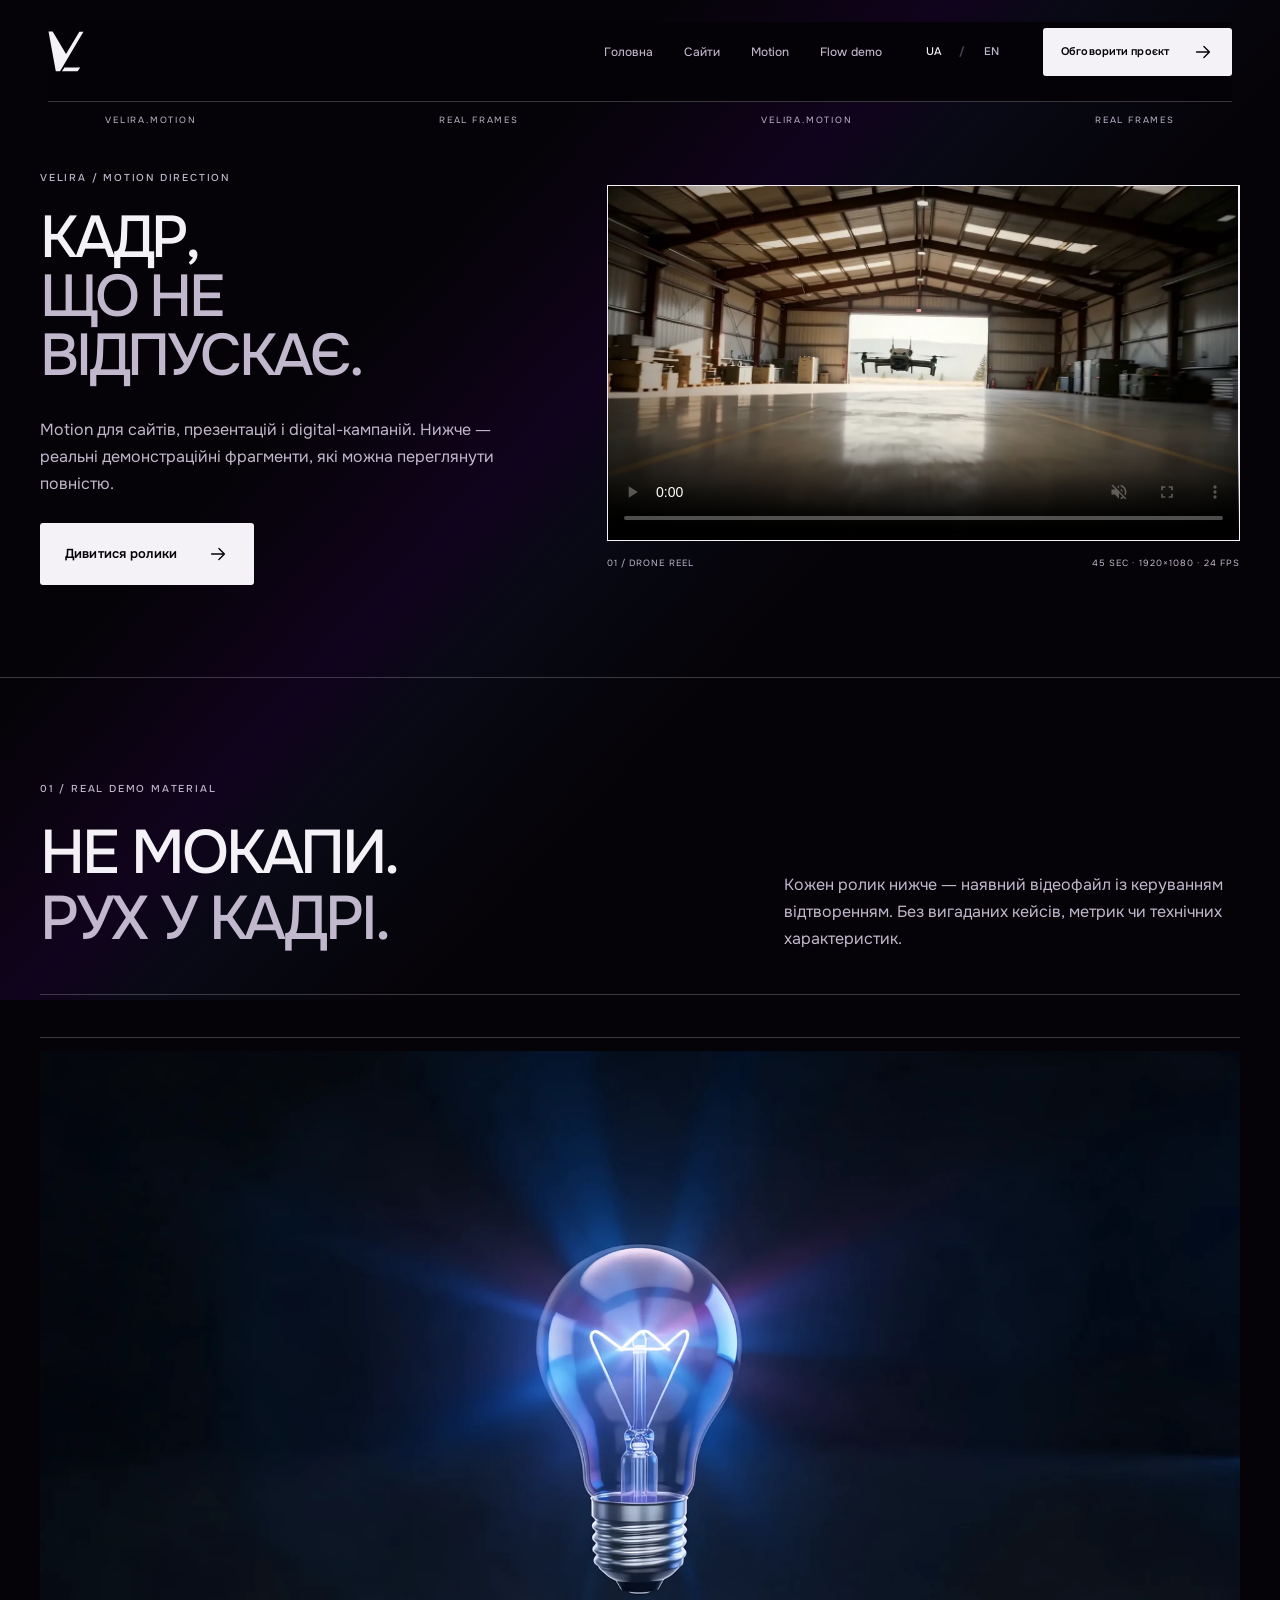
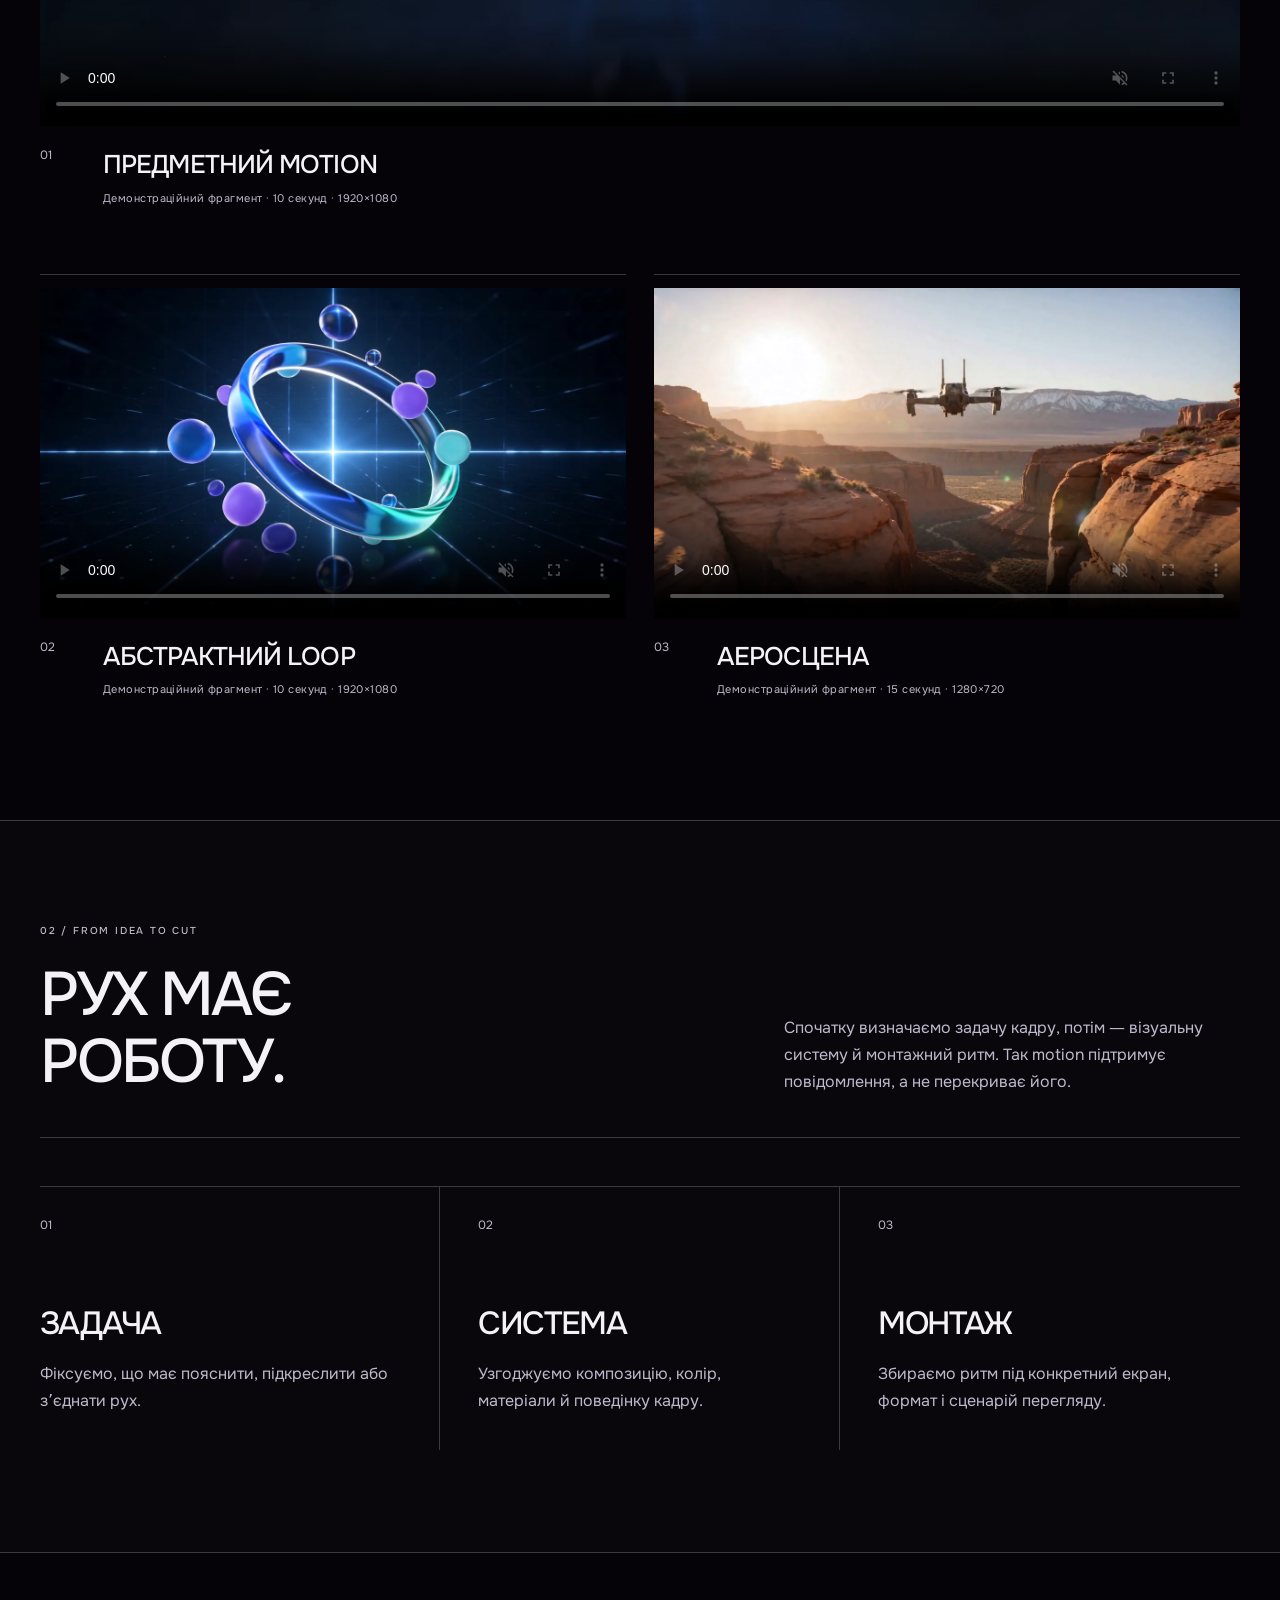
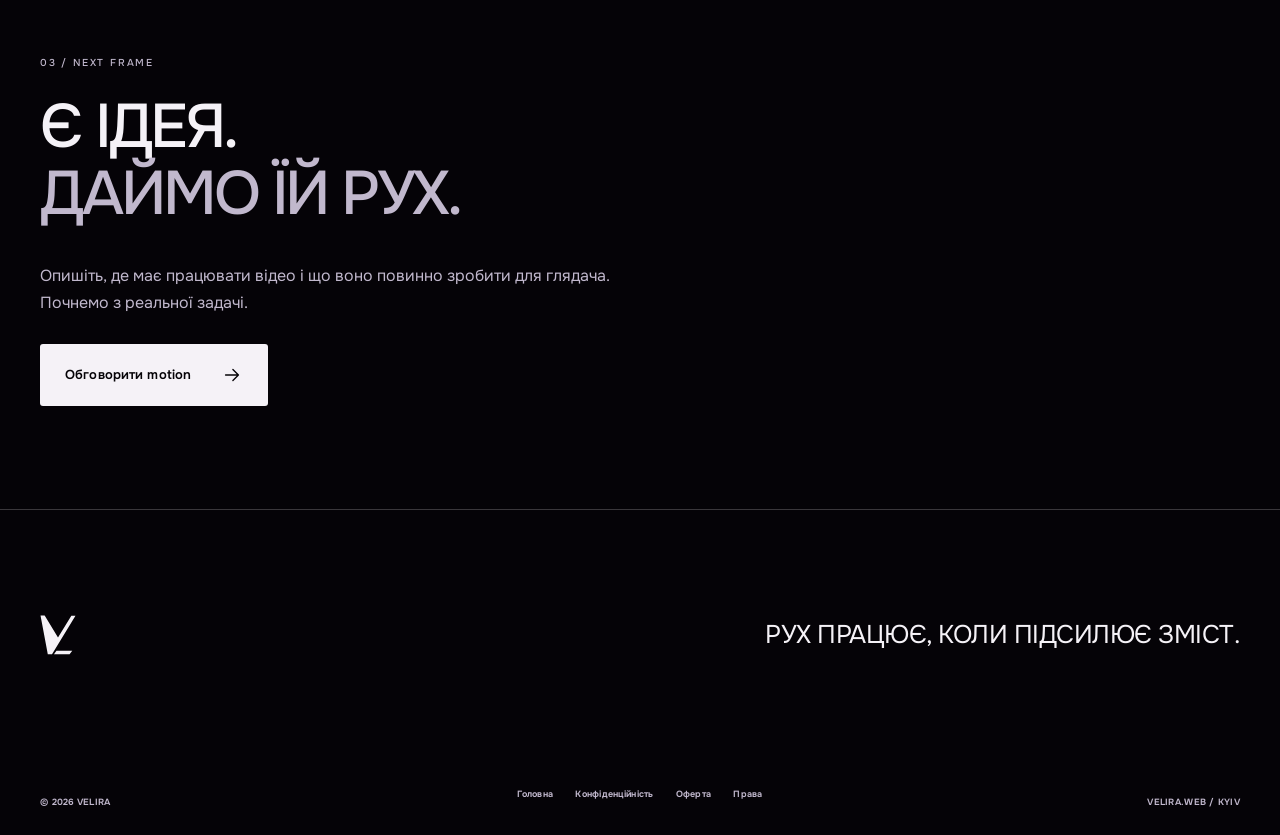
==== animations.html @ dbbc9ccf "chore: baseline для bridge" ====
<!DOCTYPE html>
<html lang="uk" class="no-js">
<head>
<meta charset="UTF-8" />
<meta name="viewport" content="width=device-width, initial-scale=1, viewport-fit=cover" />
<meta name="description" content="Velira Motion — motion-дизайн і відео для сайтів, презентацій та digital-кампаній. Перегляньте реальні демонстраційні ролики." />
<meta name="theme-color" content="#050307" />
<meta property="og:type" content="website" />
<meta property="og:locale" content="uk_UA" />
<meta property="og:site_name" content="Velira" />
<meta property="og:title" content="Velira Motion — motion-дизайн і відео" />
<meta property="og:description" content="Реальні демонстраційні ролики Velira: предметний motion, абстрактні brand loops та аеросцени." />
<meta property="og:image" content="video/showcase-drone-poster.webp" />
<meta name="twitter:card" content="summary_large_image" />
<title>Velira Motion — motion-дизайн і відео</title>
<link rel="stylesheet" href="assets/css/velira-fonts.css?v=bc56376789" />
<link rel="icon" type="image/svg+xml" href="brand/velira-mark-clean.svg?v=faed01ee6c" />
<link rel="preload" as="image" href="video/showcase-drone-poster.webp" fetchpriority="high" />
<link rel="stylesheet" href="assets/css/veblix-home.css?v=83f161c44f" />
<link rel="stylesheet" href="assets/css/velira-animations.css?v=9dbb83d200" />
<noscript><style>.vl-nav__links{display:flex!important}[data-reveal]{opacity:1!important;transform:none!important}</style></noscript>
<link rel="stylesheet" href="assets/css/studio.css?v=9a2bb20dc5" />
<link rel="stylesheet" href="assets/css/studio-secondary.css?v=adb4310653" />
</head>
<body id="top" class="vla-page">
<a class="vl-skip" href="#main-content" data-ua="До головного вмісту" data-en="Skip to main content">До головного вмісту</a>

<header class="vl-nav" data-nav>
  <a class="vl-brand" href="index.html" aria-label="Velira — на головну" data-aria-label-ua="Velira — на головну" data-aria-label-en="Velira — home">
    <span class="vl-brand__art"><img src="brand/velira-mark-clean.svg?v=faed01ee6c" alt="" width="1280" height="1280" /></span>
  </a>
  <button class="vl-nav__toggle" type="button" aria-expanded="false" aria-controls="primary-nav" data-menu-toggle>
    <span></span><span></span><span></span><b class="sr-only" data-ua="Меню" data-en="Menu">Меню</b>
  </button>
  <div class="vl-nav__panel" id="primary-nav" data-menu-panel>
    <nav class="vl-nav__links" aria-label="Головна навігація" data-aria-label-ua="Головна навігація" data-aria-label-en="Primary navigation">
      <a href="index.html" data-ua="Головна" data-en="Home">Головна</a>
      <a href="websites.html" data-ua="Сайти" data-en="Websites">Сайти</a>
      <a href="#showcase">Motion</a>
      <a href="flow.html">Flow demo</a>
    </nav>
    <div class="vl-lang" role="group" aria-label="Мова / Language"><button type="button" class="is-active" data-lang="uk" aria-pressed="true">UA</button><span aria-hidden="true">/</span><button type="button" data-lang="en" aria-pressed="false">EN</button></div>
    <a class="vl-button vl-button--nav" href="websites.html#order"><span data-ua="Обговорити проєкт" data-en="Discuss a project">Обговорити проєкт</span><svg viewBox="0 0 24 24" aria-hidden="true"><path d="M5 12h14M13 6l6 6-6 6" /></svg></a>
  </div>
</header>

<main id="main-content">
  <section class="vla-hero" aria-labelledby="motion-title">
    <div class="vla-rail" aria-hidden="true"><span>VELIRA.MOTION</span><span>REAL FRAMES</span><span>VELIRA.MOTION</span><span>REAL FRAMES</span></div>
    <div class="vl-wrap vla-hero__grid">
      <div class="vla-hero__copy" data-reveal>
        <p class="vla-kicker">VELIRA / MOTION DIRECTION</p>
        <h1 id="motion-title"><span><b data-ua="КАДР," data-en="A FRAME">КАДР,</b><em data-ua="ЩО НЕ" data-en="THAT HOLDS">ЩО НЕ</em><em data-ua="ВІДПУСКАЄ." data-en="ATTENTION.">ВІДПУСКАЄ.</em></span></h1>
        <p data-ua="Motion для сайтів, презентацій і digital-кампаній. Нижче — реальні демонстраційні фрагменти, які можна переглянути повністю." data-en="Motion for websites, presentations and digital campaigns. Below are real demo clips you can watch in full.">Motion для сайтів, презентацій і digital-кампаній. Нижче — реальні демонстраційні фрагменти, які можна переглянути повністю.</p>
        <a class="vl-button" href="#showcase"><span data-ua="Дивитися ролики" data-en="Watch the reels">Дивитися ролики</span><svg viewBox="0 0 24 24" aria-hidden="true"><path d="M5 12h14M13 6l6 6-6 6" /></svg></a>
      </div>
      <figure class="vla-hero__media" data-reveal>
        <video controls muted playsinline preload="metadata" poster="video/showcase-drone-poster.webp" aria-label="Демонстраційний ролик із дроном" data-aria-label-ua="Демонстраційний ролик із дроном" data-aria-label-en="Drone demo reel"><source src="video/showcase-drone.mp4?v=2" type="video/mp4" /></video>
        <figcaption><span>01 / DRONE REEL</span><span>45 SEC · 1920×1080 · 24 FPS</span></figcaption>
      </figure>
    </div>
    <div class="vla-signal" aria-hidden="true"><i></i><i></i><i></i><i></i><i></i><i></i><i></i><i></i><i></i><i></i><i></i><i></i></div>
  </section>

  <section class="vla-showcase" id="showcase" aria-labelledby="showcase-title">
    <div class="vl-wrap">
      <header class="vla-section-head" data-reveal>
        <div><p class="vla-index">01 / REAL DEMO MATERIAL</p><h2 id="showcase-title"><span data-ua="НЕ МОКАПИ." data-en="NOT MOCKUPS.">НЕ МОКАПИ.</span><span class="is-red" data-ua="РУХ У КАДРІ." data-en="MOTION IN FRAME.">РУХ У КАДРІ.</span></h2></div>
        <p data-ua="Кожен ролик нижче — наявний відеофайл із керуванням відтворенням. Без вигаданих кейсів, метрик чи технічних характеристик." data-en="Every item below is a real playable video file. No invented cases, metrics or technical specs.">Кожен ролик нижче — наявний відеофайл із керуванням відтворенням. Без вигаданих кейсів, метрик чи технічних характеристик.</p>
      </header>
      <div class="vla-reels">
        <article class="vla-reel vla-reel--wide" data-reveal>
          <div class="vla-reel__media"><video controls muted playsinline preload="metadata" poster="video/veblix-hero-poster.webp?v=2" aria-label="Предметний motion-ролик із лампою" data-aria-label-ua="Предметний motion-ролик із лампою" data-aria-label-en="Object motion reel featuring a light bulb"><source src="video/veblix-hero.mp4" type="video/mp4" /></video></div>
          <div class="vla-reel__meta"><span>01</span><div><h3 data-ua="ПРЕДМЕТНИЙ MOTION" data-en="OBJECT MOTION">ПРЕДМЕТНИЙ MOTION</h3><p data-ua="Демонстраційний фрагмент · 10 секунд · 1920×1080" data-en="Demo clip · 10 seconds · 1920×1080">Демонстраційний фрагмент · 10 секунд · 1920×1080</p></div></div>
        </article>
        <article class="vla-reel" data-reveal>
          <div class="vla-reel__media"><video controls muted playsinline preload="metadata" poster="video/sec-bot-poster.webp" aria-label="Абстрактний motion-ролик" data-aria-label-ua="Абстрактний motion-ролик" data-aria-label-en="Abstract motion reel"><source src="video/sec-bot.mp4?v=1" type="video/mp4" /></video></div>
          <div class="vla-reel__meta"><span>02</span><div><h3 data-ua="АБСТРАКТНИЙ LOOP" data-en="ABSTRACT LOOP">АБСТРАКТНИЙ LOOP</h3><p data-ua="Демонстраційний фрагмент · 10 секунд · 1920×1080" data-en="Demo clip · 10 seconds · 1920×1080">Демонстраційний фрагмент · 10 секунд · 1920×1080</p></div></div>
        </article>
        <article class="vla-reel" data-reveal>
          <div class="vla-reel__media"><video controls muted playsinline preload="metadata" poster="video/anim-aerial-poster.webp" aria-label="Аеросцена з дроном" data-aria-label-ua="Аеросцена з дроном" data-aria-label-en="Aerial drone scene"><source src="video/anim-aerial.mp4" type="video/mp4" /></video></div>
          <div class="vla-reel__meta"><span>03</span><div><h3 data-ua="АЕРОСЦЕНА" data-en="AERIAL SCENE">АЕРОСЦЕНА</h3><p data-ua="Демонстраційний фрагмент · 15 секунд · 1280×720" data-en="Demo clip · 15 seconds · 1280×720">Демонстраційний фрагмент · 15 секунд · 1280×720</p></div></div>
        </article>
      </div>
    </div>
  </section>

  <section class="vla-method" aria-labelledby="method-title">
    <div class="vl-wrap">
      <header class="vla-section-head vla-section-head--light" data-reveal>
        <div><p class="vla-index">02 / FROM IDEA TO CUT</p><h2 id="method-title"><span data-ua="РУХ МАЄ" data-en="MOTION NEEDS">РУХ МАЄ</span><span data-ua="РОБОТУ." data-en="A PURPOSE.">РОБОТУ.</span></h2></div>
        <p data-ua="Спочатку визначаємо задачу кадру, потім — візуальну систему й монтажний ритм. Так motion підтримує повідомлення, а не перекриває його." data-en="First we define what the frame must do, then its visual system and editing rhythm. Motion supports the message instead of obscuring it.">Спочатку визначаємо задачу кадру, потім — візуальну систему й монтажний ритм. Так motion підтримує повідомлення, а не перекриває його.</p>
      </header>
      <ol class="vla-steps">
        <li data-reveal><span>01</span><h3 data-ua="ЗАДАЧА" data-en="PURPOSE">ЗАДАЧА</h3><p data-ua="Фіксуємо, що має пояснити, підкреслити або з’єднати рух." data-en="Define what the motion must explain, emphasize or connect.">Фіксуємо, що має пояснити, підкреслити або з’єднати рух.</p></li>
        <li data-reveal><span>02</span><h3 data-ua="СИСТЕМА" data-en="SYSTEM">СИСТЕМА</h3><p data-ua="Узгоджуємо композицію, колір, матеріали й поведінку кадру." data-en="Align composition, color, materials and frame behavior.">Узгоджуємо композицію, колір, матеріали й поведінку кадру.</p></li>
        <li data-reveal><span>03</span><h3 data-ua="МОНТАЖ" data-en="EDIT">МОНТАЖ</h3><p data-ua="Збираємо ритм під конкретний екран, формат і сценарій перегляду." data-en="Shape the rhythm for the target screen, format and viewing context.">Збираємо ритм під конкретний екран, формат і сценарій перегляду.</p></li>
      </ol>
    </div>
  </section>

  <section class="vla-cta" aria-labelledby="cta-title">
    <div class="vl-wrap vla-cta__inner" data-reveal>
      <p class="vla-index">03 / NEXT FRAME</p>
      <h2 id="cta-title"><span data-ua="Є ІДЕЯ." data-en="HAVE AN IDEA.">Є ІДЕЯ.</span><span class="is-red" data-ua="ДАЙМО ЇЙ РУХ." data-en="LET'S SET IT IN MOTION.">ДАЙМО ЇЙ РУХ.</span></h2>
      <p data-ua="Опишіть, де має працювати відео і що воно повинно зробити для глядача. Почнемо з реальної задачі." data-en="Tell us where the video will live and what it should do for the viewer. We’ll start with the real task.">Опишіть, де має працювати відео і що воно повинно зробити для глядача. Почнемо з реальної задачі.</p>
      <a class="vl-button" href="websites.html#order"><span data-ua="Обговорити motion" data-en="Discuss motion">Обговорити motion</span><svg viewBox="0 0 24 24" aria-hidden="true"><path d="M5 12h14M13 6l6 6-6 6" /></svg></a>
    </div>
  </section>
</main>

<footer class="vl-footer">
  <div class="vl-wrap">
    <div class="vl-footer__top"><a class="vl-brand vl-brand--footer" href="index.html" aria-label="Velira — на головну" data-aria-label-ua="Velira — на головну" data-aria-label-en="Velira — home"><span class="vl-brand__art"><img src="brand/velira-mark-clean.svg?v=faed01ee6c" alt="" width="1280" height="1280" /></span></a><p data-ua="РУХ ПРАЦЮЄ, КОЛИ ПІДСИЛЮЄ ЗМІСТ." data-en="MOTION WORKS WHEN IT STRENGTHENS THE MESSAGE.">РУХ ПРАЦЮЄ, КОЛИ ПІДСИЛЮЄ ЗМІСТ.</p></div>
    <div class="vl-footer__bottom"><span>© <span data-year>2026</span> VELIRA</span><div><a href="index.html" data-ua="Головна" data-en="Home">Головна</a><a href="privacy.html" data-ua="Конфіденційність" data-en="Privacy">Конфіденційність</a><a href="terms.html" data-ua="Оферта" data-en="Terms">Оферта</a><a href="rights.html" data-ua="Права" data-en="Rights">Права</a></div><span>VELIRA.WEB / KYIV</span></div>
  </div>
</footer>

<script src="assets/js/veblix-home.js?v=7bbd8d2612" defer></script>
<script src="assets/js/studio.js?v=fa6efc458a" defer></script>
<script src="assets/js/studio-metadata.js?v=6c267fd8c4" defer></script>
</body>
</html>
---- assets/css/velira-fonts.css ----
/* Self-hosted Onest subsets: no third-party font request or visitor IP disclosure. */
@font-face {
  font-family: "Onest";
  src: url("../fonts/onest-cyrillic.woff2") format("woff2");
  font-style: normal;
  font-weight: 100 900;
  font-display: swap;
  unicode-range: U+0400-052F, U+2DE0-2DFF, U+A640-A69F, U+FE2E-FE2F, U+2116;
}

@font-face {
  font-family: "Onest";
  src: url("../fonts/onest-latin.woff2") format("woff2");
  font-style: normal;
  font-weight: 100 900;
  font-display: swap;
  unicode-range: U+0000-024F, U+1E00-1EFF, U+20AC, U+2122;
}
---- assets/css/veblix-home.css ----
/*
 * Velira / home
 * DESIGN.md is the visual source of truth.
 * The exact owner-supplied brand/velira-logo-original.jpg is cropped/scaled;
 * the footer variant is inverted in CSS for white artwork on black.
 */

:root {
  --vl-paper: #f4e8c5;
  --vl-paper-soft: #fff9ea;
  --vl-peach: #e8c3a8;
  --vl-navy: #303647;
  --vl-navy-deep: #252a38;
  --vl-teal: #496b6e;
  --vl-red: #c80d0a;
  --vl-red-dark: #9e0907;
  --vl-ink: #101114;
  --vl-white: #fffdf6;
  --vl-rule: rgba(48, 54, 71, 0.25);
  --vl-rule-light: rgba(255, 249, 234, 0.24);
  --vl-shadow: 0 24px 70px rgba(48, 54, 71, 0.14);
  --vl-font: "Onest", "Segoe UI", Arial, sans-serif;
  --vl-wrap: min(1320px, calc(100vw - 80px));
  --vl-gutter: clamp(20px, 4vw, 64px);
  --vl-ease: cubic-bezier(0.22, 1, 0.36, 1);
  --vl-ease-in-out: cubic-bezier(0.65, 0, 0.35, 1);
}

*,
*::before,
*::after {
  box-sizing: border-box;
}

html {
  min-width: 320px;
  scroll-behavior: smooth;
  scroll-padding-top: 112px;
  background: var(--vl-paper);
  overflow-x: clip;
}

body {
  min-width: 320px;
  margin: 0;
  overflow-x: clip;
  background: var(--vl-paper);
  color: var(--vl-navy);
  font-family: var(--vl-font);
  font-size: 16px;
  line-height: 1.5;
  text-rendering: optimizeLegibility;
  -webkit-font-smoothing: antialiased;
}

body.is-menu-open {
  overflow: hidden;
}

main,
section,
footer,
header {
  min-width: 0;
}

main {
  overflow: clip;
}

img,
svg {
  display: block;
  max-width: 100%;
}

button,
input,
select,
textarea {
  color: inherit;
  font: inherit;
}

button,
a {
  -webkit-tap-highlight-color: transparent;
}

a {
  color: inherit;
  text-decoration: none;
}

p,
h1,
h2,
h3 {
  margin-top: 0;
}

::selection {
  background: var(--vl-red);
  color: var(--vl-paper-soft);
}

:focus-visible {
  outline: 3px solid var(--vl-red);
  outline-offset: 4px;
}

.sr-only {
  position: absolute !important;
  width: 1px !important;
  height: 1px !important;
  padding: 0 !important;
  margin: -1px !important;
  overflow: hidden !important;
  clip: rect(0, 0, 0, 0) !important;
  white-space: nowrap !important;
  border: 0 !important;
}

.vl-wrap {
  width: var(--vl-wrap);
  margin-inline: auto;
}

.vl-skip {
  position: fixed;
  top: 12px;
  left: 12px;
  z-index: 1200;
  padding: 12px 18px;
  border: 2px solid var(--vl-navy);
  background: var(--vl-paper-soft);
  color: var(--vl-navy);
  font-size: 14px;
  font-weight: 700;
  transform: translateY(-160%);
  transition: transform 180ms ease;
}

.vl-skip:focus {
  transform: translateY(0);
}

/* Inert copy store: never rendered, never measured. */
.vl-preserved-copy {
  display: none !important;
}

/* Header */
.vl-nav {
  position: fixed;
  top: max(42px, env(safe-area-inset-top));
  right: var(--vl-gutter);
  left: var(--vl-gutter);
  z-index: 100;
  display: flex;
  min-height: 72px;
  align-items: center;
  gap: clamp(20px, 3vw, 54px);
  padding: 5px 8px 5px 10px;
  border: 1px solid var(--vl-rule);
  background: #fff;
  box-shadow: 0 10px 32px rgba(48, 54, 71, 0.08);
  transition: top 240ms var(--vl-ease), background-color 240ms ease,
    border-color 240ms ease, box-shadow 240ms ease, transform 240ms var(--vl-ease);
}

.vl-nav.is-scrolled {
  top: max(12px, env(safe-area-inset-top));
  border-color: var(--vl-rule);
  background: rgba(255, 255, 255, 0.97);
  box-shadow: 0 14px 44px rgba(48, 54, 71, 0.11);
  -webkit-backdrop-filter: blur(16px);
  backdrop-filter: blur(16px);
}

.vl-nav.is-hidden {
  transform: translateY(calc(-100% - 56px));
}

.vl-brand {
  position: relative;
  z-index: 2;
  display: block;
  width: 92px;
  height: 68px;
  flex: 0 0 auto;
  overflow: hidden;
}

.vl-brand__art {
  position: absolute;
  inset: 0;
  display: block;
  overflow: hidden;
}

.vl-brand__art img {
  position: absolute;
  top: -41px;
  left: -41px;
  width: 174px;
  max-width: none;
  height: 174px;
  object-fit: contain;
  mix-blend-mode: multiply;
}

/* Keep the owner-supplied artwork intact while the compact header shows
   only the VL monogram, never the wordmark below it. */
.vl-nav .vl-brand__art img {
  clip-path: inset(0 0 35% 0);
}

.vl-nav__panel {
  display: flex;
  min-width: 0;
  flex: 1;
  align-items: center;
  justify-content: flex-end;
  gap: clamp(18px, 2.5vw, 44px);
}

.vl-nav__links {
  display: flex;
  align-items: center;
  gap: clamp(18px, 2.1vw, 38px);
}

.vl-nav__links a {
  position: relative;
  padding-block: 13px;
  font-size: 12px;
  font-weight: 650;
  letter-spacing: 0.11em;
  text-transform: uppercase;
  white-space: nowrap;
}

.vl-nav__links a::after {
  content: "";
  position: absolute;
  right: 0;
  bottom: 8px;
  left: 0;
  height: 2px;
  background: var(--vl-red);
  transform: scaleX(0);
  transform-origin: right;
  transition: transform 220ms var(--vl-ease);
}

.vl-nav__links a:hover::after,
.vl-nav__links a:focus-visible::after {
  transform: scaleX(1);
  transform-origin: left;
}

.vl-lang {
  display: flex;
  align-items: center;
  gap: 4px;
  font-size: 11px;
  font-weight: 700;
  letter-spacing: 0.08em;
}

.vl-lang button {
  min-width: 35px;
  min-height: 44px;
  padding: 0;
  border: 0;
  background: transparent;
  color: rgba(48, 54, 71, 0.72);
  cursor: pointer;
}

.vl-lang button.is-active {
  color: var(--vl-red);
}

.vl-nav__toggle {
  display: none;
  width: 48px;
  height: 48px;
  margin-left: auto;
  padding: 12px;
  border: 1px solid var(--vl-rule);
  background: #fff;
  cursor: pointer;
}

.vl-nav__toggle > span {
  display: block;
  height: 2px;
  margin-block: 5px;
  background: var(--vl-navy);
  transition: transform 220ms var(--vl-ease), opacity 180ms ease;
}

.vl-button {
  display: inline-flex;
  min-height: 52px;
  align-items: center;
  justify-content: center;
  gap: 20px;
  padding: 13px 18px 13px 22px;
  border: 1px solid var(--vl-red);
  background: var(--vl-red);
  color: var(--vl-paper-soft);
  font-size: 13px;
  font-weight: 700;
  letter-spacing: 0.035em;
  line-height: 1.15;
  transition: color 220ms ease, background-color 220ms ease,
    border-color 220ms ease, transform 220ms var(--vl-ease), box-shadow 220ms ease;
}

.vl-button svg {
  width: 23px;
  flex: 0 0 23px;
  fill: none;
  stroke: currentColor;
  stroke-linecap: round;
  stroke-linejoin: round;
  stroke-width: 1.8;
  transition: transform 220ms var(--vl-ease);
}

.vl-button:hover {
  border-color: var(--vl-navy);
  background: var(--vl-navy);
  box-shadow: 0 14px 28px rgba(48, 54, 71, 0.18);
  transform: translateY(-2px);
}

.vl-button:hover svg {
  transform: translateX(4px);
}

.vl-button--nav {
  min-height: 48px;
  white-space: nowrap;
}

/* Hero */
.vl-hero {
  position: relative;
  display: flex;
  min-height: max(780px, 100svh);
  flex-direction: column;
  justify-content: flex-start;
  padding: 25px 0 0;
  background: var(--vl-paper);
  isolation: isolate;
}

.vl-hero::before {
  content: "";
  position: absolute;
  top: 16%;
  right: -13vw;
  z-index: -1;
  width: 44vw;
  aspect-ratio: 1;
  border: 1px solid rgba(48, 54, 71, 0.13);
  border-radius: 50%;
}

/* Shared-page rail base only: the homepage no longer renders any rail. */
.vl-rail {
  display: flex;
  width: 100%;
  align-items: center;
  justify-content: space-around;
  gap: 40px;
  overflow: hidden;
  padding-inline: 18px;
  color: var(--vl-teal);
  font-size: 11px;
  font-weight: 600;
  letter-spacing: 0.36em;
  line-height: 1;
  white-space: nowrap;
}

.vl-rail--top {
  min-height: 22px;
}

/* The grid absorbs the height freed by the removed hero rail, so the hero has
   no dead bottom strip and no second vertical centring. */
.vl-hero__grid {
  display: grid;
  width: var(--vl-wrap);
  min-height: 690px;
  flex: 1 1 auto;
  margin: 0 auto;
  padding: clamp(118px, 12vh, 160px) 0 58px;
  grid-template-columns: repeat(12, minmax(0, 1fr));
  grid-template-rows: auto 1fr auto;
  column-gap: clamp(14px, 2vw, 30px);
  align-items: start;
}

.vl-hero__copy {
  z-index: 3;
  grid-column: 1 / 9;
  grid-row: 1 / 3;
  pointer-events: none;
}

.vl-kicker,
.vl-index {
  margin: 0 0 24px;
  color: var(--vl-teal);
  font-size: 11px;
  font-weight: 700;
  letter-spacing: 0.18em;
  line-height: 1.25;
  text-transform: uppercase;
}

.vl-hero__title {
  margin: 0;
  color: var(--vl-navy);
  font-size: clamp(62px, 7.25vw, 112px);
  font-weight: 800;
  letter-spacing: -0.068em;
  line-height: 0.83;
  text-transform: uppercase;
}

.vl-hero__title > span {
  display: block;
  width: fit-content;
  max-width: 100%;
}

.vl-hero__shadow {
  position: relative;
  color: var(--vl-navy);
  text-shadow: 7px 7px 0 var(--vl-peach);
}

.vl-phone-stage {
  --phone-y: 0px;
  --phone-rotate: -3deg;
  --phone-scale: 1;
  position: relative;
  z-index: 2;
  grid-column: 7 / 13;
  grid-row: 1 / 4;
  align-self: center;
  width: min(680px, 51vw);
  margin-top: 44px;
  margin-right: -3vw;
  transform: translate3d(0, var(--phone-y), 0) rotate(var(--phone-rotate)) scale(var(--phone-scale));
  transform-origin: 54% 56%;
  will-change: transform;
  mix-blend-mode: darken;
}

.vl-phone-stage > img {
  position: relative;
  z-index: 1;
  width: 100%;
  height: auto;
  aspect-ratio: 3 / 2;
  object-fit: cover;
  object-position: center;
  mix-blend-mode: normal;
  filter: brightness(1.08);
}

.vl-hero__lede {
  position: relative;
  z-index: 4;
  grid-column: 1 / 5;
  grid-row: 3;
  align-self: end;
  max-width: 470px;
}

.vl-hero__lede > p {
  margin: 0 0 25px;
  font-size: clamp(15px, 1.25vw, 18px);
  line-height: 1.55;
}

.vl-hero__actions {
  display: flex;
  align-items: center;
  gap: 24px;
}

.vl-text-link,
.vl-arrow-link {
  display: inline-flex;
  min-height: 44px;
  align-items: center;
  gap: 13px;
  border-bottom: 1px solid currentColor;
  font-size: 13px;
  font-weight: 700;
  line-height: 1.2;
}

.vl-text-link b,
.vl-arrow-link b {
  color: var(--vl-red);
  font-size: 20px;
  transition: transform 220ms var(--vl-ease);
}

.vl-text-link:hover b {
  transform: translateY(4px);
}

.vl-arrow-link:hover b {
  transform: translate(3px, -3px);
}

.vl-hero__note {
  z-index: 4;
  display: grid;
  grid-column: 11 / 13;
  grid-row: 3;
  grid-template-columns: auto 1fr auto;
  align-self: end;
  align-items: center;
  gap: 10px;
  color: var(--vl-teal);
  font-size: 9px;
  font-weight: 700;
  letter-spacing: 0.14em;
  line-height: 1.35;
}

.vl-hero__note i {
  height: 1px;
  background: currentColor;
}

/* Moving service rail */
.vl-marquee {
  position: relative;
  z-index: 4;
  overflow: hidden;
  border-block: 1px solid var(--vl-navy);
  background: var(--vl-navy);
  color: var(--vl-paper-soft);
}

.vl-marquee__track {
  display: flex;
  width: max-content;
  align-items: center;
  gap: clamp(22px, 2.6vw, 44px);
  padding-block: 17px;
  animation: vl-marquee 28s linear infinite;
  animation-play-state: paused;
}

.vl-marquee.is-motion-active:not(.is-paused) .vl-marquee__track {
  animation-play-state: running;
}

.vl-marquee__toggle {
  position: absolute;
  top: 50%;
  right: 9px;
  z-index: 2;
  display: grid;
  width: 38px;
  height: 38px;
  padding: 0;
  place-items: center;
  border: 1px solid rgba(255, 249, 234, 0.68);
  background: var(--vl-navy);
  color: var(--vl-paper-soft);
  cursor: pointer;
  font-size: 14px;
  font-weight: 800;
  transform: translateY(-50%);
}

.vl-marquee__toggle:hover,
.vl-marquee__toggle:focus-visible { background: var(--vl-red); }

.no-js .vl-marquee__track { animation: none; }
.no-js .vl-marquee__toggle { display: none; }

.vl-marquee__track span {
  font-size: clamp(17px, 1.8vw, 25px);
  font-weight: 750;
  letter-spacing: -0.035em;
  white-space: nowrap;
}

.vl-marquee__track b {
  color: var(--vl-red);
  font-size: 13px;
}

@keyframes vl-marquee {
  to { transform: translateX(-50%); }
}

/* Long story */
.vl-story {
  position: relative;
  background: var(--vl-paper);
  isolation: isolate;
}

.vl-section > .vl-wrap,
.vl-manifest__inner,
.vl-contact__grid {
  position: relative;
  z-index: 3;
}

.vl-section {
  position: relative;
  padding-block: clamp(112px, 11vw, 180px);
}

.vl-section__head {
  position: relative;
  max-width: 1050px;
  margin-bottom: clamp(60px, 7vw, 105px);
}

.vl-section__head h2,
.vl-contact__copy h2 {
  margin: 0;
  font-size: clamp(48px, 6.2vw, 92px);
  font-weight: 750;
  letter-spacing: -0.065em;
  line-height: 0.91;
  text-transform: uppercase;
}

.vl-section__head h2 span,
.vl-contact__copy h2 span,
.vl-manifest h2 span {
  display: block;
}

.vl-section__head > p:last-child {
  max-width: 53ch;
  margin: 34px 0 0 auto;
  font-size: clamp(16px, 1.45vw, 20px);
  line-height: 1.55;
}

.vl-section__head--split {
  display: grid;
  max-width: none;
  grid-template-columns: minmax(0, 8fr) minmax(260px, 4fr);
  align-items: end;
  gap: clamp(32px, 6vw, 100px);
}

.vl-section__head--split > p:last-child {
  margin: 0 0 6px;
}

.is-red {
  color: var(--vl-red);
}

/* JS reveals: content remains available in no-script and reduced-motion modes. */
.js [data-reveal] {
  opacity: 0;
  transform: translateY(34px);
  transition: opacity 720ms ease, transform 800ms var(--vl-ease);
}

.js [data-reveal].is-visible {
  opacity: 1;
  transform: none;
}

/* Problem / three leaks */
.vl-problem {
  background: linear-gradient(180deg, var(--vl-paper-soft) 0, var(--vl-paper) 100%);
}

.vl-leaks {
  display: grid;
  grid-template-columns: repeat(3, minmax(0, 1fr));
  gap: clamp(16px, 2vw, 30px);
}

.vl-leak {
  position: relative;
  min-height: 520px;
  padding: 20px clamp(20px, 2vw, 30px) 30px;
  border: 1px solid var(--vl-rule);
  background: rgba(255, 249, 234, 0.88);
  box-shadow: 9px 9px 0 var(--vl-peach);
  transition: transform 240ms var(--vl-ease), box-shadow 240ms var(--vl-ease);
}

.vl-leak:nth-child(2) {
  transform: translateY(32px);
}

.vl-leak:hover {
  transform: translate(-3px, -5px);
  box-shadow: 15px 16px 0 var(--vl-peach);
}

.vl-leak:nth-child(2):hover {
  transform: translate(-3px, 27px);
}

.vl-leak__top {
  display: flex;
  align-items: center;
  gap: 13px;
  color: var(--vl-teal);
  font-size: 11px;
  font-weight: 700;
  letter-spacing: 0.13em;
}

.vl-leak__top i {
  height: 1px;
  flex: 1;
  background: var(--vl-rule);
}

.vl-leak__visual {
  position: relative;
  display: grid;
  height: 250px;
  place-items: center;
  overflow: hidden;
}

.vl-leak h3 {
  margin: 8px 0 14px;
  font-size: clamp(27px, 2.4vw, 36px);
  font-weight: 760;
  letter-spacing: -0.055em;
  line-height: 1;
}

.vl-leak > p {
  max-width: 36ch;
  margin: 0;
  color: rgba(48, 54, 71, 0.82);
  font-size: 15px;
  line-height: 1.55;
}

.vl-mini-browser {
  position: relative;
  display: flex;
  width: min(260px, 90%);
  height: 155px;
  align-items: flex-start;
  gap: 6px;
  padding: 13px;
  border: 2px solid var(--vl-navy);
  background: var(--vl-paper-soft);
}

.vl-mini-browser b {
  width: 9px;
  height: 9px;
  border: 1px solid var(--vl-navy);
  border-radius: 50%;
}

.vl-mini-browser b:first-child {
  background: var(--vl-red);
  border-color: var(--vl-red);
}

.vl-mini-browser span {
  position: absolute;
  top: 10px;
  right: 13px;
  width: 58%;
  height: 12px;
  border: 1px solid var(--vl-rule);
  border-radius: 20px;
}

.vl-mini-browser i {
  position: absolute;
  top: 53px;
  right: 28px;
  left: 28px;
  height: 57px;
  border-block: 1px solid var(--vl-rule);
}

.vl-leak__visual--browser svg {
  position: absolute;
  right: 12%;
  bottom: 25px;
  width: 42px;
  fill: var(--vl-red);
  stroke: var(--vl-paper-soft);
  stroke-width: 1.5;
  filter: drop-shadow(4px 4px 0 var(--vl-peach));
  animation: vl-cursor-click 2.8s var(--vl-ease-in-out) infinite;
  animation-play-state: paused;
}

.vl-delay-bubble {
  position: relative;
  display: flex;
  width: 188px;
  height: 80px;
  align-items: center;
  justify-content: center;
  gap: 9px;
  border-radius: 42px 42px 7px 42px;
  background: var(--vl-teal);
}

.vl-delay-bubble i {
  width: 11px;
  height: 11px;
  border-radius: 50%;
  background: var(--vl-paper-soft);
  animation: vl-chat-dot 1.2s ease-in-out infinite;
  animation-play-state: paused;
}

.vl-leak.is-motion-active .vl-leak__visual--browser svg,
.vl-leak.is-motion-active .vl-delay-bubble i {
  animation-play-state: running;
}

.vl-delay-bubble i:nth-child(2) { animation-delay: 160ms; }
.vl-delay-bubble i:nth-child(3) { animation-delay: 320ms; }

.vl-leak__visual--delay time {
  position: absolute;
  bottom: 28px;
  color: var(--vl-red);
  font-size: 22px;
  font-variant-numeric: tabular-nums;
  font-weight: 700;
  letter-spacing: 0.08em;
}

.vl-leak__visual--nodes {
  display: block;
}

.vl-leak__visual--nodes span {
  position: absolute;
  display: grid;
  width: 68px;
  height: 68px;
  place-items: center;
  border: 2px solid var(--vl-navy);
  border-radius: 50%;
  background: var(--vl-paper-soft);
  font-size: 11px;
  font-weight: 800;
}

.vl-leak__visual--nodes span:nth-child(1) { top: 31px; left: 29%; }
.vl-leak__visual--nodes span:nth-child(2) { top: 39px; right: 20%; }
.vl-leak__visual--nodes span:nth-child(3) { bottom: 33px; left: 17%; }

.vl-leak__visual--nodes span:nth-child(4) {
  right: 24%;
  bottom: 25px;
  border-color: var(--vl-red);
  background: var(--vl-red);
  color: var(--vl-paper-soft);
}

.vl-leak__visual--nodes i {
  position: absolute;
  z-index: -1;
  width: 36%;
  height: 2px;
  background: var(--vl-rule);
  transform-origin: left;
}

.vl-leak__visual--nodes i:nth-of-type(1) { top: 82px; left: 42%; transform: rotate(7deg); }
.vl-leak__visual--nodes i:nth-of-type(2) { top: 116px; left: 32%; transform: rotate(49deg); }
.vl-leak__visual--nodes i:nth-of-type(3) { right: 25%; bottom: 75px; transform: rotate(-13deg); }

@keyframes vl-cursor-click {
  0%, 100% { transform: translate(0, 0) rotate(-7deg); }
  45% { transform: translate(-18px, -12px) rotate(-7deg); }
  55% { transform: translate(-18px, -12px) rotate(-7deg) scale(0.88); }
}

@keyframes vl-chat-dot {
  0%, 60%, 100% { opacity: 0.38; transform: translateY(0); }
  30% { opacity: 1; transform: translateY(-5px); }
}

/* Manifest */
.vl-manifest {
  position: relative;
  overflow: hidden;
  padding-block: clamp(110px, 12vw, 185px);
  background: var(--vl-navy);
  color: var(--vl-paper-soft);
}

.vl-manifest::before {
  content: "VELIRA.WEB   VELIRA.WEB   VELIRA.WEB";
  position: absolute;
  right: -5%;
  bottom: 3%;
  color: rgba(255, 249, 234, 0.05);
  font-size: clamp(55px, 9vw, 150px);
  font-weight: 800;
  letter-spacing: -0.06em;
  white-space: nowrap;
}

.vl-manifest__inner {
  position: relative;
  display: grid;
  grid-template-columns: minmax(0, 9fr) minmax(150px, 3fr);
  gap: 40px;
}

.vl-manifest .vl-index {
  grid-column: 1 / -1;
  color: var(--vl-paper);
}

.vl-manifest h2 {
  margin: 0;
  font-size: clamp(52px, 7.45vw, 112px);
  font-weight: 780;
  letter-spacing: -0.067em;
  line-height: 0.86;
  text-transform: uppercase;
}

.vl-manifest__stamp {
  align-self: center;
  justify-self: end;
  padding: 25px 21px;
  border: 2px solid var(--vl-red);
  border-radius: 50%;
  color: var(--vl-red);
  font-size: clamp(16px, 1.8vw, 24px);
  font-weight: 800;
  letter-spacing: 0.02em;
  line-height: 0.95;
  text-align: center;
  transform: rotate(10deg);
}

/* Services */
.vl-solutions {
  background: rgba(255, 249, 234, 0.77);
}

.vl-services {
  border-top: 1px solid var(--vl-navy);
}

.vl-service {
  display: grid;
  min-height: 570px;
  padding-block: clamp(45px, 6vw, 86px);
  border-bottom: 1px solid var(--vl-navy);
  grid-template-columns: repeat(12, minmax(0, 1fr));
  gap: clamp(20px, 2.3vw, 36px);
  align-items: center;
}

.vl-service__copy {
  grid-column: 1 / 6;
}

.vl-service:nth-child(even) .vl-service__copy {
  grid-column: 8 / 13;
  grid-row: 1;
}

.vl-service__meta {
  display: flex;
  justify-content: space-between;
  margin-bottom: 48px;
  padding-bottom: 12px;
  border-bottom: 1px solid var(--vl-rule);
  color: var(--vl-teal);
  font-size: 10px;
  font-weight: 700;
  letter-spacing: 0.16em;
}

.vl-service h3 {
  margin: 0 0 24px;
  font-size: clamp(35px, 4vw, 58px);
  font-weight: 760;
  letter-spacing: -0.062em;
  line-height: 0.94;
}

.vl-service__copy > p:not(.vl-service__tags) {
  max-width: 47ch;
  margin: 0 0 22px;
  font-size: clamp(15px, 1.35vw, 18px);
  line-height: 1.58;
}

.vl-service__tags {
  margin: 0 0 30px;
  color: var(--vl-teal);
  font-size: 10px;
  font-weight: 700;
  letter-spacing: 0.12em;
  line-height: 1.6;
}

.vl-service__visual {
  position: relative;
  grid-column: 7 / 13;
  min-width: 0;
  min-height: 380px;
  overflow: hidden;
  border: 1px solid var(--vl-navy);
  background: var(--vl-peach);
  box-shadow: 12px 12px 0 rgba(102, 140, 143, 0.28);
  transition: transform 260ms var(--vl-ease), box-shadow 260ms var(--vl-ease);
}

.vl-service:nth-child(even) .vl-service__visual {
  grid-column: 1 / 7;
  grid-row: 1;
}

.vl-service:hover .vl-service__visual,
.vl-service.is-active .vl-service__visual {
  box-shadow: 18px 18px 0 rgba(102, 140, 143, 0.32);
  transform: translate(-3px, -5px);
}

/* Website mockup */
.vl-site-demo {
  display: grid;
  place-items: center;
  padding: 9%;
  background: var(--vl-red);
}

.vl-site-demo__window {
  width: min(470px, 100%);
  border: 2px solid var(--vl-navy);
  background: var(--vl-paper-soft);
  box-shadow: 16px 18px 0 rgba(48, 54, 71, 0.22);
  transform: rotate(-2deg);
}

.vl-site-demo__bar {
  display: flex;
  height: 38px;
  align-items: center;
  gap: 7px;
  padding-inline: 12px;
  border-bottom: 2px solid var(--vl-navy);
}

.vl-site-demo__bar i {
  width: 8px;
  height: 8px;
  border: 1px solid var(--vl-navy);
  border-radius: 50%;
}

.vl-site-demo__bar i:first-child { background: var(--vl-red); }

.vl-site-demo__bar span {
  margin-left: auto;
  color: var(--vl-teal);
  font-size: 9px;
  font-weight: 700;
  letter-spacing: 0.14em;
}

.vl-site-demo__page {
  min-height: 252px;
  padding: 25px;
}

.vl-site-demo__page p {
  margin: 0 0 22px;
  font-size: clamp(29px, 3.6vw, 50px);
  font-weight: 750;
  letter-spacing: -0.065em;
  line-height: 0.87;
}

.vl-site-demo__page p b { color: var(--vl-red); }

.vl-site-demo__page > span {
  display: block;
  width: 74%;
  height: 7px;
  margin-bottom: 8px;
  background: rgba(48, 54, 71, 0.14);
}

.vl-site-demo__page > span:nth-of-type(2) { width: 53%; }

.vl-site-demo__page button {
  margin-top: 18px;
  padding: 9px 13px;
  border: 0;
  background: var(--vl-navy);
  color: var(--vl-paper-soft);
  font-size: 10px;
  font-weight: 800;
}

.vl-cursor {
  position: absolute;
  right: 13%;
  bottom: 13%;
  width: 44px;
  fill: var(--vl-paper-soft);
  stroke: var(--vl-navy);
  stroke-width: 3;
  filter: drop-shadow(4px 4px 0 rgba(48, 54, 71, 0.22));
  animation: vl-cursor-click 3.2s var(--vl-ease-in-out) infinite;
  animation-play-state: paused;
}

/* Telegram mockup */
.vl-chat-demo {
  display: flex;
  flex-direction: column;
  padding: clamp(24px, 4vw, 54px);
  background: var(--vl-navy);
  color: var(--vl-paper-soft);
}

.vl-chat-demo__head {
  display: flex;
  align-items: center;
  gap: 10px;
  margin-bottom: 39px;
  padding-bottom: 14px;
  border-bottom: 1px solid var(--vl-rule-light);
  font-size: 11px;
  font-weight: 750;
  letter-spacing: 0.12em;
}

.vl-chat-demo__head i {
  width: 12px;
  height: 12px;
  border-radius: 50%;
  background: var(--vl-red);
}

.vl-chat-demo__head b {
  margin-left: auto;
  color: var(--vl-paper);
  font-size: 9px;
}

.vl-chat-demo__bubble {
  max-width: 72%;
  margin-bottom: 14px;
  padding: 15px 18px;
  font-size: clamp(13px, 1.2vw, 16px);
  line-height: 1.38;
}

.vl-chat-demo__bubble.is-in {
  align-self: flex-start;
  border-radius: 4px 21px 21px 21px;
  background: var(--vl-paper-soft);
  color: var(--vl-navy);
}

.vl-chat-demo__bubble.is-out {
  align-self: flex-end;
  border-radius: 21px 4px 21px 21px;
  background: var(--vl-teal);
}

.vl-chat-demo__typing {
  display: flex;
  width: 68px;
  gap: 5px;
  margin-top: 2px;
  padding: 13px 15px;
  border-radius: 4px 20px 20px 20px;
  background: rgba(255, 249, 234, 0.12);
}

.vl-chat-demo__typing i {
  width: 7px;
  height: 7px;
  border-radius: 50%;
  background: var(--vl-paper-soft);
  animation: vl-chat-dot 1.2s ease-in-out infinite;
  animation-play-state: paused;
}

.vl-chat-demo__typing i:nth-child(2) { animation-delay: 160ms; }
.vl-chat-demo__typing i:nth-child(3) { animation-delay: 320ms; }

.vl-chat-demo__status {
  margin-top: auto;
  padding-top: 18px;
  border-top: 1px solid var(--vl-rule-light);
  color: var(--vl-paper);
  font-size: 10px;
  font-weight: 750;
  letter-spacing: 0.15em;
  text-align: right;
}

/* Automation / Velira Signal Dispatch */
.vl-flow-demo {
  display: grid;
  min-height: clamp(420px, 32vw, 460px);
  margin: 0;
  padding: 0;
  grid-template-rows: 44px minmax(0, 1fr) 48px;
  isolation: isolate;
  background: var(--vl-navy-deep);
  color: var(--vl-paper-soft);
}

.vl-dispatch__hud,
.vl-dispatch__console {
  position: relative;
  z-index: 2;
  display: flex;
  align-items: center;
  justify-content: space-between;
  gap: 16px;
  padding-inline: clamp(14px, 2.4vw, 24px);
  background: rgba(37, 42, 56, 0.94);
  color: var(--vl-paper-soft);
  font-size: 9px;
  font-style: normal;
  font-weight: 760;
  letter-spacing: 0.14em;
  line-height: 1;
}

.vl-dispatch__hud {
  border-bottom: 1px solid rgba(255, 249, 234, 0.16);
}

.vl-dispatch__hud b {
  display: flex;
  align-items: center;
  gap: 7px;
  color: var(--vl-paper);
  font-style: normal;
}

.vl-dispatch__hud b > i,
.vl-dispatch__console strong > i {
  width: 7px;
  height: 7px;
  border-radius: 50%;
  background: var(--vl-red);
  box-shadow: 0 0 0 4px rgba(200, 13, 10, 0.14);
}

.vl-dispatch__hud em {
  margin-left: 5px;
  color: rgba(255, 249, 234, 0.55);
  font-style: normal;
}

.vl-dispatch__stage {
  position: relative;
  min-width: 0;
  min-height: 0;
  overflow: hidden;
  background: var(--vl-navy-deep);
}

.vl-dispatch__stage svg {
  position: absolute;
  inset: 0;
  width: 100%;
  height: 100%;
  max-width: none;
}

#vl-dispatch-grid path,
#vl-dispatch-grid-mobile path {
  fill: none;
  stroke: rgba(255, 249, 234, 0.08);
  stroke-width: 1;
  vector-effect: non-scaling-stroke;
}

.vl-dispatch__grid { fill: url(#vl-dispatch-grid); }
.vl-dispatch__grid-mobile { fill: url(#vl-dispatch-grid-mobile); }
.vl-dispatch__diagram--mobile { display: none; }

.vl-dispatch__route-base,
.vl-dispatch__route-active {
  fill: none;
  stroke-linecap: round;
  stroke-linejoin: round;
  vector-effect: non-scaling-stroke;
}

.vl-dispatch__route-base {
  stroke: rgba(255, 249, 234, 0.2);
  stroke-width: 3;
}

.vl-dispatch__route-active {
  stroke: var(--vl-red);
  stroke-width: 6;
  filter: drop-shadow(0 3px 0 rgba(158, 9, 7, 0.22));
}

.vl-dispatch-node__shell {
  fill: rgba(48, 54, 71, 0.96);
  stroke: rgba(255, 249, 234, 0.42);
  stroke-width: 1.5;
  transition: fill 320ms var(--vl-ease), stroke 320ms var(--vl-ease);
  vector-effect: non-scaling-stroke;
}

.vl-dispatch-node__index,
.vl-dispatch-node__title,
.vl-dispatch-node__micro,
.vl-dispatch__crm-count,
.vl-dispatch__toast text,
.vl-dispatch__crm-card text {
  fill: var(--vl-paper-soft);
  font-family: var(--vl-font);
}

.vl-dispatch-node__index {
  font-size: 11px;
  font-weight: 720;
  letter-spacing: 0.14em;
}

.vl-dispatch-node__title {
  font-size: 18px;
  font-weight: 850;
  letter-spacing: -0.035em;
}

.vl-dispatch-node__micro {
  fill: rgba(255, 249, 234, 0.62);
  font-size: 10px;
  font-weight: 650;
  letter-spacing: 0.08em;
}

.vl-dispatch__field-track {
  fill: rgba(255, 249, 234, 0.12);
}

.vl-dispatch__field-fill {
  fill: var(--vl-paper-soft);
  transform: scaleX(0);
  transform-box: fill-box;
  transform-origin: left center;
  transition: transform 460ms var(--vl-ease);
}

.vl-dispatch__field-fill.is-b { transition-delay: 90ms; }
.vl-dispatch__field-fill.is-c { transition-delay: 170ms; }

.vl-dispatch__submit {
  fill: var(--vl-red);
  transform-box: fill-box;
  transform-origin: center;
}

.vl-dispatch__submit-arrow {
  fill: none;
  stroke: var(--vl-paper-soft);
  stroke-width: 1.5;
  stroke-linecap: round;
  stroke-linejoin: round;
  vector-effect: non-scaling-stroke;
}

.vl-dispatch__scanner {
  --dispatch-scan-x: 109px;
  fill: var(--vl-red);
  opacity: 0;
  transform-box: fill-box;
  transform-origin: center;
}

.vl-dispatch__check {
  fill: var(--vl-paper-soft);
  font-family: var(--vl-font);
  font-size: 13px;
  font-weight: 900;
  opacity: 0;
  transform: translateY(4px) scale(0.7);
  transform-box: fill-box;
  transform-origin: center;
  transition: opacity 260ms ease, transform 340ms var(--vl-ease);
}

.vl-dispatch__check.is-b { transition-delay: 90ms; }
.vl-dispatch__check.is-c { transition-delay: 180ms; }

.vl-dispatch__crm-count {
  fill: var(--vl-red);
  font-size: 27px;
  font-weight: 860;
  letter-spacing: -0.06em;
  opacity: 0.28;
  transition: opacity 320ms ease;
}

.vl-dispatch__crm-card {
  opacity: 0;
  transform: translateX(-18px);
  transition: opacity 300ms ease, transform 520ms var(--vl-ease);
}

.vl-dispatch__crm-card rect {
  fill: rgba(255, 249, 234, 0.08);
  stroke: rgba(255, 249, 234, 0.28);
  stroke-width: 1;
  vector-effect: non-scaling-stroke;
}

.vl-dispatch__crm-card circle { fill: var(--vl-red); }

.vl-dispatch__crm-card path {
  fill: none;
  stroke: rgba(255, 249, 234, 0.45);
  stroke-width: 2;
  stroke-linecap: round;
  vector-effect: non-scaling-stroke;
}

.vl-dispatch__crm-card text {
  fill: var(--vl-paper-soft);
  font-size: 8px;
  font-weight: 750;
  letter-spacing: 0.12em;
}

.vl-dispatch__radio {
  fill: none;
  stroke: var(--vl-red);
  stroke-width: 1.5;
  opacity: 0;
  transform: scale(0.68);
  transform-box: fill-box;
  transform-origin: center;
  vector-effect: non-scaling-stroke;
}

.vl-dispatch__toast {
  opacity: 0;
  transform: translateY(14px);
  transition: opacity 280ms ease, transform 520ms var(--vl-ease);
}

.vl-dispatch__toast rect {
  fill: var(--vl-paper-soft);
  stroke: var(--vl-red);
  stroke-width: 1.5;
  vector-effect: non-scaling-stroke;
}

.vl-dispatch__toast circle { fill: var(--vl-red); }

.vl-dispatch__toast text {
  fill: var(--vl-navy-deep);
  font-size: 9px;
  font-weight: 780;
  letter-spacing: 0.06em;
}

.vl-dispatch__packet {
  opacity: 0;
  pointer-events: none;
  transition: opacity 180ms ease;
  will-change: transform;
}

.vl-dispatch__packet-ring {
  fill: rgba(200, 13, 10, 0.14);
  stroke: var(--vl-red);
  stroke-width: 1.5;
  transform-box: fill-box;
  transform-origin: center;
  vector-effect: non-scaling-stroke;
}

.vl-dispatch__packet rect { fill: var(--vl-red); }
.vl-dispatch__packet > circle:last-of-type { fill: var(--vl-paper-soft); }

.vl-dispatch__console {
  border-top: 1px solid rgba(255, 249, 234, 0.16);
}

.vl-dispatch__console ol {
  display: flex;
  margin: 0;
  padding: 0;
  gap: clamp(8px, 1.5vw, 18px);
  list-style: none;
}

.vl-dispatch__console li {
  display: flex;
  align-items: center;
  gap: 5px;
  color: rgba(255, 249, 234, 0.42);
  font-size: 8px;
  transition: color 240ms ease;
}

.vl-dispatch__console li > i {
  width: 5px;
  height: 5px;
  border: 1px solid rgba(255, 249, 234, 0.38);
  border-radius: 50%;
  transition: border-color 240ms ease, background 240ms ease;
}

.vl-dispatch__console strong {
  display: flex;
  align-items: center;
  gap: 8px;
  color: var(--vl-paper-soft);
  font-size: 8px;
}

.vl-dispatch[data-dispatch-step="1"] .vl-dispatch-node--form .vl-dispatch-node__shell,
.vl-dispatch[data-dispatch-step="2"] .vl-dispatch-node--validate .vl-dispatch-node__shell,
.vl-dispatch[data-dispatch-step="3"] .vl-dispatch-node--crm .vl-dispatch-node__shell,
.vl-dispatch[data-dispatch-step="4"] .vl-dispatch-node--notify .vl-dispatch-node__shell {
  fill: #3f2531;
  stroke: var(--vl-red);
  filter: drop-shadow(0 0 7px rgba(200, 13, 10, 0.28));
}

.vl-dispatch:not([data-dispatch-step="0"]) .vl-dispatch__field-fill {
  transform: scaleX(1);
}

.vl-dispatch[data-dispatch-step="1"] .vl-dispatch__submit {
  animation: vl-dispatch-submit 480ms var(--vl-ease) 180ms 1 both;
}

.vl-dispatch[data-dispatch-step="2"] .vl-dispatch__scanner {
  animation: vl-dispatch-scan 720ms var(--vl-ease-in-out) 1 both;
}

.vl-dispatch:is([data-dispatch-step="2"], [data-dispatch-step="3"], [data-dispatch-step="4"]) .vl-dispatch__check {
  opacity: 1;
  transform: none;
}

.vl-dispatch:is([data-dispatch-step="3"], [data-dispatch-step="4"]) .vl-dispatch__crm-count {
  opacity: 1;
}

.vl-dispatch:is([data-dispatch-step="3"], [data-dispatch-step="4"]) .vl-dispatch__crm-card,
.vl-dispatch[data-dispatch-step="4"] .vl-dispatch__toast {
  opacity: 1;
  transform: none;
}

.vl-dispatch[data-dispatch-step="4"] .vl-dispatch__radio.is-a {
  animation: vl-dispatch-radio 740ms var(--vl-ease) 1 both;
}

.vl-dispatch[data-dispatch-step="4"] .vl-dispatch__radio.is-b {
  animation: vl-dispatch-radio 740ms var(--vl-ease) 110ms 1 both;
}

.vl-dispatch.is-running .vl-dispatch__packet { opacity: 1; }
.vl-dispatch.is-running .vl-dispatch__packet-ring {
  animation: vl-dispatch-packet 680ms var(--vl-ease-in-out) infinite;
}

.vl-dispatch.is-running .vl-dispatch__hud b > i {
  animation: vl-dispatch-live 920ms steps(2, end) infinite;
}

.vl-dispatch.is-complete .vl-dispatch__packet { opacity: 0; }

.vl-dispatch[data-dispatch-step="1"] .vl-dispatch__console li:nth-child(-n + 1),
.vl-dispatch[data-dispatch-step="2"] .vl-dispatch__console li:nth-child(-n + 2),
.vl-dispatch[data-dispatch-step="3"] .vl-dispatch__console li:nth-child(-n + 3),
.vl-dispatch[data-dispatch-step="4"] .vl-dispatch__console li:nth-child(-n + 4) {
  color: var(--vl-paper-soft);
}

.vl-dispatch[data-dispatch-step="1"] .vl-dispatch__console li:nth-child(-n + 1) > i,
.vl-dispatch[data-dispatch-step="2"] .vl-dispatch__console li:nth-child(-n + 2) > i,
.vl-dispatch[data-dispatch-step="3"] .vl-dispatch__console li:nth-child(-n + 3) > i,
.vl-dispatch[data-dispatch-step="4"] .vl-dispatch__console li:nth-child(-n + 4) > i {
  border-color: var(--vl-red);
  background: var(--vl-red);
}

@keyframes vl-dispatch-submit {
  0%, 100% { transform: scale(1); }
  45% { transform: scale(0.78); }
}

@keyframes vl-dispatch-scan {
  0% { opacity: 0; transform: translateX(0); }
  15% { opacity: 1; }
  85% { opacity: 1; }
  100% { opacity: 0; transform: translateX(var(--dispatch-scan-x)); }
}

@keyframes vl-dispatch-radio {
  0% { opacity: 0; transform: scale(0.68); }
  45% { opacity: 0.9; }
  100% { opacity: 0; transform: scale(1.16); }
}

@keyframes vl-dispatch-packet {
  0%, 100% { opacity: 0.58; transform: scale(0.82); }
  50% { opacity: 1; transform: scale(1.12); }
}

@keyframes vl-dispatch-live {
  0%, 48% { opacity: 1; }
  49%, 100% { opacity: 0.35; }
}

.vl-service.is-motion-active .vl-cursor,
.vl-service.is-motion-active .vl-chat-demo__typing i {
  animation-play-state: running;
}

.vl-system-line {
  display: flex;
  margin: clamp(62px, 8vw, 112px) 0 0;
  flex-wrap: wrap;
  justify-content: space-between;
  gap: 20px;
  padding: 30px 0;
  border-block: 2px solid var(--vl-navy);
  font-size: clamp(18px, 2.25vw, 34px);
  font-weight: 760;
  letter-spacing: -0.045em;
  line-height: 1.1;
}

.vl-system-line span:last-child { color: var(--vl-red); }

/* Process */
.vl-process {
  background: var(--vl-peach);
}

.vl-steps {
  display: grid;
  margin: 0;
  padding: 0;
  border-top: 2px solid var(--vl-navy);
  grid-template-columns: repeat(4, minmax(0, 1fr));
  list-style: none;
}

.vl-steps li {
  position: relative;
  min-height: 330px;
  padding: 24px clamp(18px, 2vw, 30px) 35px;
  border-right: 1px solid rgba(48, 54, 71, 0.38);
}

.vl-steps li:last-child { border-right: 0; }

.vl-steps li > span {
  display: block;
  margin-bottom: 96px;
  color: var(--vl-red);
  font-size: 12px;
  font-weight: 800;
}

.vl-steps h3 {
  margin: 0 0 14px;
  font-size: clamp(23px, 2.15vw, 31px);
  font-weight: 760;
  letter-spacing: -0.05em;
  line-height: 1;
}

.vl-steps p {
  margin: 0;
  font-size: 14px;
  line-height: 1.55;
}

.vl-steps li::after {
  content: "→";
  position: absolute;
  top: 16px;
  right: 15px;
  color: rgba(48, 54, 71, 0.32);
  font-size: 28px;
}

.vl-steps li:last-child::after {
  content: "✓";
  color: var(--vl-red);
}

/* Work */
.vl-works {
  background: var(--vl-paper-soft);
}

.vl-work-grid {
  display: grid;
  grid-template-columns: repeat(2, minmax(0, 1fr));
  gap: clamp(20px, 3vw, 42px);
}

.vl-work {
  min-width: 0;
}

.vl-work--wide {
  grid-column: 1 / -1;
}

.vl-work__media,
.vl-work__flow {
  position: relative;
  overflow: hidden;
  aspect-ratio: 16 / 10;
  border: 1px solid var(--vl-navy);
  background: var(--vl-peach);
}

.vl-work--wide .vl-work__media {
  aspect-ratio: 2 / 1;
}

.vl-work__media img {
  width: 100%;
  height: 100%;
  object-fit: cover;
  filter: saturate(0.78) contrast(1.02);
  transition: transform 700ms var(--vl-ease), filter 350ms ease;
}

.vl-work:hover .vl-work__media img,
.vl-work:focus-visible .vl-work__media img {
  filter: saturate(1) contrast(1.02);
  transform: scale(1.035);
}

.vl-work__media em {
  position: absolute;
  top: 16px;
  left: 16px;
  z-index: 2;
  padding: 7px 10px;
  background: var(--vl-red);
  color: var(--vl-paper-soft);
  font-size: 9px;
  font-style: normal;
  font-weight: 800;
  letter-spacing: 0.15em;
}

.vl-work__meta {
  display: grid;
  min-height: 79px;
  grid-template-columns: minmax(0, 1fr) minmax(0, 1.15fr) auto;
  align-items: center;
  gap: 20px;
  border-bottom: 1px solid var(--vl-navy);
  font-size: 12px;
}

.vl-work__meta span:first-child {
  font-weight: 800;
  letter-spacing: 0.06em;
}

.vl-work__meta span:nth-child(2) {
  color: var(--vl-teal);
}

.vl-work__meta b {
  position: relative;
  display: block;
  width: 28px;
  height: 28px;
  color: var(--vl-red);
  font-size: 0;
  transition: transform 220ms var(--vl-ease);
}

.vl-work__meta b::before {
  content: "";
  position: absolute;
  top: 5px;
  right: 4px;
  width: 19px;
  height: 2px;
  background: currentColor;
  transform: rotate(-45deg);
  transform-origin: right center;
}

.vl-work__meta b::after {
  content: "";
  position: absolute;
  top: 2px;
  right: 2px;
  width: 11px;
  height: 11px;
  border-top: 2px solid currentColor;
  border-right: 2px solid currentColor;
}

.vl-work:hover .vl-work__meta b { transform: translate(4px, -4px); }

.vl-work--flow {
  display: flex;
  flex-direction: column;
}

.vl-work--flow .vl-work__flow {
  display: flex;
  flex: 1;
  align-items: center;
  justify-content: center;
  gap: clamp(8px, 1.4vw, 20px);
  padding: 28px;
  background: var(--vl-navy);
  color: var(--vl-paper-soft);
}

.vl-work__flow span {
  display: grid;
  width: clamp(64px, 8vw, 100px);
  aspect-ratio: 1;
  place-items: center;
  border: 1px solid var(--vl-rule-light);
  border-radius: 50%;
  font-size: 11px;
  font-weight: 800;
  letter-spacing: 0.08em;
}

.vl-work__flow i {
  width: clamp(16px, 3vw, 48px);
  height: 2px;
  background: var(--vl-red);
}

.vl-work__flow b {
  display: grid;
  width: 42px;
  height: 42px;
  place-items: center;
  border-radius: 50%;
  background: var(--vl-red);
}

/* Contact */
.vl-contact {
  position: relative;
  overflow: hidden;
  padding-block: clamp(110px, 11vw, 175px);
  background: var(--vl-navy);
  color: var(--vl-paper-soft);
}

.vl-contact::after {
  content: "";
  position: absolute;
  right: -12vw;
  bottom: -22vw;
  width: 52vw;
  aspect-ratio: 1;
  border: 28px solid rgba(200, 13, 10, 0.42);
  border-radius: 50%;
}

.vl-contact__grid {
  position: relative;
  z-index: 3;
  display: grid;
  grid-template-columns: minmax(0, 7fr) minmax(390px, 5fr);
  gap: clamp(55px, 8vw, 128px);
  align-items: start;
}

.vl-contact .vl-index { color: var(--vl-paper); }

.vl-contact__copy > p:not(.vl-index):not(.vl-contact__micro) {
  max-width: 54ch;
  margin: 38px 0 28px;
  color: rgba(255, 249, 234, 0.82);
  font-size: clamp(16px, 1.35vw, 19px);
}

.vl-telegram-link {
  display: flex;
  max-width: 460px;
  min-height: 59px;
  align-items: center;
  justify-content: space-between;
  gap: 20px;
  padding: 12px 0;
  border-block: 1px solid var(--vl-rule-light);
  color: var(--vl-paper);
  font-size: 12px;
  font-weight: 750;
  letter-spacing: 0.12em;
}

.vl-telegram-link b {
  color: var(--vl-red);
  font-size: 25px;
  transition: transform 220ms var(--vl-ease);
}

.vl-telegram-link:hover b { transform: translate(4px, -4px); }

.vl-contact__micro {
  max-width: 45ch;
  margin: 21px 0 0;
  color: var(--vl-paper);
  font-size: 12px;
}

.vl-form {
  position: relative;
  display: flex;
  flex-direction: column;
  gap: 24px;
  padding: clamp(25px, 3vw, 43px);
  border: 1px solid rgba(255, 249, 234, 0.5);
  background: var(--vl-paper-soft);
  color: var(--vl-navy);
  box-shadow: 15px 15px 0 var(--vl-red);
}

.vl-form__row {
  display: grid;
  grid-template-columns: repeat(2, minmax(0, 1fr));
  gap: 18px;
}

.vl-form label:not(.vl-form__consent):not(.vl-form__trap) {
  display: flex;
  min-width: 0;
  flex-direction: column;
  gap: 9px;
  color: var(--vl-teal);
  font-size: 10px;
  font-weight: 750;
  letter-spacing: 0.08em;
  text-transform: uppercase;
}

.vl-form input[type="text"],
.vl-form select,
.vl-form textarea {
  width: 100%;
  min-height: 52px;
  padding: 12px 13px;
  border: 1px solid rgba(48, 54, 71, 0.34);
  border-radius: 0;
  outline: 0;
  background: transparent;
  color: var(--vl-navy);
  font-size: 15px;
  font-weight: 450;
  letter-spacing: 0;
  text-transform: none;
  transition: border-color 180ms ease, box-shadow 180ms ease, background-color 180ms ease;
}

.vl-form textarea {
  min-height: 130px;
  resize: vertical;
}

.vl-form select {
  appearance: none;
  background-image: linear-gradient(45deg, transparent 50%, var(--vl-navy) 50%),
    linear-gradient(135deg, var(--vl-navy) 50%, transparent 50%);
  background-position: calc(100% - 18px) 50%, calc(100% - 12px) 50%;
  background-repeat: no-repeat;
  background-size: 6px 6px, 6px 6px;
}

.vl-form input::placeholder,
.vl-form textarea::placeholder {
  color: rgba(48, 54, 71, 0.72);
  opacity: 1;
}

.vl-form input:focus,
.vl-form select:focus,
.vl-form textarea:focus {
  border-color: var(--vl-red);
  box-shadow: 0 0 0 3px rgba(200, 13, 10, 0.11);
  background: #fff;
}

.vl-form [aria-invalid="true"] {
  border-color: var(--vl-red);
  background: rgba(200, 13, 10, 0.06);
}

.vl-form__error {
  display: block;
  margin-top: 2px;
  color: var(--vl-red);
  font-size: 11px;
  font-weight: 650;
  letter-spacing: 0;
  line-height: 1.35;
  text-transform: none;
}

.vl-form__error[hidden] { display: none !important; }
.vl-form__consent > .vl-form__error:not([hidden]) { display: block !important; margin-top: 8px; }

.vl-form__privacy-note {
  margin: -6px 0 0;
  padding-left: 12px;
  border-left: 3px solid var(--vl-red);
  color: rgba(48, 54, 71, 0.74);
  font-size: 11px;
  line-height: 1.5;
}

.vl-form__consent {
  position: relative;
  display: block;
  cursor: pointer;
}

.vl-form__consent > input {
  position: absolute;
  width: 1px;
  height: 1px;
  opacity: 0;
}

.vl-form__consent > span {
  display: grid;
  grid-template-columns: 22px 1fr auto;
  align-items: start;
  gap: 10px;
  color: rgba(48, 54, 71, 0.76);
  font-size: 11px;
  font-weight: 450;
  line-height: 1.45;
}

.vl-form__consent i {
  display: grid;
  width: 22px;
  height: 22px;
  place-items: center;
  border: 1px solid var(--vl-navy);
}

.vl-form__consent input:checked + span i {
  background: var(--vl-red);
  border-color: var(--vl-red);
}

.vl-form__consent input:checked + span i::after {
  content: "✓";
  color: var(--vl-paper-soft);
  font-size: 14px;
  font-style: normal;
  font-weight: 800;
}

.vl-form__consent input:focus-visible + span i {
  outline: 3px solid var(--vl-red);
  outline-offset: 3px;
}

.vl-form__consent b { font-weight: 450; }

.vl-form__consent a {
  border-bottom: 1px solid currentColor;
  font-weight: 700;
}

.vl-form__trap {
  position: absolute !important;
  left: -10000px !important;
}

.vl-form__foot {
  display: flex;
  min-height: 54px;
  align-items: center;
  gap: 18px;
}

.vl-form__foot .vl-button {
  border: 0;
  cursor: pointer;
}

.vl-form__status {
  margin: 0;
  font-size: 12px;
  line-height: 1.4;
}

.vl-form__status a {
  color: currentColor;
  font-weight: 800;
  text-underline-offset: 0.18em;
}

.vl-form.is-sending .vl-button,
.vl-form .vl-button:disabled {
  opacity: 0.58;
  cursor: progress;
  pointer-events: none;
}

.vl-form.is-success {
  box-shadow: 15px 15px 0 var(--vl-teal);
}

.vl-form.is-success .vl-form__status { color: #35676b; }
.vl-form.has-error .vl-form__status { color: var(--vl-red); }

/* Footer */
.vl-footer {
  padding: clamp(65px, 7vw, 105px) 0 25px;
  border-top: 1px solid rgba(255, 249, 234, 0.16);
  background: #000;
  color: var(--vl-paper-soft);
}

.vl-footer__top {
  display: flex;
  min-height: 185px;
  align-items: flex-start;
  justify-content: space-between;
  gap: 40px;
}

.vl-brand.vl-brand--footer {
  width: 154px;
  height: 150px;
  background: #000;
  filter: none;
  mix-blend-mode: normal;
}

.vl-brand--footer .vl-brand__art img {
  top: -82px;
  left: -70px;
  width: 294px;
  height: 294px;
  filter: invert(1);
  mix-blend-mode: normal;
}

.vl-footer__top > p {
  max-width: 680px;
  margin: 0;
  font-size: clamp(32px, 4.6vw, 68px);
  font-weight: 760;
  letter-spacing: -0.06em;
  line-height: 0.92;
  text-align: right;
}

.vl-footer__bottom {
  display: grid;
  min-height: 66px;
  grid-template-columns: 1fr auto 1fr;
  align-items: end;
  gap: 25px;
  border-top: 1px solid rgba(255, 249, 234, 0.2);
  color: rgba(255, 249, 234, 0.62);
  font-size: 10px;
  font-weight: 650;
  letter-spacing: 0.12em;
}

.vl-footer__bottom > div {
  display: flex;
  gap: 22px;
}

.vl-footer__bottom > span:last-child { text-align: right; }
.vl-footer__bottom a:hover { color: var(--vl-white); }

/* Tablet / compact desktop */
@media (max-width: 1100px) {
  :root {
    --vl-wrap: min(calc(100% - 48px), 1040px);
    --vl-gutter: 24px;
  }

  .vl-nav { gap: 16px; }
  .vl-nav__panel { gap: 18px; }
  .vl-nav__links { gap: 17px; }
  .vl-nav__links a { font-size: 11px; }
  .vl-button--nav { padding-inline: 15px; }

  .vl-hero__grid { min-height: 700px; }
  .vl-hero__copy { grid-column-end: 10; }
  .vl-phone-stage { grid-column: 7 / 13; margin-right: -5vw; }
  .vl-hero__lede { grid-column-end: 6; }
  .vl-hero__note { display: none; }

  .vl-contact__grid {
    grid-template-columns: minmax(0, 1fr) minmax(360px, 0.8fr);
    gap: 45px;
  }
}

/* Keep the manifest editorial without letting its width-driven type and
   spacing turn one statement into a full extra screen on desktop. */
@media (min-width: 933px) {
  .vl-manifest {
    padding-block: clamp(72px, 7vw, 120px);
  }

  .vl-manifest__inner {
    grid-template-columns: minmax(0, 1fr);
  }

  .vl-manifest h2 {
    max-width: calc(100% - 150px);
    font-size: clamp(54px, 5.7vw, 82px);
    line-height: 0.86;
  }

  .vl-manifest__stamp {
    position: absolute;
    right: 0;
    bottom: 0;
    padding: 19px 16px;
    font-size: clamp(14px, 1.35vw, 18px);
  }
}

/* Mobile navigation + stacked editorial grid */
@media (max-width: 932px) {
  :root {
    --vl-wrap: calc(100% - 40px);
    --vl-gutter: 20px;
  }

  html {
    scroll-padding-top: max(80px, calc(68px + env(safe-area-inset-top)));
  }

  .vl-nav,
  .vl-nav.is-scrolled {
    top: max(8px, env(safe-area-inset-top));
    right: max(clamp(12px, 4vw, 20px), env(safe-area-inset-right));
    left: max(clamp(12px, 4vw, 20px), env(safe-area-inset-left));
    min-height: 60px;
    gap: 8px;
    padding: 4px 6px 4px 8px;
    border-color: rgba(48, 54, 71, 0.16);
    border-radius: 14px;
    background: rgba(255, 253, 246, 0.94);
    box-shadow: 0 1px 0 rgba(255, 255, 255, 0.95) inset,
      0 12px 32px rgba(37, 42, 56, 0.13),
      0 4px 0 rgba(200, 13, 10, 0.82);
    -webkit-backdrop-filter: blur(20px) saturate(1.15);
    backdrop-filter: blur(20px) saturate(1.15);
  }

  .vl-nav::before {
    content: "";
    position: absolute;
    right: 22px;
    bottom: -4px;
    left: 22px;
    height: 1px;
    background: linear-gradient(90deg, transparent, rgba(200, 13, 10, 0.72), transparent);
    pointer-events: none;
  }

  .vl-nav .vl-brand {
    z-index: 4;
    width: 66px;
    height: 50px;
    border-radius: 10px;
  }

  .vl-nav .vl-brand__art {
    border-radius: inherit;
    background: #fff;
  }

  .vl-nav .vl-brand__art img {
    top: -30px;
    left: -27px;
    width: 112px;
    height: 112px;
  }

  .vl-nav__toggle {
    position: relative;
    z-index: 4;
    display: block;
    width: 44px;
    height: 44px;
    padding: 10px;
    border-color: rgba(16, 17, 20, 0.78);
    border-radius: 12px;
    background: linear-gradient(145deg, #3b4255, #252a38);
    box-shadow: 0 1px 0 rgba(255, 255, 255, 0.14) inset,
      0 9px 22px rgba(37, 42, 56, 0.2);
    transition: background 220ms ease, border-color 220ms ease,
      box-shadow 220ms ease, transform 220ms var(--vl-ease);
  }

  .vl-nav__toggle > span {
    width: 24px;
    height: 2px;
    margin: 4px 0 4px auto;
    border-radius: 999px;
    background: var(--vl-paper-soft);
  }

  .vl-nav__toggle > span:nth-child(2) { width: 16px; }

  .vl-nav__toggle:hover { transform: translateY(-1px); }

  .vl-nav__toggle:focus-visible {
    outline: 3px solid var(--vl-red);
    outline-offset: 3px;
  }

  .vl-nav.is-open .vl-nav__toggle {
    border-color: var(--vl-red);
    background: var(--vl-red);
    box-shadow: 0 12px 30px rgba(200, 13, 10, 0.28);
  }

  .vl-nav.is-open {
    -webkit-backdrop-filter: none;
    backdrop-filter: none;
  }

  .vl-nav.is-open .vl-nav__toggle > span:nth-child(1) { transform: translateY(6px) rotate(45deg); }
  .vl-nav.is-open .vl-nav__toggle > span:nth-child(2) { opacity: 0; }
  .vl-nav.is-open .vl-nav__toggle > span:nth-child(3) { transform: translateY(-6px) rotate(-45deg); }

  .vl-nav__panel {
    position: fixed;
    inset: 0;
    z-index: 3;
    display: flex;
    flex-direction: column;
    align-items: stretch;
    justify-content: center;
    gap: 25px;
    padding: calc(94px + env(safe-area-inset-top)) var(--vl-gutter)
      calc(30px + env(safe-area-inset-bottom));
    overflow: hidden;
    background: radial-gradient(circle at 94% 18%, rgba(200, 13, 10, 0.2), transparent 28%),
      linear-gradient(145deg, var(--vl-navy) 0%, var(--vl-navy-deep) 62%, #151820 100%);
    color: var(--vl-paper-soft);
    opacity: 0;
    visibility: hidden;
    pointer-events: none;
    transform: translateY(-20px);
    transition: opacity 220ms ease, transform 300ms var(--vl-ease), visibility 0s linear 300ms;
  }

  .vl-nav__panel::before {
    content: "VELIRA / NAVIGATION";
    position: absolute;
    top: calc(78px + env(safe-area-inset-top));
    left: var(--vl-gutter);
    color: rgba(255, 249, 234, 0.54);
    font-size: 9px;
    font-weight: 700;
    letter-spacing: 0.28em;
  }

  .vl-nav__panel::after {
    content: "";
    position: absolute;
    top: 16%;
    right: -120px;
    width: 260px;
    aspect-ratio: 1;
    border: 1px solid rgba(200, 13, 10, 0.48);
    border-radius: 50%;
  }

  .vl-nav__panel > * {
    position: relative;
    z-index: 1;
  }

  .vl-nav.is-open .vl-nav__panel {
    opacity: 1;
    visibility: visible;
    pointer-events: auto;
    transform: none;
    transition-delay: 0s;
  }

  .vl-nav__links {
    flex-direction: column;
    align-items: stretch;
    gap: 0;
    border-top: 1px solid rgba(255, 249, 234, 0.42);
  }

  .vl-nav__links a {
    display: flex;
    min-height: 60px;
    align-items: center;
    justify-content: space-between;
    border-bottom: 1px solid rgba(255, 249, 234, 0.2);
    color: var(--vl-paper-soft);
    font-size: clamp(20px, 5vw, 30px);
    font-weight: 700;
    letter-spacing: -0.035em;
    text-transform: none;
    opacity: 0;
    transform: translateY(16px);
    transition: color 180ms ease, opacity 260ms ease, transform 360ms var(--vl-ease);
  }

  .vl-nav.is-open .vl-nav__links a { opacity: 1; transform: none; }
  .vl-nav.is-open .vl-nav__links a:nth-child(1) { transition-delay: 70ms; }
  .vl-nav.is-open .vl-nav__links a:nth-child(2) { transition-delay: 110ms; }
  .vl-nav.is-open .vl-nav__links a:nth-child(3) { transition-delay: 150ms; }
  .vl-nav.is-open .vl-nav__links a:nth-child(4) { transition-delay: 190ms; }

  .vl-nav__links a:hover,
  .vl-nav__links a:focus-visible {
    outline: 0;
    background: rgba(255, 249, 234, 0.06);
    box-shadow: inset 3px 0 var(--vl-red);
    color: var(--vl-peach);
  }

  .vl-nav__links a::before {
    content: "↗";
    order: 2;
    color: var(--vl-red);
  }

  .vl-nav__links a::after { display: none; }
  .vl-lang {
    justify-content: flex-start;
    gap: 8px;
    opacity: 0;
    transform: translateY(12px);
    transition: opacity 260ms ease 210ms, transform 360ms var(--vl-ease) 210ms;
  }

  .vl-lang button {
    min-width: 48px;
    min-height: 44px;
    border: 1px solid rgba(255, 249, 234, 0.28);
    border-radius: 999px;
    color: rgba(255, 249, 234, 0.68);
  }

  .vl-lang button.is-active {
    border-color: var(--vl-paper-soft);
    background: var(--vl-paper-soft);
    color: var(--vl-navy-deep);
  }

  .vl-button--nav {
    width: 100%;
    min-height: 58px;
    border-radius: 14px;
    box-shadow: 0 14px 34px rgba(200, 13, 10, 0.22);
    opacity: 0;
    transform: translateY(12px);
    transition: opacity 260ms ease 250ms, transform 360ms var(--vl-ease) 250ms,
      color 220ms ease, background-color 220ms ease, border-color 220ms ease,
      box-shadow 220ms ease;
  }

  .vl-nav.is-open .vl-lang,
  .vl-nav.is-open .vl-button--nav { opacity: 1; transform: none; }

  .no-js .vl-nav__toggle { display: none; }

  .no-js .vl-nav {
    position: relative;
    top: auto;
    right: auto;
    left: auto;
    width: var(--vl-wrap);
    flex-wrap: wrap;
    margin: 14px auto 0;
  }

  .no-js .vl-nav__panel {
    position: static;
    display: block;
    flex: 0 0 100%;
    padding: 8px 0 10px;
    background: transparent;
    opacity: 1;
    visibility: visible;
    pointer-events: auto;
    transform: none;
  }

  .no-js .vl-nav__links {
    display: grid !important;
    grid-template-columns: repeat(2, minmax(0, 1fr));
  }

  .no-js .vl-nav__links a { opacity: 1; transform: none; }
  .no-js .vl-lang { display: none; }
  .no-js .vl-button--nav { margin-top: 10px; }
  .no-js .vl-hero { padding-top: 20px; }

  .vl-hero {
    min-height: max(800px, 100svh);
    padding-top: 84px;
  }

  .vl-rail--top { display: none; }

  .vl-hero__grid {
    display: flex;
    min-height: 0;
    flex-direction: column;
    justify-content: center;
    padding: 35px 0 45px;
  }

  .vl-hero__copy,
  .vl-phone-stage,
  .vl-hero__lede {
    width: 100%;
  }

  .vl-hero__copy { order: 1; pointer-events: auto; }

  .vl-hero__title {
    font-size: clamp(53px, 12.3vw, 86px);
    line-height: 0.86;
  }

  .vl-phone-stage {
    order: 2;
    align-self: auto;
    width: 114%;
    margin: -4vw -7% -4vw;
  }

  .vl-hero__lede {
    order: 3;
    max-width: 560px;
  }

  .vl-hero__lede > p { font-size: 16px; }
  .vl-hero__note { display: none; }

  .vl-section__head--split {
    grid-template-columns: 1fr;
    align-items: start;
  }

  .vl-section__head--split > p:last-child { max-width: 58ch; }

  .vl-leaks {
    grid-template-columns: 1fr;
    gap: 25px;
  }

  .vl-leak,
  .vl-leak:nth-child(2) {
    min-height: 0;
    transform: none;
  }

  .vl-leak:hover,
  .vl-leak:nth-child(2):hover { transform: translate(-2px, -3px); }

  .vl-manifest__inner { grid-template-columns: minmax(0, 1fr) auto; }
  .vl-manifest h2 { grid-column: 1 / -1; }
  .vl-manifest__stamp { position: absolute; right: 0; bottom: -70px; }

  .vl-service,
  .vl-service:nth-child(even) {
    display: flex;
    flex-direction: column;
    align-items: stretch;
  }

  .vl-service__copy,
  .vl-service:nth-child(even) .vl-service__copy,
  .vl-service__visual,
  .vl-service:nth-child(even) .vl-service__visual {
    width: 100%;
    grid-column: auto;
    grid-row: auto;
  }

  .vl-service__copy,
  .vl-service:nth-child(even) .vl-service__copy { order: 1; }

  .vl-service__visual,
  .vl-service:nth-child(even) .vl-service__visual { order: 2; }

  .vl-flow-demo { min-height: 530px; }

  .vl-system-line { flex-direction: column; }

  .vl-steps {
    grid-template-columns: repeat(2, minmax(0, 1fr));
    border-bottom: 1px solid var(--vl-navy);
  }

  .vl-steps li:nth-child(2) { border-right: 0; }
  .vl-steps li:nth-child(-n + 2) { border-bottom: 1px solid rgba(48, 54, 71, 0.38); }

  .vl-contact__grid { grid-template-columns: 1fr; }
  .vl-contact__copy { max-width: 780px; }
}

@media (min-width: 641px) and (max-width: 932px) {
  .vl-phone-stage {
    width: min(90%, 680px);
    margin: -3vw auto 0;
  }
}

@media (max-width: 640px) {
  :root {
    --vl-wrap: calc(100% - 32px);
    --vl-gutter: 16px;
  }

  .vl-rail { gap: 30px; font-size: 9px; }
  .vl-rail span:nth-child(n + 3) { display: none; }

  .vl-hero {
    min-height: max(760px, 100svh);
    padding-top: 80px;
  }

  .vl-hero::before { top: 31%; right: -38vw; width: 84vw; }
  .vl-hero__grid { padding-top: 28px; padding-bottom: 38px; }
  .vl-kicker { margin-bottom: 16px; font-size: 9px; }

  .vl-hero__title {
    font-size: clamp(46px, 13.6vw, 68px);
    letter-spacing: -0.073em;
    line-height: 0.88;
  }

  [lang="uk"] .vl-hero__title > span:nth-child(3) {
    font-size: 0.95em;
    letter-spacing: -0.078em;
    white-space: nowrap;
  }

  [lang="en"] .vl-hero__title {
    font-size: clamp(37px, 10.15vw, 53px);
    letter-spacing: -0.06em;
    line-height: 0.91;
  }

  [lang="en"] .vl-hero__title > span { white-space: nowrap; }

  .vl-hero__shadow { text-shadow: 4px 4px 0 var(--vl-peach); }

  .vl-phone-stage {
    width: 125%;
    margin: -1vw -12.5% -2vw;
  }

  .vl-hero__lede > p {
    margin-bottom: 20px;
    font-size: 14px;
    line-height: 1.5;
  }

  .vl-hero__actions {
    align-items: stretch;
    flex-direction: column;
    gap: 11px;
  }

  .vl-hero__actions .vl-button { width: 100%; }
  .vl-text-link { width: fit-content; }
  .vl-marquee__track { padding-block: 13px; }
  .vl-section { padding-block: 94px; }
  .vl-section__head { margin-bottom: 48px; }

  .vl-section__head h2,
  .vl-contact__copy h2 {
    font-size: clamp(40px, 12.4vw, 60px);
    line-height: 0.93;
  }

  .vl-section__head > p:last-child {
    margin-top: 24px;
    font-size: 15px;
  }

  .vl-index { margin-bottom: 17px; font-size: 9px; }

  .vl-leak {
    padding: 17px 18px 25px;
    box-shadow: 7px 8px 0 var(--vl-peach);
  }

  .vl-leak__visual { height: 210px; }
  .vl-leak h3 { font-size: 30px; }
  .vl-manifest { padding-block: 93px 118px; }
  .vl-manifest__inner { display: block; }

  .vl-manifest h2 {
    font-size: clamp(42px, 12.2vw, 59px);
    line-height: 0.89;
  }

  .vl-manifest__stamp {
    position: static;
    width: fit-content;
    margin: 50px 0 0 auto;
    font-size: 15px;
  }

  .vl-service { min-height: 0; padding-block: 55px; }
  .vl-service__meta { margin-bottom: 31px; }
  .vl-service h3 { font-size: clamp(34px, 10.7vw, 50px); }

  .vl-service__visual {
    min-height: 285px;
    box-shadow: 8px 9px 0 rgba(102, 140, 143, 0.3);
  }

  .vl-flow-demo {
    min-height: 460px;
    grid-template-rows: 44px minmax(0, 1fr) 46px;
  }

  .vl-dispatch__hud,
  .vl-dispatch__console {
    padding-inline: 14px;
    font-size: 8px;
  }

  .vl-dispatch__hud em { display: none; }

  .vl-dispatch__console ol { gap: 11px; }

  .vl-dispatch__console li {
    gap: 0;
    font-size: 0;
  }

  .vl-dispatch__console li > i {
    width: 6px;
    height: 6px;
  }

  .vl-dispatch__console strong {
    gap: 7px;
    font-size: 7.5px;
    letter-spacing: 0.11em;
    white-space: nowrap;
  }

  .vl-site-demo { padding: 7%; }
  .vl-site-demo__page { min-height: 190px; padding: 18px; }
  .vl-chat-demo { padding: 24px; }
  .vl-chat-demo__head { margin-bottom: 25px; }

  .vl-system-line {
    margin-top: 58px;
    padding-block: 22px;
    font-size: 21px;
  }

  .vl-steps { grid-template-columns: 1fr; }

  .vl-steps li {
    min-height: 0;
    padding: 22px 40px 30px 0;
    border-right: 0;
    border-bottom: 1px solid rgba(48, 54, 71, 0.38);
  }

  .vl-steps li:nth-child(-n + 2) { border-bottom: 1px solid rgba(48, 54, 71, 0.38); }
  .vl-steps li:last-child { border-bottom: 0; }
  .vl-steps li > span { margin-bottom: 42px; }

  .vl-work-grid { grid-template-columns: 1fr; }
  .vl-work--wide { grid-column: auto; }

  .vl-work--wide .vl-work__media,
  .vl-work__media { aspect-ratio: 4 / 3; }

  .vl-work__meta {
    min-height: 74px;
    grid-template-columns: 1fr auto;
    gap: 8px 16px;
    padding-block: 10px;
  }

  .vl-work__meta span:nth-child(2) { grid-column: 1; grid-row: 2; }
  .vl-work__meta b { grid-column: 2; grid-row: 1 / 3; }
  .vl-work--flow .vl-work__flow { min-height: 260px; }
  .vl-work__flow span { width: 63px; }

  .vl-contact { padding-block: 94px; }
  .vl-contact__grid { gap: 48px; }

  .vl-form {
    gap: 20px;
    padding: 24px 18px;
    box-shadow: 8px 9px 0 var(--vl-red);
  }

  .vl-form__row { grid-template-columns: 1fr; }
  .vl-form__consent > span { grid-template-columns: 22px 1fr; }
  .vl-form__consent a { grid-column: 2; }

  .vl-form__foot {
    align-items: stretch;
    flex-direction: column;
  }

  .vl-form__foot .vl-button { width: 100%; }

  .vl-footer__top {
    min-height: 270px;
    flex-direction: column;
  }

  .vl-footer__top > p {
    font-size: clamp(34px, 10vw, 50px);
    text-align: left;
  }

  .vl-footer__bottom {
    grid-template-columns: 1fr;
    align-items: start;
    gap: 16px;
    padding-top: 22px;
  }

  .vl-footer__bottom > div { flex-wrap: wrap; }
  .vl-footer__bottom > span:last-child { text-align: left; }
}

@media (max-width: 480px) and (orientation: portrait) {
  .vl-flow-demo {
    min-height: clamp(600px, 163vw, 636px);
  }

  .vl-dispatch__diagram--desktop { display: none; }
  .vl-dispatch__diagram--mobile { display: block; }

  .vl-dispatch__diagram--mobile .vl-dispatch__scanner {
    --dispatch-scan-x: 127px;
  }
}

@media (max-width: 375px) {
  .vl-nav {
    right: max(12px, env(safe-area-inset-right));
    left: max(12px, env(safe-area-inset-left));
  }
  .vl-hero__title { font-size: clamp(43px, 13.25vw, 51px); }
  .vl-phone-stage { width: 132%; margin-inline: -16%; }

  .vl-section__head h2,
  .vl-contact__copy h2 { font-size: clamp(38px, 11.9vw, 46px); }

  .vl-manifest h2 { font-size: clamp(39px, 11.6vw, 46px); }
  .vl-service h3 { font-size: 33px; }
  .vl-work--flow .vl-work__flow { padding-inline: 14px; }
  .vl-work__flow span { width: 56px; font-size: 9px; }
}

/* 932 x 430 and similar short landscape viewports. */
@media (orientation: landscape) and (max-width: 932px) and (max-height: 520px) {
  :root {
    --vl-wrap: calc(100% - 44px);
    --vl-gutter: 22px;
  }

  .vl-nav {
    top: max(7px, env(safe-area-inset-top));
    min-height: 54px;
  }

  .vl-nav .vl-brand { width: 66px; height: 50px; }
  .vl-nav .vl-brand__art img { top: -30px; left: -27px; width: 112px; height: 112px; }
  .vl-nav__toggle { width: 44px; height: 44px; }

  .vl-nav__panel {
    padding: calc(72px + env(safe-area-inset-top)) 10vw calc(20px + env(safe-area-inset-bottom));
  }

  .vl-nav__links {
    display: grid;
    grid-template-columns: repeat(2, minmax(0, 1fr));
  }

  .vl-nav__links a { min-height: 50px; font-size: 19px; }
  .vl-lang { position: absolute; right: 10vw; bottom: 23px; }
  .vl-button--nav { width: 54%; min-height: 48px; }

  .vl-hero {
    min-height: 100svh;
    padding-top: 64px;
  }

  .vl-hero__grid {
    display: grid;
    min-height: calc(100svh - 64px);
    padding: 8px 0 14px;
    grid-template-columns: repeat(12, minmax(0, 1fr));
    grid-template-rows: 1fr auto;
  }

  .vl-hero__copy { grid-column: 1 / 8; grid-row: 1; }
  .vl-hero__title { font-size: clamp(42px, 5.8vw, 54px); }

  .vl-phone-stage {
    grid-column: 7 / 13;
    grid-row: 1 / 3;
    align-self: center;
    width: 119%;
    margin: 0 -14% 0 -5%;
  }

  .vl-hero__lede {
    grid-column: 1 / 7;
    grid-row: 2;
    align-self: end;
  }

  .vl-hero__lede > p { margin-bottom: 13px; font-size: 13px; }
  .vl-hero__actions { flex-direction: row; align-items: center; }
  .vl-hero__actions .vl-button { width: auto; min-height: 46px; }
  .vl-section { padding-block: 78px; }
  .vl-section__head { margin-bottom: 44px; }
  .vl-leaks { grid-template-columns: repeat(3, minmax(0, 1fr)); gap: 13px; }
  .vl-leak { padding-inline: 15px; }
  .vl-leak__visual { height: 180px; }
  .vl-leak h3 { font-size: 23px; }
  .vl-leak > p { font-size: 13px; }

  .vl-service {
    display: grid;
    grid-template-columns: repeat(12, minmax(0, 1fr));
  }

  .vl-service__copy,
  .vl-service:nth-child(even) .vl-service__copy {
    width: auto;
    grid-column: 1 / 6;
    grid-row: 1;
  }

  .vl-service__visual,
  .vl-service:nth-child(even) .vl-service__visual {
    width: auto;
    grid-column: 7 / 13;
    grid-row: 1;
  }

  .vl-service:nth-child(even) .vl-service__copy { grid-column: 8 / 13; }
  .vl-service:nth-child(even) .vl-service__visual { grid-column: 1 / 7; }
  .vl-service__visual { min-height: 300px; }
  .vl-flow-demo { min-height: 360px; }
  .vl-steps { grid-template-columns: repeat(4, minmax(0, 1fr)); }

  .vl-steps li,
  .vl-steps li:nth-child(-n + 2) {
    min-height: 280px;
    border-bottom: 0;
    border-right: 1px solid rgba(48, 54, 71, 0.38);
  }

  .vl-steps li:last-child { border-right: 0; }

  .vl-contact__grid {
    grid-template-columns: minmax(0, 1fr) minmax(340px, 0.8fr);
  }
}

@media (hover: none) {
  .vl-leak:hover,
  .vl-leak:nth-child(2):hover,
  .vl-service:hover .vl-service__visual,
  .vl-button:hover {
    transform: none;
  }
}

@media (prefers-reduced-motion: reduce) {
  html { scroll-behavior: auto; }

  *,
  *::before,
  *::after {
    scroll-behavior: auto !important;
    animation-duration: 0.01ms !important;
    animation-iteration-count: 1 !important;
    transition-duration: 0.01ms !important;
  }

  .vl-marquee__toggle { display: none; }

  .js [data-reveal] {
    opacity: 1 !important;
    transform: none !important;
  }

  .vl-phone-stage {
    --phone-y: 0px !important;
    --phone-rotate: -3deg !important;
    --phone-scale: 1 !important;
  }

  .vl-dispatch__scanner,
  .vl-dispatch__packet { opacity: 0 !important; }

  .vl-dispatch__radio {
    animation: none !important;
    opacity: 0.28 !important;
    transform: none !important;
  }
}

@media (forced-colors: active) {
  .vl-button,
  .vl-work__flow b,
  .vl-form__consent input:checked + span i {
    border: 2px solid ButtonText;
  }

}

/* Simple conversion homepage -------------------------------------------------
   One promise, one static route told once, one conversion action. Supporting
   proof follows only after the contact block. */
.vl-core {
  overflow: hidden;
  background: var(--vl-paper-soft);
}

.vl-core::before {
  content: "01";
  position: absolute;
  top: -0.17em;
  right: -0.04em;
  z-index: 0;
  color: rgba(48, 54, 71, 0.035);
  font-size: clamp(240px, 31vw, 520px);
  font-weight: 900;
  letter-spacing: -0.1em;
  line-height: 1;
  pointer-events: none;
}

.vl-core__grid {
  display: grid;
  grid-template-columns: minmax(280px, 4fr) minmax(560px, 8fr);
  align-items: center;
  gap: clamp(45px, 6vw, 96px);
}

.vl-core__copy {
  max-width: 470px;
}

.vl-core__copy h2 {
  margin: 0;
  font-size: clamp(50px, 5.7vw, 84px);
  font-weight: 790;
  letter-spacing: -0.072em;
  line-height: 0.88;
  text-transform: uppercase;
}

.vl-core__copy h2 span {
  display: block;
}

.vl-core__copy > p:not(.vl-index) {
  max-width: 42ch;
  margin: 31px 0 29px;
  font-size: clamp(15px, 1.25vw, 18px);
  line-height: 1.58;
}

.vl-core-route {
  --route-progress-scale: 0;
  --route-packet-y: 0px;
  position: relative;
  min-width: 0;
  margin: 0;
  overflow: hidden;
  border: 1px solid var(--vl-navy-deep);
  background: var(--vl-navy-deep);
  color: var(--vl-paper-soft);
  box-shadow: 18px 20px 0 rgba(200, 13, 10, 0.96),
    0 34px 90px rgba(37, 42, 56, 0.24);
  isolation: isolate;
}

.vl-core-route__frame {
  position: relative;
  z-index: 1;
}

.vl-core-route__chapters {
  display: none;
}

.vl-core-route::before {
  content: "";
  position: absolute;
  inset: 0;
  z-index: -1;
  background:
    linear-gradient(rgba(255, 249, 234, 0.045) 1px, transparent 1px),
    linear-gradient(90deg, rgba(255, 249, 234, 0.045) 1px, transparent 1px),
    radial-gradient(circle at 50% 24%, rgba(200, 13, 10, 0.16), transparent 28%);
  background-size: 42px 42px, 42px 42px, auto;
}

.vl-core-route__hud,
.vl-core-route__status {
  position: relative;
  z-index: 4;
  display: flex;
  min-height: 48px;
  align-items: center;
  justify-content: space-between;
  gap: 18px;
  padding-inline: clamp(16px, 2.2vw, 28px);
  border-bottom: 1px solid var(--vl-rule-light);
  color: rgba(255, 249, 234, 0.66);
  font-size: 9px;
  font-weight: 750;
  letter-spacing: 0.17em;
  line-height: 1;
}

.vl-core-route__hud b {
  display: flex;
  align-items: center;
  gap: 8px;
  color: var(--vl-paper-soft);
}

.vl-core-route__hud i {
  width: 7px;
  height: 7px;
  border-radius: 50%;
  background: var(--vl-red);
  box-shadow: 0 0 0 7px rgba(200, 13, 10, 0.13);
}

.vl-core-route.is-route-running .vl-core-route__hud i {
  animation: vl-core-pulse 1.5s ease-in-out infinite;
}

.vl-core-route__canvas {
  position: relative;
  min-height: 510px;
}

.vl-core-route__track {
  position: absolute;
  inset: 0;
  z-index: 1;
  width: 100%;
  height: 100%;
  overflow: visible;
}

.vl-core-route__track path {
  fill: none;
  stroke-linecap: round;
  stroke-linejoin: round;
  vector-effect: non-scaling-stroke;
}

.vl-core-route__base {
  stroke: rgba(255, 249, 234, 0.22);
  stroke-width: 2;
}

.vl-core-route__glow {
  stroke: rgba(200, 13, 10, 0.12);
  stroke-width: 10;
}

.vl-core-route__live {
  stroke: var(--vl-red);
  stroke-width: 5;
}

.vl-core-route__packet {
  fill: var(--vl-paper-soft);
  filter: drop-shadow(0 0 11px rgba(200, 13, 10, 0.95));
  opacity: 0;
  transition: opacity 180ms ease;
}

.vl-core-route.is-route-running .vl-core-route__packet,
.vl-core-route.is-route-complete .vl-core-route__packet {
  opacity: 1;
}

.vl-core-route__packet-ring {
  fill: rgba(200, 13, 10, 0.2);
  stroke: var(--vl-red);
  stroke-width: 2;
}

.vl-core-route.is-route-running .vl-core-route__packet-ring {
  animation: vl-core-packet-ring 1.15s ease-in-out infinite;
}

.vl-core-route__mobile-rail {
  display: none;
}

.vl-core-route__nodes {
  position: absolute;
  inset: 0;
  z-index: 2;
  display: grid;
  margin: 0;
  padding: 0 clamp(32px, 5vw, 72px);
  grid-template-columns: repeat(3, minmax(0, 1fr));
  align-items: center;
  gap: clamp(24px, 4vw, 66px);
  list-style: none;
}

.vl-core-route__nodes li {
  --route-node-y: 0px;
  position: relative;
  width: 100%;
  max-width: 190px;
  min-height: 138px;
  padding: 18px 18px 16px;
  border: 1px solid rgba(255, 249, 234, 0.62);
  background: rgba(37, 42, 56, 0.92);
  box-shadow: 0 16px 42px rgba(0, 0, 0, 0.22), 6px 6px 0 rgba(200, 13, 10, 0.62);
  -webkit-backdrop-filter: blur(12px);
  backdrop-filter: blur(12px);
  opacity: 0.74;
  transform: translateY(var(--route-node-y));
  transition:
    border-color 420ms var(--vl-ease),
    background-color 420ms var(--vl-ease),
    box-shadow 420ms var(--vl-ease),
    opacity 320ms ease,
    transform 520ms var(--vl-ease);
}

.vl-core-route__nodes li:nth-child(1) {
  --route-node-y: 88px;
  justify-self: start;
}

.vl-core-route__nodes li:nth-child(2) {
  --route-node-y: -98px;
  justify-self: center;
}

.vl-core-route__nodes li:nth-child(3) {
  --route-node-y: 88px;
  justify-self: end;
}

.vl-core-route__nodes li::before {
  content: "";
  position: absolute;
  top: -7px;
  right: -7px;
  width: 13px;
  height: 13px;
  border: 3px solid var(--vl-navy-deep);
  border-radius: 50%;
  background: var(--vl-red);
  color: var(--vl-navy-deep);
  font-size: 9px;
  font-weight: 900;
  line-height: 10px;
  text-align: center;
  transition:
    background-color 300ms ease,
    box-shadow 300ms ease,
    transform 420ms var(--vl-ease);
}

.vl-core-route__nodes span,
.vl-core-route__nodes i {
  color: rgba(255, 249, 234, 0.56);
  font-size: 8px;
  font-style: normal;
  font-weight: 700;
  letter-spacing: 0.15em;
}

.vl-core-route__nodes i {
  position: absolute;
  top: 18px;
  right: 16px;
  color: var(--vl-red);
}

.vl-core-route__nodes h3 {
  margin: 29px 0 6px;
  color: var(--vl-paper-soft);
  font-size: clamp(20px, 2vw, 29px);
  font-weight: 780;
  letter-spacing: -0.055em;
  line-height: 1;
}

.vl-core-route__nodes li:nth-child(3) h3 {
  font-size: clamp(12px, 1.1vw, 16px);
  letter-spacing: -0.03em;
  white-space: nowrap;
}

.vl-core-route__nodes p {
  margin: 0;
  color: rgba(255, 249, 234, 0.68);
  font-size: 12px;
  line-height: 1.35;
}

.vl-core-route__nodes h3,
.vl-core-route__nodes p,
.vl-core-route__nodes i {
  transition: color 320ms ease, opacity 320ms ease;
}

.vl-core-route[data-route-step="1"] .vl-core-route__nodes li:nth-child(1),
.vl-core-route[data-route-step="2"] .vl-core-route__nodes li:nth-child(2),
.vl-core-route[data-route-step="3"] .vl-core-route__nodes li:nth-child(3) {
  border-color: var(--vl-paper-soft);
  background: rgba(44, 49, 64, 0.98);
  box-shadow: 0 24px 58px rgba(200, 13, 10, 0.24), 9px 9px 0 var(--vl-red);
  opacity: 1;
  transform: translateY(calc(var(--route-node-y) - 6px)) scale(1.012);
}

.vl-core-route[data-route-step="1"] .vl-core-route__nodes li:nth-child(1)::before,
.vl-core-route[data-route-step="2"] .vl-core-route__nodes li:nth-child(2)::before,
.vl-core-route[data-route-step="3"] .vl-core-route__nodes li:nth-child(3)::before {
  background: var(--vl-paper-soft);
  box-shadow: 0 0 0 5px rgba(200, 13, 10, 0.45), 0 0 24px var(--vl-red);
  transform: scale(1.12);
}

.vl-core-route[data-route-step="2"] .vl-core-route__nodes li:nth-child(1),
.vl-core-route[data-route-step="3"] .vl-core-route__nodes li:nth-child(1),
.vl-core-route[data-route-step="3"] .vl-core-route__nodes li:nth-child(2),
.vl-core-route.is-route-complete .vl-core-route__nodes li {
  opacity: 0.92;
}

.vl-core-route[data-route-step="2"] .vl-core-route__nodes li:nth-child(1)::before,
.vl-core-route[data-route-step="3"] .vl-core-route__nodes li:nth-child(1)::before,
.vl-core-route[data-route-step="3"] .vl-core-route__nodes li:nth-child(2)::before,
.vl-core-route.is-route-complete .vl-core-route__nodes li::before {
  content: "✓";
  background: var(--vl-paper-soft);
  box-shadow: 0 0 0 3px var(--vl-red);
}

.vl-core-route[data-route-step] .vl-core-route__nodes li h3 {
  color: var(--vl-paper-soft);
}

.vl-core-route[data-route-step] .vl-core-route__nodes li p {
  color: rgba(255, 249, 234, 0.72);
}

.vl-core-route__status {
  min-height: 52px;
  border-top: 1px solid var(--vl-rule-light);
  border-bottom: 0;
}

.vl-core-route__status strong {
  color: var(--vl-paper-soft);
  font-weight: 760;
}

.vl-core-route__status span,
.vl-core-route__status strong {
  opacity: 0.32;
  transition: color 320ms ease, opacity 320ms ease, transform 420ms var(--vl-ease);
}

.vl-core-route[data-route-step="1"] .vl-core-route__status span:first-child,
.vl-core-route[data-route-step="2"] .vl-core-route__status span:nth-child(2),
.vl-core-route[data-route-step="3"] .vl-core-route__status strong,
.vl-core-route.is-route-complete .vl-core-route__status strong {
  color: var(--vl-paper-soft);
  opacity: 1;
  transform: translateY(-1px);
}

.no-js .vl-core-route {
  --route-progress-scale: 1;
}

.no-js .vl-core-route__packet {
  display: none;
}

.no-js .vl-core-route__nodes li,
.no-js .vl-core-route__status strong {
  opacity: 1;
}

.no-js .vl-core-route[data-route-step] .vl-core-route__nodes li:nth-child(n) {
  border-color: rgba(255, 249, 234, 0.62);
  background: rgba(37, 42, 56, 0.92);
  box-shadow: 0 16px 42px rgba(0, 0, 0, 0.22), 6px 6px 0 rgba(200, 13, 10, 0.62);
  transform: translateY(var(--route-node-y)) !important;
}

.no-js .vl-core-route__nodes li::before {
  content: "✓";
  background: var(--vl-paper-soft);
  box-shadow: 0 0 0 3px var(--vl-red);
}

.vl-final-cta {
  display: flex;
  min-height: 150px;
  align-items: center;
  justify-content: space-between;
  gap: 35px;
  margin-top: clamp(60px, 8vw, 110px);
  padding-block: 28px;
  border-block: 1px solid var(--vl-navy);
}

.vl-final-cta p {
  max-width: 720px;
  margin: 0;
  font-size: clamp(27px, 3.9vw, 56px);
  font-weight: 770;
  letter-spacing: -0.055em;
  line-height: 0.95;
}

.vl-works .vl-work-grid {
  grid-template-columns: repeat(3, minmax(0, 1fr));
}

.vl-works .vl-work__meta {
  grid-template-columns: minmax(0, 1fr) auto;
  gap: 8px 14px;
  padding-block: 11px;
}

.vl-works .vl-work__meta span:nth-child(2) {
  grid-column: 1;
  grid-row: 2;
}

.vl-works .vl-work__meta b {
  grid-column: 2;
  grid-row: 1 / 3;
}

/* This homepage intentionally uses three concise steps. */
.vl-steps {
  grid-template-columns: repeat(3, minmax(0, 1fr));
}

@keyframes vl-core-pulse {
  0%, 100% { opacity: 0.55; transform: scale(0.82); }
  50% { opacity: 1; transform: scale(1.15); }
}

@keyframes vl-core-packet-ring {
  0%, 100% { fill: rgba(200, 13, 10, 0.16); stroke-width: 2; }
  50% { fill: rgba(200, 13, 10, 0.3); stroke-width: 3; }
}

/* Homepage-scoped calm interactions ------------------------------------------
   Keyboard feedback is always available; pointer transforms are enabled only
   on devices that genuinely support hover, so touch suppression still wins. */
.vl-home .vl-button:focus-visible {
  border-color: var(--vl-navy);
  background: var(--vl-navy);
  box-shadow: none;
  transform: translateY(-1px);
}

.vl-home .vl-button:focus-visible svg {
  transform: translateX(3px);
}

.vl-home .vl-text-link:focus-visible b {
  transform: translateY(3px);
}

.vl-home .vl-telegram-link:focus-visible b {
  transform: translate(3px, -3px);
}

.vl-home .vl-work__meta {
  transition: border-bottom-color 200ms ease;
}

.vl-home .vl-work:focus-visible .vl-work__media img {
  filter: saturate(1) contrast(1.02);
  transform: none;
}

.vl-home .vl-work:focus-visible .vl-work__meta {
  border-bottom-color: var(--vl-red);
}

.vl-home .vl-work:focus-visible .vl-work__meta b {
  transform: translate(3px, -3px);
}

@media (hover: hover) {
  .vl-home .vl-button:hover {
    border-color: var(--vl-navy);
    background: var(--vl-navy);
    box-shadow: none;
    transform: translateY(-1px);
  }

  .vl-home .vl-button:hover svg { transform: translateX(3px); }
  .vl-home .vl-text-link:hover b { transform: translateY(3px); }
  .vl-home .vl-telegram-link:hover b { transform: translate(3px, -3px); }

  .vl-home .vl-work:hover .vl-work__media img {
    filter: saturate(1) contrast(1.02);
    transform: none;
  }

  .vl-home .vl-work:hover .vl-work__meta {
    border-bottom-color: var(--vl-red);
  }

  .vl-home .vl-work:hover .vl-work__meta b {
    transform: translate(3px, -3px);
  }
}

@media (max-width: 1100px) {
  .vl-core__grid {
    grid-template-columns: minmax(250px, 0.75fr) minmax(530px, 1.25fr);
    gap: 38px;
  }

  .vl-core-route__nodes {
    padding-inline: 34px;
    gap: 30px;
  }
}

@media (max-width: 932px) {
  .vl-core {
    overflow: visible;
  }

  .vl-core__grid {
    grid-template-columns: 1fr;
    gap: 54px;
  }

  .vl-core__copy {
    max-width: 680px;
  }

  .vl-core-route {
    max-width: 760px;
    box-shadow: 12px 14px 0 var(--vl-red), 0 28px 70px rgba(37, 42, 56, 0.2);
  }

  .vl-core-route__canvas {
    --route-pad-block: 54px;
    --route-pad-inline: clamp(22px, 7vw, 64px);
    --route-card-offset: 58px;
    --route-card-height: 146px;
    --route-card-half: 73px;
    --route-rail-local: 17px;
    --route-link-width: 41px;
    --route-link-offset: -41px;
    min-height: 760px;
    padding: var(--route-pad-block) var(--route-pad-inline);
  }

  .vl-core-route__mobile-rail {
    display: block;
    position: absolute;
    top: calc(var(--route-pad-block) + var(--route-card-half));
    bottom: calc(var(--route-pad-block) + var(--route-card-half));
    left: calc(var(--route-pad-inline) + var(--route-rail-local));
    z-index: 1;
    width: 2px;
    border-radius: 999px;
    background: rgba(255, 249, 234, 0.2);
  }

  .vl-core-route__mobile-rail::before {
    content: "";
    position: absolute;
    inset: 0 50% auto auto;
    width: 4px;
    z-index: 0;
    height: 100%;
    border-radius: inherit;
    background: var(--vl-red);
    box-shadow: 0 0 18px rgba(200, 13, 10, 0.58);
    transform: translateX(50%) scaleY(var(--route-progress-scale));
    transform-origin: top center;
    will-change: transform;
  }

  .vl-core-route__mobile-rail i {
    position: absolute;
    top: 0;
    left: 50%;
    z-index: 2;
    width: 17px;
    height: 17px;
    border: 4px solid var(--vl-navy-deep);
    border-radius: 50%;
    background: var(--vl-paper-soft);
    box-shadow: 0 0 0 5px var(--vl-red), 0 0 22px rgba(200, 13, 10, 0.88);
    opacity: 0;
    transform: translate3d(-50%, calc(var(--route-packet-y) - 8.5px), 0);
    transition: opacity 180ms ease;
    will-change: transform;
  }

  .vl-core-route.is-route-running .vl-core-route__mobile-rail i,
  .vl-core-route.is-route-complete .vl-core-route__mobile-rail i {
    opacity: 1;
  }

  .vl-core-route__track { display: none; }

  .vl-core-route__nodes {
    position: absolute;
    inset: var(--route-pad-block) var(--route-pad-inline);
    display: flex;
    height: auto;
    padding: 0;
    flex-direction: column;
    justify-content: space-between;
    gap: 44px;
  }

  .vl-core-route__nodes li,
  .vl-core-route__nodes li:nth-child(n) {
    --route-node-y: 0px;
    width: calc(100% - var(--route-card-offset));
    max-width: none;
    min-height: var(--route-card-height);
    height: var(--route-card-height);
    margin-left: var(--route-card-offset);
    transform: translateY(0);
  }

  .vl-core-route__nodes li::before {
    top: 50%;
    right: auto;
    left: calc(var(--route-link-offset) - 7px);
    z-index: 3;
    transform: translateY(-50%);
  }

  .vl-core-route__nodes li::after {
    content: "";
    position: absolute;
    top: 50%;
    left: var(--route-link-offset);
    width: var(--route-link-width);
    height: 2px;
    background: rgba(255, 249, 234, 0.2);
    transform: translateY(-50%);
    transform-origin: left center;
    transition: background-color 320ms ease, box-shadow 320ms ease;
  }

  .vl-core-route[data-route-step="1"] .vl-core-route__nodes li:nth-child(1)::after,
  .vl-core-route[data-route-step="2"] .vl-core-route__nodes li:nth-child(2)::after,
  .vl-core-route[data-route-step="3"] .vl-core-route__nodes li:nth-child(3)::after,
  .vl-core-route[data-route-step="2"] .vl-core-route__nodes li:nth-child(1)::after,
  .vl-core-route[data-route-step="3"] .vl-core-route__nodes li:nth-child(-n+2)::after,
  .vl-core-route.is-route-complete .vl-core-route__nodes li::after {
    background: var(--vl-red);
    box-shadow: 0 0 12px rgba(200, 13, 10, 0.72);
  }

  .no-js .vl-core-route__nodes li::after {
    background: var(--vl-red);
    box-shadow: 0 0 12px rgba(200, 13, 10, 0.72);
  }

  .vl-core-route[data-route-step="1"] .vl-core-route__nodes li:nth-child(1)::before,
  .vl-core-route[data-route-step="2"] .vl-core-route__nodes li:nth-child(2)::before,
  .vl-core-route[data-route-step="3"] .vl-core-route__nodes li:nth-child(3)::before {
    transform: translateY(-50%) scale(1.12);
  }

  .vl-core-route__status span { display: none; }
  .vl-core-route__status { justify-content: flex-end; }

  .vl-works .vl-work-grid {
    max-width: 720px;
    grid-template-columns: 1fr;
    margin-inline: auto;
  }

  .vl-works .vl-work__media {
    aspect-ratio: 16 / 10;
  }

  .vl-steps {
    grid-template-columns: repeat(3, minmax(0, 1fr));
  }
}

@media (max-width: 640px) {
  .vl-core__copy h2 {
    font-size: clamp(43px, 13vw, 62px);
  }

  .vl-core-route__canvas {
    --route-pad-block: 46px;
    --route-pad-inline: 18px;
    --route-card-offset: 48px;
    --route-card-height: 144px;
    --route-card-half: 72px;
    --route-rail-local: 16px;
    --route-link-width: 32px;
    --route-link-offset: -32px;
    min-height: clamp(700px, 185vw, 820px);
    padding: var(--route-pad-block) var(--route-pad-inline);
  }

  .vl-core-route__nodes li,
  .vl-core-route__nodes li:nth-child(n) {
    width: calc(100% - var(--route-card-offset));
    min-height: var(--route-card-height);
    height: var(--route-card-height);
    margin-left: var(--route-card-offset);
    padding: 15px;
  }

  .vl-core-route__nodes h3 {
    margin-top: 22px;
    font-size: 25px;
  }

  .vl-core-route__status {
    min-height: 48px;
    padding-inline: 14px;
  }

  .vl-steps {
    grid-template-columns: 1fr;
  }

  .vl-works .vl-work-grid {
    grid-template-columns: 1fr;
  }

  .vl-steps li:nth-child(n) {
    border-right: 0;
    border-bottom: 1px solid rgba(48, 54, 71, 0.38);
  }

  .vl-steps li:last-child { border-bottom: 0; }

  .vl-final-cta {
    align-items: flex-start;
    flex-direction: column;
  }

  .vl-final-cta .vl-button { width: 100%; }
}

/* Mobile product route -------------------------------------------------------
   A continuous editorial sequence: each product passes through the viewport
   in normal document flow while JS only reads that travel to pace the motion. */
@media (max-width: 932px) {
  .vl-core__grid {
    align-items: start;
    gap: clamp(40px, 9vw, 64px);
  }

  .vl-core-route {
    min-height: 0;
    overflow: visible;
    border: 0;
    background: transparent;
    box-shadow: none;
    isolation: auto;
  }

  .vl-core-route::before {
    display: none;
  }

  .vl-core-route__frame {
    position: relative;
    top: auto;
    display: flex;
    height: auto;
    min-height: 0;
    max-height: none;
    overflow: visible;
    border: 1px solid var(--vl-navy-deep);
    flex-direction: column;
    background: var(--vl-navy-deep);
    color: var(--vl-paper-soft);
    box-shadow: 11px 13px 0 var(--vl-red), 0 30px 72px rgba(37, 42, 56, 0.22);
    isolation: isolate;
    margin-left: env(safe-area-inset-left);
    margin-right: env(safe-area-inset-right);
  }

  .vl-core-route__frame::before {
    content: "";
    position: absolute;
    inset: 0;
    z-index: 0;
    background:
      linear-gradient(rgba(255, 249, 234, 0.048) 1px, transparent 1px),
      linear-gradient(90deg, rgba(255, 249, 234, 0.048) 1px, transparent 1px),
      radial-gradient(circle at 72% 28%, rgba(200, 13, 10, 0.19), transparent 31%),
      radial-gradient(circle at 18% 82%, rgba(102, 140, 143, 0.13), transparent 34%);
    background-size: 42px 42px, 42px 42px, auto, auto;
    pointer-events: none;
  }

  .vl-core-route__hud,
  .vl-core-route__status {
    z-index: 5;
    min-height: 46px;
    flex: 0 0 46px;
    padding-inline: clamp(14px, 4.6vw, 26px);
    background: rgba(37, 42, 56, 0.84);
    -webkit-backdrop-filter: none;
    backdrop-filter: none;
  }

  .vl-core-route__hud {
    font-size: clamp(7px, 2.2vw, 9px);
  }

  .vl-core-route__canvas {
    --route-pad-block: 0px;
    --route-pad-inline: 0px;
    position: relative;
    min-height: 0;
    padding: 0;
    flex: 0 0 auto;
    overflow: visible;
  }

  .vl-core-route__canvas::after {
    display: none;
  }

  .vl-core-route__track,
  .vl-core-route__nodes--desktop {
    display: none;
  }

  .vl-core-route__chapters {
    position: relative;
    z-index: 2;
    display: grid;
    margin: 0;
    padding: 0;
    list-style: none;
  }

  .vl-core-route__chapters > li {
    position: relative;
    inset: auto;
    display: grid;
    min-width: 0;
    min-height: clamp(600px, 160vw, 760px);
    padding: clamp(16px, 4vw, 30px) clamp(16px, 4.8vw, 34px) clamp(15px, 4vw, 28px) clamp(43px, 10vw, 66px);
    overflow: hidden;
    border-bottom: 1px solid rgba(255, 249, 234, 0.2);
    grid-template-rows: auto clamp(230px, 68vw, 340px);
    gap: clamp(12px, 3vw, 22px);
    isolation: isolate;
    transform-origin: 50% 50%;
  }

  .vl-core-route__chapters > li:last-child {
    border-bottom: 0;
  }

  .vl-core-route__chapters > li::before {
    content: "01";
    position: absolute;
    right: -0.05em;
    bottom: -0.18em;
    z-index: -1;
    color: rgba(255, 249, 234, 0.035);
    font-size: clamp(170px, 58vw, 360px);
    font-weight: 880;
    letter-spacing: -0.12em;
    line-height: 1;
    pointer-events: none;
    transition: color 520ms var(--vl-ease), transform 700ms var(--vl-ease);
  }

  .vl-core-route__chapters > li:nth-child(2)::before { content: "02"; }
  .vl-core-route__chapters > li:nth-child(3)::before { content: "03"; }

  .js .vl-core-route__chapters > li {
    opacity: 1;
    transform: none;
  }

  .js .vl-core-route__chapters > li.is-route-active {
    opacity: 1;
    transform: none;
  }

  .js .vl-core-route__chapters > li.is-route-active::before {
    color: rgba(200, 13, 10, 0.085);
    transform: translate3d(-0.035em, -0.02em, 0);
  }

  .vl-core-route__product-copy {
    position: relative;
    z-index: 2;
    align-self: start;
    min-width: 0;
  }

  .js .vl-core-route__product-copy {
    opacity: 0.8;
    transform: translate3d(0, 8px, 0);
    transition: opacity 420ms ease, transform 620ms var(--vl-ease);
  }

  .js .vl-core-route__chapters > li.is-route-active .vl-core-route__product-copy {
    opacity: 1;
    transform: none;
  }

  .vl-core-route__product-meta {
    display: flex;
    align-items: center;
    justify-content: space-between;
    gap: 12px;
    margin-bottom: clamp(8px, 2.5vw, 16px);
    padding-bottom: 7px;
    border-bottom: 1px solid rgba(255, 249, 234, 0.32);
    color: rgba(255, 249, 234, 0.76);
    font-size: clamp(9px, 2.2vw, 11px);
    font-weight: 760;
    letter-spacing: 0.15em;
  }

  .vl-core-route__product-meta i {
    padding-bottom: 2px;
    border-bottom: 2px solid var(--vl-red);
    color: var(--vl-paper-soft);
    font-style: normal;
  }

  .vl-core-route__product-kicker {
    margin: 0 0 6px;
    color: var(--vl-paper);
    font-size: clamp(10px, 2.5vw, 12px);
    font-weight: 770;
    letter-spacing: 0.15em;
  }

  .vl-core-route__chapters h3 {
    max-width: 100%;
    margin: 0 0 clamp(7px, 2vw, 12px);
    color: var(--vl-paper-soft);
    font-size: clamp(34px, 10.2vw, 58px);
    font-weight: 800;
    letter-spacing: -0.072em;
    line-height: 0.88;
    overflow-wrap: anywhere;
  }

  .vl-core-route__chapters > li:nth-child(3) h3 {
    font-size: clamp(25px, 7.7vw, 48px);
    letter-spacing: -0.058em;
  }

  .vl-core-route__product-purpose,
  .vl-core-route__product-outcome {
    max-width: 45ch;
    margin: 0;
  }

  .vl-core-route__product-purpose {
    color: rgba(255, 249, 234, 0.74);
    font-size: clamp(14px, 3.45vw, 17px);
    line-height: 1.38;
  }

  .vl-core-route__product-outcome {
    margin-top: clamp(7px, 2vw, 11px);
    padding-left: 10px;
    border-left: 3px solid var(--vl-red);
    color: var(--vl-paper-soft);
    font-size: clamp(14px, 3.15vw, 15px);
    font-weight: 710;
    line-height: 1.32;
  }

  .vl-core-route__product-copy small {
    display: block;
    margin-top: clamp(7px, 2vw, 12px);
    padding-left: 8px;
    border-left: 2px solid var(--vl-teal);
    color: rgba(231, 242, 241, 0.88);
    font-size: clamp(9px, 2.1vw, 11px);
    font-weight: 780;
    letter-spacing: 0.16em;
  }

  .vl-core-route__product-visual {
    position: relative;
    align-self: stretch;
    width: 100%;
    min-width: 0;
    min-height: 0;
    height: clamp(230px, 68vw, 340px);
    overflow: hidden;
    border: 1px solid rgba(255, 249, 234, 0.68);
    box-shadow: 7px 8px 0 rgba(200, 13, 10, 0.72);
    transform: translateZ(0);
    transition: border-color 420ms ease, box-shadow 520ms var(--vl-ease), transform 620ms var(--vl-ease);
  }

  .js .vl-core-route__chapters > li:not(.is-route-active) .vl-core-route__product-visual {
    border-color: rgba(255, 249, 234, 0.46);
    box-shadow: 5px 6px 0 rgba(200, 13, 10, 0.46);
    transform: translate3d(0, 5px, 0) scale(0.99);
  }

  .vl-core-route__product-visual.vl-site-demo {
    padding: clamp(10px, 3vw, 20px);
  }

  .vl-core-route__product-visual .vl-site-demo__window {
    width: min(92%, 420px);
    max-height: 100%;
    border-width: 1px;
    box-shadow: 8px 9px 0 rgba(48, 54, 71, 0.22);
  }

  .vl-core-route__product-visual .vl-site-demo__bar {
    height: clamp(20px, 5vw, 30px);
    border-bottom-width: 1px;
  }

  .vl-core-route__product-visual .vl-site-demo__page {
    min-height: 0;
    padding: clamp(9px, 2.8vw, 16px);
  }

  .vl-core-route__product-visual .vl-site-demo__page p {
    margin-bottom: clamp(7px, 2vw, 13px);
    color: var(--vl-navy);
    font-size: clamp(20px, 6.2vw, 35px);
  }

  .vl-core-route__product-visual .vl-site-demo__page > span {
    height: 4px;
    margin-bottom: 5px;
  }

  .vl-core-route__product-visual .vl-site-demo__page button {
    margin-top: 8px;
    padding: 6px 9px;
    font-size: 7px;
  }

  .vl-core-route__product-visual .vl-cursor {
    right: 8%;
    bottom: 8%;
    width: clamp(24px, 7vw, 39px);
  }

  .vl-core-route__product-visual.vl-chat-demo {
    padding: clamp(11px, 3vw, 20px);
  }

  .vl-core-route__product-visual .vl-chat-demo__head {
    margin-bottom: clamp(8px, 2vw, 14px);
    padding-bottom: 7px;
    font-size: clamp(7px, 2vw, 9px);
  }

  .vl-core-route__product-visual .vl-chat-demo__bubble {
    margin-bottom: 7px;
    padding: clamp(7px, 2vw, 11px) clamp(9px, 2.4vw, 13px);
    font-size: clamp(9px, 2.7vw, 12px);
  }

  .vl-core-route__product-visual .vl-chat-demo__typing {
    width: 49px;
    padding: 8px 10px;
  }

  .vl-core-route__product-visual .vl-chat-demo__typing i {
    width: 5px;
    height: 5px;
  }

  .vl-core-route__bot-context {
    display: grid;
    margin-top: auto;
    padding: 10px 0 8px;
    border-top: 1px solid rgba(255, 249, 234, 0.16);
    grid-template-columns: repeat(3, minmax(0, 1fr));
    gap: 5px;
  }

  .vl-core-route__bot-context span {
    padding: 6px 4px;
    border: 1px solid rgba(255, 249, 234, 0.2);
    color: rgba(255, 249, 234, 0.66);
    font-size: clamp(5px, 1.7vw, 7px);
    font-weight: 760;
    letter-spacing: 0.08em;
    text-align: center;
  }

  .vl-core-route__product-visual .vl-chat-demo__status {
    margin-top: 0;
    padding-top: 8px;
    font-size: 7px;
  }

  .vl-core-route__product-visual.vl-flow-demo {
    min-height: 0;
    grid-template-rows: 26px minmax(0, 1fr) 27px;
  }

  .vl-core-route__product-visual .vl-dispatch__hud,
  .vl-core-route__product-visual .vl-dispatch__console {
    min-height: 0;
    padding-inline: 8px;
    font-size: 6px;
  }

  .vl-core-route__product-visual .vl-dispatch__hud em {
    display: none;
  }

  .vl-core-route__product-visual .vl-dispatch__console ol {
    gap: 7px;
  }

  .vl-core-route__product-visual .vl-dispatch__console li {
    gap: 3px;
    font-size: 5px;
  }

  .vl-core-route__product-visual .vl-dispatch__console strong {
    gap: 4px;
    font-size: 5px;
    white-space: nowrap;
  }

  .vl-core-route__product-visual .vl-dispatch__diagram--desktop {
    display: block;
  }

  .vl-core-route__product-visual .vl-dispatch__diagram--mobile {
    display: none;
  }

  .vl-core-route[data-route-step="1"] .vl-core-route__chapters > li:nth-child(1) .vl-cursor,
  .vl-core-route[data-route-step="2"] .vl-core-route__chapters > li:nth-child(2) .vl-chat-demo__typing i {
    animation-play-state: running;
  }

  .vl-core-route__mobile-rail {
    --route-cursor-size: 13px;
    --route-cursor-radius: 6.5px;
    --route-fill-y: 0px;
    position: absolute;
    top: clamp(28px, 7vw, 46px);
    bottom: clamp(28px, 7vw, 46px);
    left: clamp(19px, 4.6vw, 30px);
    z-index: 4;
    display: block;
    width: 2px;
    border-radius: 999px;
    background: transparent;
    pointer-events: none;
  }

  .vl-core-route__mobile-rail::before,
  .vl-core-route__mobile-rail::after {
    content: "";
    position: absolute;
    top: var(--route-cursor-radius);
    left: 50%;
    z-index: 0;
    width: 2px;
    height: var(--route-track-length, calc(100% - var(--route-cursor-size)));
    border-radius: inherit;
    background: rgba(255, 249, 234, 0.2);
    transform: translateX(-50%);
  }

  .vl-core-route__mobile-rail::after {
    z-index: 1;
    width: 4px;
    height: var(--route-fill-y);
    background: var(--vl-red);
    box-shadow: 0 0 14px rgba(200, 13, 10, 0.5);
    transition: none;
  }

  .vl-core-route[data-route-rail-step="2"] .vl-core-route__mobile-rail {
    --route-fill-y: var(--route-middle-y, 50%);
  }

  .vl-core-route[data-route-rail-step="3"] .vl-core-route__mobile-rail {
    --route-fill-y: var(--route-track-length, calc(100% - var(--route-cursor-size)));
  }

  .vl-core-route__mobile-rail i {
    position: sticky;
    top: var(--route-sticky-y, 48svh);
    left: auto;
    z-index: 4;
    display: block;
    width: var(--route-cursor-size);
    height: var(--route-cursor-size);
    margin-left: calc((2px - var(--route-cursor-size)) / 2);
    border: 3px solid var(--vl-navy-deep);
    border-radius: 50%;
    background: var(--vl-paper-soft);
    box-shadow: 0 0 0 4px var(--vl-red), 0 0 16px rgba(200, 13, 10, 0.76);
    opacity: 1;
    transform: none;
    transition: none;
    will-change: auto;
  }

  .vl-core-route__mobile-rail > b {
    position: absolute;
    left: 50%;
    z-index: 2;
    width: 8px;
    height: 8px;
    border: 2px solid var(--vl-navy-deep);
    border-radius: 50%;
    background: rgba(255, 249, 234, 0.45);
    transform: translate(-50%, -50%);
  }

  .vl-core-route__mobile-rail > b:nth-of-type(1) { top: var(--route-cursor-radius); }
  .vl-core-route__mobile-rail > b:nth-of-type(2) { top: calc(var(--route-cursor-radius) + var(--route-middle-y, 50%)); }
  .vl-core-route__mobile-rail > b:nth-of-type(3) { top: calc(var(--route-cursor-radius) + var(--route-track-length, calc(100% - var(--route-cursor-size)))); }

  .vl-core-route[data-route-rail-step="1"] .vl-core-route__mobile-rail > b:nth-of-type(1),
  .vl-core-route[data-route-rail-step="2"] .vl-core-route__mobile-rail > b:nth-of-type(2),
  .vl-core-route[data-route-rail-step="3"] .vl-core-route__mobile-rail > b:nth-of-type(3) {
    background: var(--vl-paper-soft);
    box-shadow: 0 0 0 3px rgba(200, 13, 10, 0.74);
  }

  .vl-core-route__status {
    min-height: 48px;
    flex-basis: 48px;
    justify-content: space-between;
  }

  .vl-core-route__status::before {
    content: "01 / 03";
    color: rgba(255, 249, 234, 0.48);
  }

  .vl-core-route[data-route-step="2"] .vl-core-route__status::before { content: "02 / 03"; }
  .vl-core-route[data-route-step="3"] .vl-core-route__status::before { content: "03 / 03"; }

  .vl-core-route__status span,
  .vl-core-route__status strong {
    display: none;
    opacity: 1;
  }

  .vl-core-route[data-route-step="1"] .vl-core-route__status span:first-child,
  .vl-core-route[data-route-step="2"] .vl-core-route__status span:nth-child(2),
  .vl-core-route[data-route-step="3"]:not(.is-route-complete) .vl-core-route__status span:nth-child(2),
  .vl-core-route.is-route-complete .vl-core-route__status strong {
    display: block;
  }

  .no-js .vl-core-route {
    min-height: 0;
  }

  .no-js .vl-core-route__frame {
    position: relative;
    top: auto;
    height: auto;
    max-height: none;
    overflow: visible;
  }

  .no-js .vl-core-route__canvas {
    overflow: visible;
  }

  .no-js .vl-core-route__chapters {
    position: relative;
    display: grid;
  }

  .no-js .vl-core-route__chapters > li {
    position: relative;
    inset: auto;
    min-height: clamp(560px, 145vw, 720px);
    border-bottom: 1px solid rgba(255, 249, 234, 0.2);
  }

  .no-js .vl-core-route__mobile-rail,
  .no-js .vl-core-route__canvas::after {
    display: none;
  }
}

@media (min-width: 641px) and (max-width: 932px) {
  .vl-core-route__chapters > li {
    min-height: clamp(500px, 68vw, 560px);
    padding: clamp(28px, 5vw, 46px) clamp(30px, 5vw, 48px) clamp(28px, 5vw, 44px) clamp(62px, 8vw, 82px);
    grid-template-columns: minmax(0, 0.92fr) minmax(0, 1.08fr);
    grid-template-rows: 1fr;
    align-items: center;
    gap: clamp(28px, 5vw, 52px);
  }

  .vl-core-route__product-copy {
    align-self: center;
  }

  .vl-core-route__product-visual {
    align-self: center;
    min-height: 330px;
    height: min(48vw, 390px);
  }

  .vl-core-route__chapters h3 {
    font-size: clamp(42px, 7vw, 62px);
  }

  .vl-core-route__chapters > li:nth-child(3) h3 {
    font-size: clamp(25px, 3.8vw, 31px);
    letter-spacing: -0.05em;
  }

  .vl-core-route__product-purpose {
    font-size: clamp(14px, 2.2vw, 17px);
  }

  .vl-core-route__product-outcome {
    font-size: clamp(13px, 1.9vw, 15px);
  }
}

@media (max-width: 375px) {
  .vl-core-route__frame {
    top: auto;
    height: auto;
    min-height: 0;
    box-shadow: 8px 10px 0 var(--vl-red), 0 24px 60px rgba(37, 42, 56, 0.22);
  }

  .vl-core-route__chapters > li {
    padding-right: 13px;
    padding-left: 39px;
    gap: 10px;
  }

  .vl-core-route__product-meta {
    margin-bottom: 6px;
  }

  .vl-core-route__chapters h3 {
    margin-bottom: 6px;
    font-size: clamp(31px, 9.8vw, 38px);
  }

  .vl-core-route__chapters > li:nth-child(3) h3 {
    font-size: clamp(23px, 7.4vw, 28px);
  }

  .vl-core-route__product-purpose {
    font-size: 14px;
  }

  .vl-core-route__product-outcome {
    margin-top: 6px;
    font-size: 14px;
  }

  .vl-core-route__product-copy small {
    margin-top: 6px;
  }
}

/* Short landscape screens use the same editorial chapters without a sticky
   viewport trap. This protects the content from browser chrome and notches. */
@media (max-width: 932px) and (max-height: 560px) and (orientation: landscape) {
  .vl-core-route {
    min-height: 0;
  }

  .vl-core-route__frame {
    position: relative;
    top: auto;
    height: auto;
    min-height: 0;
    max-height: none;
    overflow: hidden;
  }

  .vl-core-route__canvas {
    overflow: visible;
  }

  .vl-core-route__chapters {
    position: relative;
    display: grid;
  }

  .vl-core-route__chapters > li,
  .js .vl-core-route__chapters > li {
    position: relative;
    inset: auto;
    min-height: max(360px, calc(100svh - 40px));
    border-bottom: 1px solid rgba(255, 249, 234, 0.2);
    opacity: 1;
    transform: none;
  }

  .vl-core-route__chapters > li:last-child {
    border-bottom: 0;
  }

  .vl-core-route__mobile-rail,
  .vl-core-route__canvas::after {
    display: none;
  }
}

/* Preserve the route story while reduced-motion users receive a static path. */
@media (prefers-reduced-motion: reduce) {
  .vl-core-route__live {
    stroke-dashoffset: 0;
  }

  .vl-core-route__packet,
  .vl-core-route__mobile-rail i {
    display: none;
  }

  .vl-core-route {
    --route-progress-scale: 1;
  }

  .vl-core-route__nodes li,
  .vl-core-route__nodes li:nth-child(n) {
    opacity: 1;
    transform: translateY(var(--route-node-y)) !important;
    transition: none;
  }

  .vl-home .vl-nav__toggle:hover,
  .vl-home .vl-nav__toggle:focus-visible,
  .vl-home .vl-button:hover,
  .vl-home .vl-button:focus-visible,
  .vl-home .vl-button:hover svg,
  .vl-home .vl-button:focus-visible svg,
  .vl-home .vl-text-link:hover b,
  .vl-home .vl-text-link:focus-visible b,
  .vl-home .vl-telegram-link:hover b,
  .vl-home .vl-telegram-link:focus-visible b,
  .vl-home .vl-work:hover .vl-work__meta b,
  .vl-home .vl-work:focus-visible .vl-work__meta b {
    transform: none !important;
  }
}

@media (prefers-reduced-motion: reduce) and (max-width: 932px) {
  .vl-core-route {
    min-height: 0;
  }

  .vl-core-route__frame {
    position: relative;
    top: auto;
    height: auto;
    min-height: 0;
    max-height: none;
    overflow: hidden;
  }

  .vl-core-route__canvas {
    overflow: visible;
  }

  .vl-core-route__chapters {
    position: relative;
    display: grid;
  }

  .vl-core-route__chapters > li,
  .js .vl-core-route__chapters > li {
    position: relative;
    inset: auto;
    min-height: clamp(560px, 145vw, 720px);
    border-bottom: 1px solid rgba(255, 249, 234, 0.2);
    opacity: 1;
    transform: none;
    transition: none;
  }

  .vl-core-route__chapters > li:last-child {
    border-bottom: 0;
  }

  .vl-core-route__mobile-rail,
  .vl-core-route__canvas::after {
    display: none;
  }

  .vl-core-route__status span,
  .vl-core-route__status strong {
    display: none;
  }

  .vl-core-route__status strong {
    display: block;
  }

  .vl-core-route__product-visual .vl-cursor,
  .vl-core-route__product-visual .vl-chat-demo__typing {
    display: none;
  }

  .vl-core-route__product-visual .vl-dispatch__route-active {
    stroke-dashoffset: 0 !important;
  }

  .vl-core-route__product-visual .vl-dispatch__packet {
    display: none;
  }
}

/* Standalone offer pages */
.vl-offer-body {
  min-height: 100vh;
  background:
    linear-gradient(rgba(48, 54, 71, 0.055) 1px, transparent 1px),
    linear-gradient(90deg, rgba(48, 54, 71, 0.055) 1px, transparent 1px),
    var(--vl-paper);
  background-size: 64px 64px;
}

.vl-offer-nav {
  position: relative;
  z-index: 5;
  display: flex;
  width: var(--vl-wrap);
  min-height: 110px;
  align-items: center;
  justify-content: space-between;
  gap: 24px;
  margin-inline: auto;
  border-bottom: 1px solid var(--vl-rule);
}

.vl-offer-brand {
  display: block;
  width: 104px;
  height: 78px;
  overflow: hidden;
  background: #fff;
}

.vl-offer-brand img {
  width: 100%;
  height: 100%;
  object-fit: cover;
}

.vl-button--small {
  min-height: 48px;
  padding-inline: 20px;
  font-size: 12px;
}

.vl-offer {
  position: relative;
  overflow: hidden;
}

.vl-offer::before {
  position: absolute;
  z-index: 0;
  top: 110px;
  right: -7vw;
  width: min(48vw, 710px);
  aspect-ratio: 1;
  border: 2px solid var(--vl-red);
  border-radius: 50%;
  box-shadow: inset 0 0 0 28px var(--vl-paper), inset 0 0 0 30px var(--vl-red);
  content: "";
  opacity: 0.9;
}

.vl-offer--premium::before {
  border-radius: 3px;
  transform: rotate(12deg);
}

.vl-offer__rail {
  position: relative;
  z-index: 2;
  display: flex;
  min-height: 42px;
  align-items: center;
  justify-content: space-around;
  gap: 36px;
  overflow: hidden;
  border-bottom: 1px solid var(--vl-rule);
  color: var(--vl-teal);
  font-size: 11px;
  font-weight: 700;
  letter-spacing: 0.38em;
  white-space: nowrap;
}

.vl-offer__rail--bottom {
  border-top: 1px solid var(--vl-rule-light);
  border-bottom: 0;
  background: var(--vl-navy);
  color: var(--vl-paper);
}

.vl-offer__grid {
  position: relative;
  z-index: 1;
  display: grid;
  width: var(--vl-wrap);
  margin-inline: auto;
  grid-template-columns: repeat(12, minmax(0, 1fr));
}

.vl-offer__intro {
  grid-column: 1 / 9;
  min-height: 660px;
  padding: clamp(90px, 10vw, 150px) 0 80px;
}

.vl-offer__intro h1 {
  max-width: 1000px;
  margin: 30px 0 36px;
  font-size: clamp(64px, 8.3vw, 130px);
  font-weight: 800;
  letter-spacing: -0.075em;
  line-height: 0.82;
  text-transform: uppercase;
}

.vl-offer__intro h1 span { display: block; }
.vl-offer__intro h1 .is-red { color: var(--vl-red); }

.vl-offer__summary {
  max-width: 680px;
  margin: 0;
  font-size: clamp(19px, 2vw, 27px);
  line-height: 1.35;
}

.vl-offer__price {
  align-self: end;
  grid-column: 9 / 13;
  margin-bottom: 72px;
  padding: 28px;
  border: 2px solid var(--vl-navy);
  background: var(--vl-paper-soft);
  box-shadow: 12px 12px 0 var(--vl-red);
  transform: rotate(2deg);
}

.vl-offer__price span,
.vl-offer__price small {
  display: block;
  font-size: 11px;
  font-weight: 700;
  letter-spacing: 0.14em;
  text-transform: uppercase;
}

.vl-offer__price strong {
  display: block;
  margin-block: 8px 10px;
  font-size: clamp(52px, 6vw, 92px);
  letter-spacing: -0.07em;
  line-height: 1;
}

.vl-offer__scope {
  grid-column: 1 / 13;
  padding: 110px 0;
  border-top: 2px solid var(--vl-navy);
}

.vl-offer__scope > h2,
.vl-offer__cta > h2 {
  max-width: 900px;
  margin: 24px 0 56px;
  font-size: clamp(44px, 6.5vw, 96px);
  letter-spacing: -0.065em;
  line-height: 0.94;
}

.vl-offer__scope ol {
  display: grid;
  margin: 0;
  padding: 0;
  border-top: 1px solid var(--vl-navy);
  list-style: none;
  grid-template-columns: repeat(3, minmax(0, 1fr));
}

.vl-offer__scope li {
  display: grid;
  min-height: 290px;
  align-content: space-between;
  gap: 48px;
  padding: 30px;
  border-right: 1px solid var(--vl-navy);
}

.vl-offer__scope li:last-child { border-right: 0; }
.vl-offer__scope li > span { color: var(--vl-red); font-weight: 800; }
.vl-offer__scope h3 { margin-bottom: 12px; font-size: 23px; line-height: 1.1; }
.vl-offer__scope li p { max-width: 340px; margin: 0; }

.vl-offer__cta {
  grid-column: 1 / 13;
  padding: 110px 0 120px;
  border-top: 2px solid var(--vl-navy);
}

.vl-offer__cta > div {
  display: flex;
  align-items: center;
  gap: 34px;
}

@media (max-width: 800px) {
  .vl-offer-nav { min-height: 88px; }
  .vl-offer-brand { width: 86px; height: 64px; }
  .vl-offer__rail { justify-content: flex-start; padding-inline: 22px; }
  .vl-offer::before { top: 180px; right: -32vw; width: 90vw; }
  .vl-offer__intro { grid-column: 1 / 13; min-height: 600px; padding-top: 84px; }
  .vl-offer__intro h1 { font-size: clamp(53px, 15vw, 96px); }
  .vl-offer__price { grid-column: 1 / 12; margin: 0 0 92px; transform: rotate(-1deg); }
  .vl-offer__scope { padding-block: 82px; }
  .vl-offer__scope ol { grid-template-columns: 1fr; }
  .vl-offer__scope li { min-height: 230px; border-right: 0; border-bottom: 1px solid var(--vl-navy); }
  .vl-offer__scope li:last-child { border-bottom: 0; }
  .vl-offer__cta { padding-block: 82px; }
  .vl-offer__cta > div { align-items: flex-start; flex-direction: column; }
}

@media (max-width: 430px) {
  .vl-offer-nav .vl-button { padding-inline: 15px; }
  .vl-offer__intro { min-height: 530px; }
  .vl-offer__intro h1 { font-size: clamp(46px, 13.7vw, 62px); }
  .vl-offer__summary { font-size: 17px; }
  .vl-offer__price { grid-column: 1 / 13; padding: 22px; }
  .vl-offer__scope > h2,
  .vl-offer__cta > h2 { font-size: 42px; }
  .vl-offer__scope li { min-height: 210px; padding-inline: 0; }
}
---- assets/css/velira-animations.css ----
/* Velira Motion. Shared tokens/navigation/footer live in veblix-home.css. */
.vla-page main{overflow:clip}.vla-hero{position:relative;min-height:100svh;padding:clamp(150px,15vw,220px) 0 clamp(70px,9vw,130px);background:var(--vl-paper)}
.vla-hero:before{content:"";position:absolute;inset:0;opacity:.16;pointer-events:none;background-image:linear-gradient(var(--vl-rule) 1px,transparent 1px),linear-gradient(90deg,var(--vl-rule) 1px,transparent 1px);background-size:56px 56px;-webkit-mask-image:linear-gradient(#000,transparent 80%);mask-image:linear-gradient(#000,transparent 80%)}
.vla-rail{position:absolute;top:108px;inset-inline:0;display:flex;justify-content:space-around;gap:32px;overflow:hidden;color:var(--vl-teal);font-size:11px;font-weight:650;letter-spacing:.35em;white-space:nowrap}
.vla-hero__grid{position:relative;z-index:1;display:grid;grid-template-columns:minmax(0,.82fr) minmax(520px,1.18fr);align-items:end;gap:clamp(35px,5vw,80px)}
.vla-kicker,.vla-index{margin:0 0 24px;color:var(--vl-teal);font-size:11px;font-weight:700;letter-spacing:.22em;text-transform:uppercase}
.vla-hero h1,.vla-section-head h2,.vla-cta h2{margin:0;font-weight:850;letter-spacing:-.072em;line-height:.84;text-transform:uppercase}
.vla-hero h1{font-size:clamp(62px,8.2vw,138px)}.vla-hero h1 span,.vla-hero h1 b,.vla-hero h1 em{display:block}.vla-hero h1 b{color:var(--vl-red);font-weight:inherit}.vla-hero h1 em{font-style:normal}
.vla-hero__copy>p:not(.vla-kicker){max-width:46ch;margin:clamp(30px,4vw,52px) 0 28px;font-size:clamp(17px,1.35vw,21px)}
.vla-hero__media{margin:0;padding:clamp(10px,1.3vw,18px);border:1px solid var(--vl-navy);background:var(--vl-paper-soft);box-shadow:18px 20px 0 var(--vl-peach);transform:rotate(1.2deg);transition:transform .5s var(--vl-ease),box-shadow .5s var(--vl-ease)}
.vla-hero__media:hover{transform:rotate(0);box-shadow:10px 12px 0 var(--vl-red)}.vla-hero__media video,.vla-reel video{display:block;width:100%;height:100%;object-fit:cover;background:var(--vl-ink)}.vla-hero__media video{aspect-ratio:16/9}
.vla-hero__media figcaption{display:flex;justify-content:space-between;gap:15px;padding:14px 4px 2px;font-size:10px;font-weight:700;letter-spacing:.12em}
.vla-signal{position:absolute;right:-3%;bottom:clamp(15px,3vw,45px);left:-3%;display:flex;height:34px;align-items:center;justify-content:space-between;gap:3.5%;overflow:hidden;transform:rotate(-1.5deg)}
.vla-signal i{width:4.5%;height:11px;flex:0 0 auto;border-radius:999px;background:var(--vl-red);transform:rotate(25deg);animation:vla-pulse 1.4s ease-in-out infinite alternate}.vla-signal i:nth-child(3n){height:22px;animation-delay:-.45s}.vla-signal i:nth-child(2n){animation-delay:-.8s}@keyframes vla-pulse{to{transform:rotate(-15deg) scaleY(.5)}}
.vla-showcase{padding:clamp(100px,12vw,180px) 0;background:var(--vl-paper-soft)}
.vla-section-head{display:grid;grid-template-columns:minmax(0,1.2fr) minmax(280px,.8fr);align-items:end;gap:clamp(35px,8vw,130px);padding-bottom:clamp(45px,6vw,80px);border-bottom:1px solid var(--vl-navy)}
.vla-section-head h2,.vla-cta h2{font-size:clamp(48px,7vw,108px)}.vla-section-head h2 span,.vla-cta h2 span{display:block}.vla-section-head .is-red,.vla-cta .is-red{color:var(--vl-red)}.vla-section-head>p{max-width:45ch;margin:0;font-size:clamp(16px,1.3vw,19px)}
.vla-reels{display:grid;grid-template-columns:repeat(2,minmax(0,1fr));gap:clamp(22px,3vw,48px);padding-top:clamp(45px,6vw,84px)}.vla-reel{min-width:0;border-top:1px solid var(--vl-navy)}.vla-reel--wide{grid-column:1/-1}
.vla-reel__media{overflow:hidden;margin-top:13px;background:var(--vl-ink)}.vla-reel--wide .vla-reel__media{aspect-ratio:21/9}.vla-reel:not(.vla-reel--wide) .vla-reel__media{aspect-ratio:16/10}.vla-reel__media video{transition:transform .7s var(--vl-ease)}.vla-reel:hover .vla-reel__media video{transform:scale(1.02)}
.vla-reel__meta{display:grid;grid-template-columns:48px 1fr;gap:15px;padding:20px 0}.vla-reel__meta>span{color:var(--vl-red);font-size:12px;font-weight:800}.vla-reel__meta h3{margin:0 0 5px;font-size:clamp(20px,2.1vw,32px);letter-spacing:-.035em}.vla-reel__meta p{margin:0;color:var(--vl-teal);font-size:12px;font-weight:600;letter-spacing:.04em}
.vla-method{padding:clamp(100px,12vw,180px) 0;background:var(--vl-navy-deep);color:var(--vl-paper-soft)}.vla-method .vla-section-head{border-color:var(--vl-rule-light)}.vla-method .vla-index{color:var(--vl-peach)}.vla-method .vla-section-head>p{color:rgba(255,249,234,.76)}
.vla-steps{display:grid;grid-template-columns:repeat(3,minmax(0,1fr));margin:clamp(55px,7vw,95px) 0 0;padding:0;list-style:none;border-top:1px solid var(--vl-rule-light)}.vla-steps li{min-height:290px;padding:25px clamp(20px,3vw,45px) 35px 0;border-right:1px solid var(--vl-rule-light)}.vla-steps li+li{padding-left:clamp(20px,3vw,45px)}.vla-steps li:last-child{border-right:0}.vla-steps li>span{color:var(--vl-red);font-size:12px;font-weight:800}.vla-steps h3{margin:clamp(75px,8vw,115px) 0 12px;font-size:clamp(25px,2.5vw,38px);letter-spacing:-.05em}.vla-steps p{max-width:34ch;margin:0;color:rgba(255,249,234,.7)}
.vla-cta{position:relative;padding:clamp(100px,13vw,190px) 0;background:var(--vl-paper)}.vla-cta:after{content:"↗";position:absolute;right:5vw;bottom:-5vw;color:var(--vl-peach);font-size:clamp(180px,30vw,460px);font-weight:200;line-height:1;pointer-events:none}.vla-cta__inner{position:relative;z-index:1}.vla-cta__inner>p:not(.vla-index){max-width:52ch;margin:35px 0 28px;font-size:clamp(17px,1.4vw,21px)}
@media(max-width:1100px){.vla-hero__grid{grid-template-columns:1fr;align-items:start}.vla-hero__copy{max-width:900px}.vla-hero__media{width:min(880px,100%)}}
@media(max-width:760px){.vla-hero{min-height:auto;padding-top:120px}.vla-rail{top:92px;justify-content:flex-start;padding-left:20px}.vla-rail span:nth-child(n+3){display:none}.vla-hero h1{font-size:clamp(54px,18vw,92px)}.vla-hero__media{padding:7px;box-shadow:8px 10px 0 var(--vl-peach);transform:none}.vla-hero__media figcaption{flex-direction:column;gap:4px}.vla-section-head{grid-template-columns:1fr;align-items:start}.vla-section-head h2,.vla-cta h2{font-size:clamp(46px,14vw,76px)}.vla-reels{grid-template-columns:1fr}.vla-reel--wide{grid-column:auto}.vla-reel--wide .vla-reel__media,.vla-reel:not(.vla-reel--wide) .vla-reel__media{aspect-ratio:16/10}.vla-steps{grid-template-columns:1fr}.vla-steps li,.vla-steps li+li{min-height:0;padding:22px 0 35px;border-right:0;border-bottom:1px solid var(--vl-rule-light)}.vla-steps li:last-child{border-bottom:0}.vla-steps h3{margin:55px 0 10px}}
@media(max-width:420px){.vla-hero h1{font-size:clamp(49px,16.2vw,68px)}.vla-reel__meta{grid-template-columns:34px 1fr}.vla-reel__meta p{font-size:11px}}
@media(hover:none){.vla-hero__media:hover{transform:none;box-shadow:8px 10px 0 var(--vl-peach)}.vla-reel:hover .vla-reel__media video{transform:none}}
@media(prefers-reduced-motion:reduce){.vla-signal i{animation:none}.vla-hero__media,.vla-reel__media video{transition:none}}
---- assets/css/studio.css ----
/* Velira Studio — original source 726aec53, independent local edition.
   Type, light, matte material. Content remains visible without enhancement. */
:root{
 --ink:#050307;--white:#f5f2f7;--muted:#c1b8cd;--line:rgba(245,242,247,.22);--violet:#7600d8;--cobalt:#345ed0;
 --vl-paper:var(--ink);--vl-paper-soft:#100a17;--vl-peach:#b594db;--vl-navy:var(--white);--vl-navy-deep:#ddd2ea;--vl-teal:var(--muted);--vl-red:#c3a1fc;--vl-red-dark:#eadbff;--vl-ink:var(--white);--vl-white:var(--white);--vl-rule:var(--line);--vl-rule-light:var(--line);--vl-shadow:none;
 --vl-font:"Onest","Segoe UI",Arial,sans-serif;--vl-wrap:min(1344px,calc(100% - 96px));--vl-ease:cubic-bezier(.22,1,.36,1);--quick:160ms;--standard:400ms;--reveal:780ms;--ease:cubic-bezier(.22,1,.36,1)
}
html{background:var(--ink);color-scheme:dark;scroll-padding-top:100px}
body{background:var(--ink);color:var(--white);font-family:var(--vl-font);overflow-x:clip}
::selection{background:#7600d8;color:white}
:focus-visible{outline:2px solid #dbc5ff!important;outline-offset:6px}
a,button{-webkit-tap-highlight-color:transparent}button,input,textarea,select{font:inherit}
button,a{touch-action:manipulation}img{max-width:100%}
[hidden]{display:none!important}.sr-only{position:absolute;width:1px;height:1px;overflow:hidden;clip:rect(0,0,0,0);white-space:nowrap}
.vl-wrap{width:var(--vl-wrap)}
.vl-nav{position:absolute;top:max(22px,env(safe-area-inset-top));left:48px;right:48px;width:auto;max-width:none;height:80px;min-height:0;padding:0 0 20px;margin:0;border:0;border-bottom:1px solid var(--line);border-radius:0;background:transparent;box-shadow:none;backdrop-filter:none;transform:none;display:flex;justify-content:space-between;align-items:center;z-index:30}
.vl-nav.is-scrolled{background:transparent;box-shadow:none;border-color:var(--line)}
.vl-brand{display:inline-flex;align-items:center;gap:15px;flex:none;color:var(--white);text-decoration:none;width:auto;height:auto}
.vl-brand__art{display:block;width:36px;height:42px;overflow:visible;background:none;position:static;filter:none;transform:none}
.vl-brand__art img{position:static;display:block;width:100%;height:100%;max-width:100%;object-fit:contain;transform:none;filter:none;mix-blend-mode:normal;margin:0}
.brand-word{font-size:17px;font-weight:450;letter-spacing:.2em;white-space:nowrap}.brand-word>span{font-weight:300;letter-spacing:.02em}
.vl-nav__panel{display:flex;gap:34px;align-items:center;background:none;padding:0;box-shadow:none;border:0}
.vl-nav__links{display:flex;gap:30px;align-items:center}.vl-nav__links a{font-size:12px;font-weight:450;letter-spacing:.015em;text-transform:none;color:var(--muted);padding:12px 0;transition:color var(--quick)}
.vl-nav__links a:hover{color:var(--white)}.vl-nav__links a::after{height:1px;background:var(--white)}
.vl-lang{gap:8px;display:flex;color:#8f839f;align-items:center}.vl-lang button{font-size:11px;font-weight:500;color:#b6acc3;background:none;border:0;min-height:44px;padding:8px 2px}.vl-lang button.is-active{color:white}.vl-lang>span{opacity:.5}
.vl-button{display:inline-flex;align-items:center;justify-content:space-between;gap:30px;padding:19px 24px;min-height:58px;border:1px solid var(--white);border-radius:0;background:var(--white);color:var(--ink);font-size:13px;font-weight:550;letter-spacing:.015em;text-decoration:none;box-shadow:none;transform:none;transition:background var(--quick),color var(--quick),border-color var(--quick),transform 120ms}
.vl-button svg{width:22px;height:22px;fill:none;stroke:currentColor;stroke-width:1.5;flex:none;transition:transform 220ms var(--ease)}
.vl-button:hover{background:#d5b6ff;color:var(--ink);border-color:#d5b6ff;box-shadow:none;transform:none}.vl-button:hover svg{transform:translateX(4px)}.vl-button:active{transform:scale(.985)}
.vl-button--nav{background:transparent;color:var(--white);border-color:var(--line);min-height:44px;padding:11px 17px;font-size:11px;gap:23px}
.vl-text-link{font-size:12px;font-weight:450;letter-spacing:.015em;display:inline-flex;align-items:center;gap:24px;border-bottom:1px solid #655b70;padding:12px 0;text-decoration:none;min-height:44px;color:var(--white);transition:color var(--quick),border-color var(--quick)}
.vl-text-link:hover{color:#d3b3fc;border-color:#d3b3fc}.vl-text-link svg{width:20px;height:20px;fill:none;stroke:currentColor;stroke-width:1.5;transition:transform 200ms}.vl-text-link:hover svg{transform:translateX(4px)}
.vl-skip{z-index:100;background:var(--white);color:var(--ink)}
.vl-nav__toggle{background:transparent;border:1px solid var(--line);width:44px;height:44px;color:var(--white)}.vl-nav__toggle span{background:var(--white)}
.eyebrow,.vl-index,.vw-kicker,.vl-kicker{font-size:10px;letter-spacing:.16em;line-height:1.7;font-weight:450;text-transform:uppercase;color:var(--muted)}
.studio-hero{min-height:880px;min-height:max(800px,100svh);position:relative;isolation:isolate;display:grid;grid-template-columns:200px minmax(0,1fr);padding:184px 48px 0;column-gap:48px}
.light-field{position:absolute;inset:0;z-index:-1;overflow:hidden;pointer-events:none;background:#050307}
.light-beam{position:absolute;inset:-20%;background:radial-gradient(ellipse 12% 65% at 66% 36%,rgba(118,0,216,.92),transparent 74%),radial-gradient(ellipse 14% 60% at 50% 86%,rgba(66,0,255,.85),transparent 70%),radial-gradient(ellipse 19% 57% at 75% 86%,rgba(52,94,208,.70),transparent 76%),radial-gradient(ellipse 10% 80% at 19% 30%,rgba(99,0,124,.24),transparent 80%);transform:rotate(34deg) scale(1.09);animation:light-drift 24s ease-in-out infinite;opacity:.9;will-change:transform}
.light-field::after{content:"";position:absolute;inset:0;background:linear-gradient(90deg,rgba(5,3,7,.88),rgba(5,3,7,.16) 65%,rgba(5,3,7,.18)),linear-gradient(0deg,#050307 0%,transparent 18%,transparent 85%,rgba(5,3,7,.3))}
.light-grain{position:absolute;inset:0;background:url('../img/studio-grain.svg') repeat;opacity:.22;mix-blend-mode:soft-light;z-index:1}
@keyframes light-drift{0%,100%{transform:rotate(34deg) translate3d(-1.5%,1.5%,0) scale(1.09)}50%{transform:rotate(30deg) translate3d(1.5%,-1.5%,0) scale(1.13)}}
.hero-side{border-right:1px solid var(--line);display:flex;flex-direction:column;justify-content:space-between;padding:5px 32px 68px 0}.side-bottom{font-size:9px;line-height:1.8;letter-spacing:.08em;color:var(--muted)}.side-bottom>span{display:block;font-size:46px;line-height:1;margin-top:28px;font-weight:250;color:var(--white)}
.hero-main{padding:0 0 68px;min-width:0;display:flex;flex-direction:column;justify-content:space-between}.hero-kicker{margin:0 0 46px;color:#e4d9ee}
.studio-title{font-size:clamp(58px,7.65vw,128px);font-weight:620;line-height:1.06;letter-spacing:-.055em;margin:0;text-transform:uppercase}
.line-mask{display:block;overflow:hidden;padding-bottom:.08em;margin-bottom:-.08em;width:auto;max-width:100%}.hero-line{display:block;will-change:transform}
.studio-title .line-mask:last-child{color:#d5c1f3;text-shadow:0 0 35px rgba(168,89,255,.15)}
.hero-bottom{display:grid;grid-template-columns:minmax(0,1.15fr) minmax(220px,.8fr);gap:64px;margin-top:64px;align-items:end}
.hero-description{font-size:16px;line-height:1.65;font-weight:350;max-width:460px;margin:0;color:#d9d2e0}.hero-actions{display:flex;align-items:stretch;flex-direction:column;gap:10px;max-width:285px}.hero-actions .vl-text-link{justify-content:space-between;border:0;padding-inline:0}
.hero-caption{grid-column:1/-1;display:flex;align-items:center;justify-content:space-between;border-top:1px solid var(--line);padding:20px 0 25px;font-size:9px;font-weight:400;letter-spacing:.13em;color:var(--muted)}.hero-caption a{font-size:22px;padding:8px;line-height:1;text-decoration:none}
.studio-value,.studio-solutions{display:grid;grid-template-columns:200px minmax(0,1fr);gap:48px;padding:132px 48px;border-bottom:1px solid var(--line)}
.section-label{padding-top:7px}.value-intro{font-size:20px;font-weight:350;margin:0 0 35px;color:var(--muted)}
h2{font-weight:550;letter-spacing:-.045em;line-height:1.08}.value-content h2{font-size:clamp(40px,4.6vw,76px);margin:0 0 56px;font-weight:550}.value-content h2>span{display:block}.light-word{color:#cbb0f4}
.absence-list{list-style:none;margin:0;padding:0}.absence-list li{display:grid;grid-template-columns:45px 1fr 24px;gap:24px;align-items:center;border-top:1px solid var(--line);padding:26px 0}.absence-list p{font-size:clamp(18px,2.1vw,28px);line-height:1.3;font-weight:350;letter-spacing:-.025em;margin:0}.absence-list li>span:last-child{font-size:22px;font-weight:250;color:#c3a1fc}.value-note{font-weight:350;color:var(--muted);font-size:15px;line-height:1.65;max-width:580px;margin:44px 0 0}
.vl-section{padding:110px 0}.vl-section__head{margin-bottom:56px}.vl-section__head--split{display:grid;grid-template-columns:1.5fr 1fr;align-items:end;gap:100px}.vl-section__head h2{font-size:clamp(38px,4.6vw,72px);font-weight:550;line-height:1.07;letter-spacing:-.045em;margin:16px 0 0}.vl-section__head h2>span{display:block}.vl-section__head p:not(.vl-index){font-size:15px;color:var(--muted);font-weight:350;line-height:1.65;max-width:340px;margin:0 0 3px auto}
.vl-works{background:#09060d;border-bottom:1px solid var(--line)}.vl-work-grid{display:grid;grid-template-columns:1.3fr 1fr;gap:72px 40px;align-items:start}.vl-work{background:none;box-shadow:none;border:0;border-radius:0;color:var(--white);transform:none}.vl-work:hover{transform:none}.vl-work:nth-child(2){margin-top:125px}.vl-work:nth-child(3){grid-column:1/-1;max-width:72%;justify-self:end;width:100%}.vl-work__media{aspect-ratio:1.6;overflow:hidden;background:#15101c;border:1px solid var(--line);border-radius:0}.vl-work__media img{width:100%;height:100%;object-fit:cover;filter:saturate(.78);transition:transform 650ms var(--ease),filter 400ms}.vl-work:hover img{transform:scale(1.025);filter:saturate(1)}.vl-work__media em{position:absolute;top:14px;left:14px;font-size:9px;letter-spacing:.14em;background:#050307e6;color:var(--white);padding:7px 10px;border:1px solid #73627f;border-radius:0;font-style:normal;z-index:2}.vl-work__meta{padding:20px 0 0;display:grid;grid-template-columns:1fr auto;gap:7px;color:var(--white)}.vl-work__meta>span:first-child{font-size:15px;font-weight:500;letter-spacing:.01em}.vl-work__meta>span:nth-child(2){grid-row:2;font-size:12px;font-weight:350;color:var(--muted);letter-spacing:0}.vl-work__meta>b{grid-column:2;grid-row:1/3;font-weight:300;font-size:28px;align-self:center}.work-more{margin-top:58px;display:flex;justify-content:end}
.system-heading{display:grid;grid-template-columns:1fr 1fr;gap:50px;align-items:start;margin-bottom:60px}.system-heading h2{font-size:clamp(38px,4vw,64px);margin:0}.system-heading p{font-size:15px;color:var(--muted);font-weight:350;line-height:1.65;margin:0}.service-row{display:grid;grid-template-columns:44px 1fr 30px;gap:22px;padding:35px 0;border-top:1px solid var(--line);text-decoration:none;color:var(--white)}.service-row h3{font-size:32px;font-weight:500;letter-spacing:-.03em;margin:0 0 12px}.service-row p{font-size:14px;line-height:1.6;font-weight:350;color:var(--muted);max-width:560px;margin:0}.service-arrow{font-size:30px;font-weight:250;transition:transform 200ms}.service-row:hover .service-arrow{transform:translate(3px,-3px)}.service-row:hover h3{color:#d5b6ff}.service-footnote{font-size:12px;color:var(--muted);margin:24px 0 0}
.studio-price{padding:100px 48px;display:grid;grid-template-columns:1fr 1fr;gap:120px;border-bottom:1px solid var(--line);background:radial-gradient(ellipse at 10% 85%,#260935,transparent 60%)}.studio-price h2{font-size:clamp(40px,4.6vw,72px);margin:24px 0 38px}.studio-price h2>span{display:block}.price-preview>a{padding:24px 0;display:grid;grid-template-columns:1fr auto 25px;gap:20px;align-items:center;border-bottom:1px solid var(--line);text-decoration:none}.price-preview>a>span:first-child{font-size:24px;font-weight:400}.price-preview b{font-size:25px;font-weight:450;letter-spacing:-.035em}.price-preview b>span{font-size:11px;letter-spacing:0;font-weight:350;color:var(--muted);margin-right:5px}.price-preview p{font-size:12px;color:var(--muted);margin-top:26px}.price-preview>a:hover{color:#d5b6ff}
.vl-process{border-bottom:1px solid var(--line);background:var(--ink)}.vl-steps{gap:0;display:grid;grid-template-columns:repeat(3,1fr);border-top:1px solid var(--line)}.vl-steps li{padding:35px 35px 0 0;background:none;border:0;border-radius:0;min-height:0}.vl-steps li+li{border-left:1px solid var(--line);padding-left:35px}.vl-steps li>span{background:none;color:#b69ccb;font-size:11px;font-weight:450;border:0;width:auto;height:auto;display:block}.vl-steps h3{font-size:27px;letter-spacing:-.03em;font-weight:500;margin:40px 0 16px}.vl-steps p{font-size:15px;line-height:1.6;font-weight:350;color:var(--muted);max-width:310px}
.vl-contact,.vw-order{position:relative;isolation:isolate;padding:120px 0;background:radial-gradient(ellipse at 7% 90%,#3a0d59 0,transparent 49%),radial-gradient(ellipse at 83% 75%,#111642 0,transparent 65%),#08050c;border:0}
.vl-contact::before{content:"";position:absolute;inset:0;background:url('../img/studio-grain.svg');opacity:.1;mix-blend-mode:soft-light;pointer-events:none;z-index:-1}
.vl-contact__grid{grid-template-columns:1fr 1.05fr;gap:100px;align-items:start}.vl-contact__copy h2,.vw-order__copy h2{font-size:clamp(38px,4.2vw,68px);line-height:1.08;letter-spacing:-.04em;font-weight:550;margin:22px 0 35px}.vl-contact__copy h2>span{display:block;color:var(--white);text-shadow:none}.vl-contact__copy>p:not(.vl-index){font-size:15px;font-weight:350;color:var(--muted);line-height:1.65}.vl-contact__copy .vl-contact__micro{font-size:12px!important}.vl-telegram-link,.vw-telegram{background:none;color:var(--white);border-color:var(--line);border-width:0 0 1px;padding:20px 0;margin:20px 0;font-size:12px;box-shadow:none}.vl-telegram-link:hover{background:none;color:#d5b6ff}.vl-telegram-link>b{font-size:27px;font-weight:300}
.vl-form{padding:0;background:none;color:var(--white);box-shadow:none;border:0}.vl-form__row{gap:24px}.vl-form label{font-size:11px;font-weight:450;color:var(--muted);letter-spacing:.015em}.vl-form label>span{margin-bottom:9px}.vl-form input:not([type=checkbox]),.vl-form textarea,.vl-form select{padding:13px 0;min-height:48px;background:transparent;color:var(--white);border:0;border-bottom:1px solid #84758f;border-radius:0;box-shadow:none;font-size:14px;line-height:1.6;font-weight:350;letter-spacing:0}.vl-form textarea{min-height:110px;resize:vertical}.vl-form input::placeholder,.vl-form textarea::placeholder{color:#aa9fb6;opacity:1}.vl-form input:focus,.vl-form textarea:focus,.vl-form select:focus{border-color:#ddc8ff;background:none}.vl-form select option{background:#100a17;color:#f5f2f7}.vl-form__privacy-note{font-size:11px;line-height:1.7;color:#b4a6c3;font-weight:350;margin:25px 0}.vl-form__consent{gap:12px;font-size:11px!important;line-height:1.65;align-items:start;position:relative;padding:8px 0;min-height:44px}.vl-form__consent input[type=checkbox]{position:static!important;appearance:auto!important;width:18px!important;height:18px!important;opacity:1!important;flex:none;accent-color:#ae83e6;margin:0 0 0 0!important;clip:auto!important}.vl-form__consent>span{padding:0!important;display:block}.vl-form__consent i{display:none!important}.vl-form__consent b{font-weight:350;color:#cfc3db}.vl-form__consent a{color:#edddff;text-decoration:underline}.vl-form__consent>span::before,.vl-form__consent>span::after{display:none}.vl-form__foot{align-items:start;margin-top:26px;gap:20px;flex-wrap:wrap}.vl-form__status{font-size:12px;color:var(--muted);line-height:1.6;max-width:420px}.vl-form__error{font-size:11px;color:#ffb8d0;line-height:1.6;grid-column:1/-1}.vl-form [aria-invalid=true]{border-color:#ff9abc!important}.vl-form__trap{position:absolute;left:-10000px;opacity:0;pointer-events:none}
.vl-footer{background:#050307;color:var(--white);border-top:1px solid var(--line);padding:50px 0 24px}.vl-footer__top{border:0;padding:0 0 34px;gap:50px;align-items:center}.vl-footer__top>p{font-size:clamp(16px,2vw,28px);font-weight:400;letter-spacing:-.02em;max-width:580px}.vl-brand--footer .vl-brand__art{width:36px;height:42px;filter:none}.vl-brand--footer .vl-brand__art img{filter:none;transform:none}.studio-footer-links{display:flex;gap:24px;flex-wrap:wrap;padding:0 0 34px;border-bottom:1px solid var(--line);font-size:11px;color:var(--muted)}.studio-footer-links a{padding:8px 0}.vl-footer__bottom{font-size:9px;letter-spacing:.03em;gap:20px;padding:24px 0 0;line-height:1.7;color:var(--muted);border:0}.vl-footer__bottom a{padding:8px 0}.vl-footer a:hover{color:#dec4ff}
/* Dedicated websites page: keep the source content and interaction controls. */
.vw-hero{background:var(--ink);min-height:800px;isolation:isolate;padding:0}.vw-hero::before,.vw-cable,.vw-hero__stamp{display:none}.vw-hero__inner{padding:190px 0 95px;min-height:0;grid-template-columns:1.1fr .9fr;gap:44px 48px;grid-template-rows:auto auto;align-items:start}.vw-hero__copy{grid-column:1/-1;grid-row:1;pointer-events:auto}.vw-hero h1{font-size:clamp(56px,7.2vw,110px);font-weight:600;line-height:1.06;letter-spacing:-.05em;max-width:1100px}.vw-hero h1>.line-mask{margin-left:0!important;display:inline-block;width:auto;font-size:inherit!important;padding-right:.16em}.vw-hero h1>.line-mask:nth-child(2){color:#d7c2f1}.vw-hero h1>.line-mask:nth-child(4){font-size:.87em!important}.vw-shadow{text-shadow:none;color:#dbc7f5}.vw-hero__stage{position:relative;grid-column:2;grid-row:2;align-self:end;transform:none;width:auto;max-width:none;inset:auto;opacity:1}.vw-hero__stage .vw-browser{transform:none;box-shadow:none;width:100%;border:1px solid var(--line);border-radius:0}.vw-browser__bar{background:#140d1d;color:var(--muted);border-color:var(--line)}.vw-browser img{filter:saturate(.8)}.vw-hero__lede{grid-column:1;grid-row:2;margin:0;max-width:460px;align-self:center}.vw-hero__lede p{font-size:17px;line-height:1.7;font-weight:350;color:#d8cee4}.vw-hero__actions{flex-wrap:wrap;gap:24px}.vw-marquee{background:#0c0711;border-block:1px solid var(--line);color:#c7b7d7;transform:none;padding:18px 0}.vl-marquee__track{animation:none!important;transform:none;gap:40px}.vl-marquee__track span{font-size:15px;letter-spacing:.07em;font-weight:400}.vl-marquee__track b{font-size:6px}.vl-marquee__toggle{display:none}.vw-clarity,.vw-process,.vw-work,.vw-pricing,.vw-faq{padding:100px 0;background:var(--ink);border-bottom:1px solid var(--line)}.vw-section-head h2,.vw-process h2,.vw-pricing h2,.vw-work h2,.vw-faq h2{font-size:clamp(38px,4.8vw,72px);font-weight:550;line-height:1.08;letter-spacing:-.04em}.vw-section-head>p:not(.vw-kicker),.vw-pricing__head>p:not(.vw-kicker){font-size:15px;font-weight:350;line-height:1.65;color:var(--muted)}.is-red{color:#cbb0f4}.vw-outline{-webkit-text-stroke:0;color:#cbb0f4}.vw-process__line{display:none}.vw-process__grid{gap:0}.vw-process__grid article{padding:30px;border:1px solid var(--line);border-width:1px 0 0 1px;background:none}.vw-process__grid article:first-child{border-left:0}.vw-process__grid h3{font-size:24px;font-weight:500}.vw-process__grid p{font-size:14px;font-weight:350;color:var(--muted)}.vw-work-grid{gap:50px 28px}.vw-work-card{box-shadow:none;background:none;border:0;transform:none}.vw-work-card:hover{transform:none}.vw-work-card img{filter:saturate(.75);border-radius:0}.vw-work-card__media{border:1px solid var(--line);border-radius:0;box-shadow:none}.vw-work-card__meta{color:var(--white);padding-inline:0}.vw-work-card__meta h3{font-weight:450}.vw-work-card__meta p{color:var(--muted)}.vw-plans{display:grid;grid-template-columns:repeat(4,minmax(0,1fr));gap:0;border-block:1px solid var(--line)}.vw-plans article{padding:30px 24px;border:0;border-right:1px solid var(--line);box-shadow:none;border-radius:0;background:transparent;color:var(--white);transform:none;min-width:0}.vw-plans article:last-child{border-right:0}.vw-plans article.is-featured{background:#20102e;transform:none;color:var(--white)}.vw-plans h3{font-size:42px;letter-spacing:-.04em;font-weight:500}.vw-plans h3 small{font-size:12px;color:var(--muted)}.vw-plan__top{font-size:12px;color:#d3bddf}.vw-plan__top b{font-weight:500}.vw-plans article>p,.vw-plans li{font-size:13px;line-height:1.65;font-weight:350;color:var(--muted)}.vw-plans article>a{background:none;color:var(--white);border-top:1px solid var(--line);border-radius:0;padding:20px 0 0;font-size:12px}.vw-pricing__note{font-size:13px;font-weight:350;color:var(--muted)}.vw-payment{background:#180c24;padding:30px 0;color:var(--white);border:0}.vw-payment .vl-wrap>span{font-weight:400;font-size:50px}.vw-payment p{font-size:10px;font-weight:450;line-height:1.7;letter-spacing:.05em;color:var(--muted)}.vw-faq details{border:0;border-top:1px solid var(--line);border-radius:0;background:none;box-shadow:none}.vw-faq summary{font-size:18px;font-weight:400;padding:24px 0;color:var(--white)}.vw-faq details p{font-size:14px;font-weight:350;line-height:1.7;color:var(--muted);padding:0 0 24px;margin:0}.vw-order__grid{gap:90px}.vw-clarity-machine{border:1px solid var(--line);border-radius:0;box-shadow:none}.vw-clarity-machine__visual{background:#100918}.vw-clarity-controls{background:#0c0710}.vw-clarity-controls button{background:none;border-color:var(--line);color:var(--white)}.vw-clarity-controls button[aria-pressed=true]{background:#231331;color:var(--white)}.vw-clarity-controls h3{font-weight:500}.vw-clarity-controls p{color:var(--muted);font-weight:350}.vw-clarity-machine__hud,.vw-clarity-machine__foot{color:var(--muted);border-color:var(--line)}
/* Original scene drawings remain interactive; stop independent looping decoration. */
.vw-clarity-scenes *{animation:none!important}.vw-motion-page,.vw-motion-form,.vw-motion-action-start{background:#21132e;border-color:#685375;box-shadow:none;color:var(--white)}.vw-motion-page strong,.vw-motion-brand-word{color:var(--white)}.vw-motion-brand-grid{color:var(--muted)}.vw-motion-type{color:#b589e5}.vw-motion-page__bar,.vw-motion-note{color:var(--muted)}
/* Mobile is a separate composition, with real margins and natural flow. */
@media(min-width:1700px){.studio-hero,.studio-value,.studio-solutions,.studio-price{padding-inline:max(48px,calc((100vw - 1344px)/2))}.vl-nav{left:max(48px,calc((100vw - 1344px)/2));right:max(48px,calc((100vw - 1344px)/2))}}
@media(max-width:1100px){:root{--vl-wrap:calc(100% - 64px)}.vl-nav{left:32px;right:32px}.vl-nav__panel{gap:22px}.vl-nav__links{gap:22px}.studio-hero{grid-template-columns:130px minmax(0,1fr);gap:32px;padding-inline:32px;min-height:820px}.studio-title{font-size:8vw}.hero-bottom{gap:30px;margin-top:50px}.hero-description{font-size:15px}.hero-side{padding-right:20px}.hero-caption{gap:15px;font-size:8px}.studio-value,.studio-solutions{grid-template-columns:130px minmax(0,1fr);gap:32px;padding:90px 32px}.studio-price{padding:80px 32px;gap:70px}.vl-section__head--split{gap:50px}.vl-contact__grid,.vw-order__grid{gap:50px}.vl-contact{padding:90px 0}.system-heading{grid-template-columns:1fr;gap:22px}.vw-plans{grid-template-columns:repeat(2,minmax(0,1fr))}.vw-plans article{border-bottom:1px solid var(--line)}.vw-plans article:nth-child(2){border-right:0}.vw-hero__inner{padding-top:165px}.vw-hero h1{font-size:8.4vw}.vw-hero__stage{grid-column:2}.vw-hero__lede p{font-size:15px}}
@media(max-width:932px){.vl-nav{height:64px;top:20px;padding-bottom:18px}.vl-nav__toggle{display:flex}.vl-nav__panel{display:none}.vl-nav.is-open .vl-nav__panel{display:flex;position:absolute;top:64px;right:0;left:0;flex-direction:column;align-items:stretch;gap:18px;padding:28px;background:#100a18;border:1px solid #645570;max-height:calc(100dvh - 114px);overflow-y:auto;box-shadow:0 20px 50px #000a;opacity:1;visibility:visible;transform:none}.vl-nav.is-open .vl-nav__links{display:flex;flex-direction:column;align-items:stretch;gap:0}.vl-nav__links a{font-size:20px;padding:13px 0;border-bottom:1px solid var(--line)}.vl-nav__panel .vl-lang{justify-content:start;gap:14px}.vl-nav__panel .vl-lang button{padding:10px;min-width:44px}.vl-nav__panel .vl-button--nav{min-height:50px;font-size:13px}.is-menu-open{overflow:hidden}.no-js .vl-nav__toggle{display:none}.no-js .vl-nav{position:relative;inset:auto;margin:20px 24px;height:auto;display:block}.no-js .vl-nav__panel{display:flex!important;position:static;flex-wrap:wrap;gap:12px;margin-top:20px}.no-js .vl-nav__links{flex-wrap:wrap;flex-direction:row}.no-js .vl-nav__links a{font-size:12px}.no-js .studio-hero{padding-top:60px}.no-js .vw-hero__inner{padding-top:60px}}
@media(max-width:767px){:root{--vl-wrap:calc(100% - 40px)}html{scroll-padding-top:30px}.vl-nav{left:20px;right:20px;top:max(18px,env(safe-area-inset-top))}.vl-brand__art{width:29px;height:34px}.brand-word{font-size:15px}.vl-brand{gap:12px}.studio-hero{display:flex;flex-direction:column;gap:0;padding:146px 20px 0;min-height:0}.hero-side{display:none}.hero-kicker{font-size:9px;letter-spacing:.13em;margin-bottom:32px}.hero-main{padding:0 0 38px}.studio-title{font-size:clamp(38px,8.8vw,66px);letter-spacing:-.047em;line-height:1.12;font-weight:600}.hero-bottom{display:flex;flex-direction:column;gap:30px;align-items:stretch;margin-top:38px}.hero-description{font-size:14px;font-weight:350;max-width:390px;line-height:1.7}.hero-actions{max-width:none;display:flex;flex-direction:row;gap:20px;align-items:center;flex-wrap:wrap}.hero-actions .vl-button{font-size:12px;gap:22px;min-height:52px;padding:16px 18px}.hero-actions .vl-text-link{font-size:11px;gap:12px;min-height:48px}.hero-caption{font-size:8px;padding:18px 0;gap:14px}.hero-caption>span:nth-child(2){max-width:165px;text-align:right;line-height:1.7}.hero-caption>a{display:none}.light-beam{background:radial-gradient(ellipse 24% 60% at 68% 44%,rgba(118,0,216,.9),transparent 75%),radial-gradient(ellipse 24% 45% at 68% 83%,rgba(66,0,255,.9),transparent 70%),radial-gradient(ellipse 25% 50% at 92% 85%,rgba(52,94,208,.8),transparent 80%);animation-duration:28s;will-change:auto}.light-field::after{background:linear-gradient(90deg,#050307a0,transparent 80%),linear-gradient(0deg,#050307,transparent 35%,transparent 85%)}.light-grain{opacity:.16}.studio-value,.studio-solutions{display:block;padding:70px 20px}.section-label{font-size:9px;margin-bottom:34px}.value-intro{font-size:16px;line-height:1.6;margin-bottom:24px;max-width:300px}.value-content h2{font-size:clamp(30px,8vw,47px);line-height:1.15;margin-bottom:35px;font-weight:550}.absence-list li{grid-template-columns:25px 1fr 18px;gap:14px;padding:24px 0}.absence-list p{font-size:18px;line-height:1.45}.absence-list li>.eyebrow{font-size:9px}.value-note{font-size:14px;margin-top:27px}.vl-section{padding:65px 0}.vl-section__head--split{display:block}.vl-section__head{margin-bottom:32px}.vl-section__head h2{font-size:clamp(29px,7.7vw,46px);line-height:1.15;margin-top:18px}.vl-section__head p:not(.vl-index){font-size:14px;margin:24px 0 0;max-width:340px}.vl-index{font-size:9px}.vl-work-grid{display:block}.vl-work{display:block}.vl-work:nth-child(2),.vl-work:nth-child(3){margin-top:40px;max-width:100%;width:100%}.vl-work__meta{padding-top:15px}.vl-work__meta>span:first-child{font-size:14px}.vl-work__meta>span:nth-child(2){font-size:11px}.work-more{margin-top:36px;justify-content:start}.system-heading{margin-bottom:40px}.system-heading h2{font-size:33px}.system-heading p{font-size:14px}.service-row{grid-template-columns:24px 1fr 20px;gap:14px;padding:28px 0}.service-row h3{font-size:25px;overflow-wrap:anywhere}.service-row p{font-size:13px}.service-arrow{font-size:22px}.service-footnote{font-size:11px;line-height:1.65}.studio-price{padding:65px 20px;display:block}.studio-price h2{font-size:36px;line-height:1.15;margin-bottom:22px}.price-preview{margin-top:35px}.price-preview>a{padding:20px 0;gap:12px}.price-preview>a>span:first-child{font-size:21px}.price-preview b{font-size:24px}.price-preview p{font-size:11px;line-height:1.6}.vl-steps{display:block}.vl-steps li,.vl-steps li+li{border-left:0;border-bottom:1px solid var(--line);padding:24px 0;display:grid;grid-template-columns:35px 1fr;gap:12px}.vl-steps h3{margin:0;font-size:23px}.vl-steps p{grid-column:2;margin:0;font-size:14px;max-width:none}.vl-contact,.vw-order{padding:70px 0}.vl-contact__grid{display:block}.vl-contact__copy h2{font-size:41px;line-height:1.15}.vl-contact__copy{margin-bottom:45px}.vl-contact__copy>p:not(.vl-index){font-size:14px}.vl-form__row{display:block}.vl-form label{margin-bottom:20px;letter-spacing:0}.vl-form label.vl-form__consent{display:flex;margin-bottom:10px;padding:5px 0}.vl-form__foot{margin-top:25px}.vl-form__privacy-note{font-size:11px}.vl-form__consent{font-size:11px!important}.vl-form__status{max-width:none}.vl-footer{padding:40px 0 24px}.vl-footer__top{display:block;padding-bottom:25px}.vl-footer__top>p{font-size:22px;line-height:1.3;margin:30px 0 0;max-width:350px}.studio-footer-links{gap:8px 22px;font-size:11px;padding-bottom:22px}.vl-footer__bottom{display:block;font-size:9px}.vl-footer__bottom>div{display:flex;flex-wrap:wrap;gap:18px;margin:14px 0}.vl-footer__bottom>span:last-child{display:block;margin-top:16px}.vw-hero{min-height:0}.vw-hero__inner{display:flex;flex-direction:column;padding:140px 0 60px;gap:32px;min-height:0}.vw-hero__copy .vw-kicker{font-size:9px;margin-bottom:24px}.vw-hero h1{font-size:clamp(36px,9.3vw,66px);line-height:1.1}.vw-hero h1>.line-mask{display:block}.vw-hero h1>.line-mask:nth-child(4){font-size:.85em!important}.vw-hero__stage{order:3;width:100%;margin:0;align-self:auto}.vw-hero__lede{max-width:none;order:2}.vw-hero__lede p{font-size:14px;line-height:1.65}.vw-hero__actions{gap:20px;margin-top:25px}.vw-hero__actions .vl-button{font-size:12px;min-height:52px;padding:16px 20px}.vw-hero__actions .vl-text-link{font-size:11px}.vw-marquee{padding:15px 0}.vl-marquee__track{gap:25px}.vl-marquee__track span{font-size:12px}.vw-clarity,.vw-process,.vw-work,.vw-pricing,.vw-faq{padding:65px 0}.vw-section-head h2,.vw-process h2,.vw-pricing h2,.vw-work h2,.vw-faq h2{font-size:34px;line-height:1.15}.vw-section-head>p:not(.vw-kicker),.vw-pricing__head>p:not(.vw-kicker){font-size:14px}.vw-process__grid article,.vw-process__grid article:first-child{border:0;border-top:1px solid var(--line);padding:24px 0}.vw-process__grid h3{font-size:22px}.vw-plans{grid-template-columns:1fr}.vw-plans article{border-right:0;padding:28px 20px}.vw-plans h3{font-size:42px}.vw-plans article>a{padding-top:18px}.vw-payment .vl-wrap{gap:18px;grid-template-columns:auto 1fr}.vw-payment .vl-wrap>span{font-size:42px}.vw-payment p{font-size:10px}.vw-payment i{display:none}.vw-faq summary{font-size:16px}.vw-order__grid{display:block}.vw-order__copy{margin-bottom:40px}.vw-order__copy h2{font-size:38px;line-height:1.15}.vw-clarity-controls h3{font-size:17px}.vw-clarity-controls p{font-size:12px}.vw-clarity-machine__visual{min-height:320px}.vw-clarity-machine__hud{font-size:7px}.vw-clarity-machine__foot{font-size:8px}}
@media(max-width:359px){.hero-actions{gap:6px;flex-direction:column;align-items:stretch}.hero-actions .vl-text-link{justify-content:space-between}.studio-title{font-size:8.7vw}.hero-description{font-size:13px}.studio-price h2{font-size:31px}.vl-contact__copy h2{font-size:35px}.value-content h2{font-size:28px}.brand-word{font-size:13px}.vl-nav{height:60px}.vw-hero h1{font-size:9.3vw}}
@media(prefers-reduced-motion:reduce){html{scroll-behavior:auto!important}*,*::before,*::after{animation:none!important;transition:none!important;scroll-behavior:auto!important}.hero-line,[data-enter],[data-reveal]{opacity:1!important;transform:none!important;visibility:visible!important}.light-beam{transform:rotate(32deg) scale(1.09);will-change:auto}}
/* Remove source JPG crop geometry; the mark is a bounded vector now. */
.vl-nav .vl-brand,.vl-brand.vl-brand--footer{width:auto;height:auto;overflow:visible;border-radius:0;background:none;display:inline-flex;flex:0 0 auto}
.vl-nav .vl-brand__art,.vl-brand--footer .vl-brand__art{position:static;inset:auto;flex:0 0 36px;width:36px;height:42px;border-radius:0;background:none;overflow:visible}
.vl-nav .vl-brand__art img,.vl-brand--footer .vl-brand__art img{position:static;inset:auto;width:100%;height:100%;max-width:100%;clip-path:none;object-fit:contain;filter:none;transform:none;mix-blend-mode:normal}
.vl-nav__toggle{display:none;border-radius:0;box-shadow:none;transform:none}
.vl-nav__toggle>span{width:22px!important;height:1px;margin:5px 0;background:var(--white);border-radius:0}
.vl-nav.is-open .vl-nav__toggle{background:#241431;border-color:#c4a2ed;box-shadow:none}
.light-beam{inset:-40%;mask-image:radial-gradient(ellipse at center,black 40%,transparent 73%)}
.light-grain{opacity:.48;mix-blend-mode:soft-light}
.line-mask{padding-top:.08em;margin-top:-.08em}
.vl-lang{position:static}
@media(max-width:932px){.vl-nav__toggle{display:block}.vl-nav.is-open .vl-nav__panel{bottom:auto;justify-content:start;min-height:0}.vl-nav__panel .vl-button--nav{width:100%}.vl-nav__links{display:flex;grid-template-columns:none}.vl-nav__links a{min-height:44px}.vl-nav .vl-brand__art{flex-basis:29px;width:29px;height:34px}.vl-nav .vl-brand__art img{width:29px;height:34px}.light-grain{opacity:.38}}
/* Source layouts used fixed-width slider children. The new editorial grid owns width. */
.studio-home .vl-work{width:100%;min-width:0;flex:none;max-width:none}
.studio-home .vl-work:nth-child(3){max-width:72%}
.vl-contact::after{display:none}
.vw-hero__inner{grid-template-columns:minmax(0,1.1fr) minmax(0,.9fr)}
.vw-hero__stage{min-width:0;margin:0;align-self:center}
.vw-hero__stage .vw-browser{min-width:0}
.vw-hero__copy{min-width:0}
@media(max-width:767px){.studio-home .vl-work:nth-child(3){max-width:100%}}
.studio-pricing-mode{display:flex;gap:10px;margin:34px 0 28px;flex-wrap:wrap}.studio-pricing-mode button{border:1px solid var(--line);border-radius:0;background:transparent;color:var(--muted);min-height:46px;padding:12px 18px;font-size:12px;cursor:pointer}.studio-pricing-mode button[aria-pressed=true]{background:var(--white);color:#050307;border-color:var(--white)}.vw-plans article .studio-uah{margin-top:-14px;font-size:11px;color:var(--muted)}.studio-rate-note{color:var(--muted);font-size:11px;line-height:1.7;max-width:850px;margin:24px 0}.light-field{background:radial-gradient(ellipse at 68% 75%,rgba(28,52,130,.46),transparent 48%),#050307}
.vl-nav__panel::before,.vl-nav__panel::after,.vl-nav__links::before,.vl-nav__links::after{display:none}
.vl-nav.is-open .vl-nav__toggle>span:nth-child(1){transform:translateY(6px) rotate(45deg)}
.vl-nav.is-open .vl-nav__toggle>span:nth-child(3){transform:translateY(-6px) rotate(-45deg)}
.vw-work__grid{display:grid;grid-template-columns:minmax(0,1.25fr) minmax(0,1fr);gap:54px 32px;align-items:start}
.vw-project,.vw-project--large,.vw-project--live{grid-column:auto!important;grid-row:auto!important;width:100%;max-width:100%;min-width:0;margin:0!important;transform:none!important}
.vw-project:nth-child(2){padding-top:120px}.vw-project:nth-child(3){grid-column:1/-1!important;width:75%;justify-self:end}
.vw-project .vw-browser{box-shadow:none;border:1px solid var(--line);border-radius:0;transform:none}.vw-project__meta{padding:19px 0;color:var(--white)}.vw-project__meta b{font-weight:500;font-size:15px}.vw-project__meta span{font-size:12px;color:var(--muted)}.vw-project__flag{background:#08050d;color:var(--white);border:1px solid var(--line);font-size:9px;letter-spacing:.12em;padding:8px 12px}.vw-project__meta strong{font-size:20px;font-weight:350}
@media(max-width:932px){.vw-work__grid{grid-template-columns:1fr}.vw-project:nth-child(2){padding-top:0}.vw-project:nth-child(3){grid-column:1!important;width:100%}}
/* Independent review F1/F2: original light-on-navy headings used the old paper token. */
.vw-process h2,.vw-process h3,.vw-order h2,.vw-order__copy>p,.vw-plans .is-featured .vw-plan__top,.vw-plans .is-featured .vw-plan__top b,.vw-plans .is-featured .vw-plan__top span{color:var(--white)}
.vw-process h2 .vw-outline{color:#cbb0f4}.vw-order__copy>p:not(.vw-kicker){color:var(--muted);font-size:15px;font-weight:350;line-height:1.7}
.light-field::before{content:"";position:absolute;inset:0;background:radial-gradient(ellipse 28% 48% at 77% 86%,rgba(52,94,208,.7),transparent 78%);pointer-events:none}
.vl-contact,.vw-order{background:radial-gradient(ellipse at 7% 80%,#400e62 0,transparent 52%),radial-gradient(ellipse at 95% 88%,#142976 0,transparent 60%),#08050c}
.vw-order::before{content:"";position:absolute;inset:0;background:url('../img/studio-grain.svg');opacity:.28;mix-blend-mode:soft-light;pointer-events:none;z-index:-1}
.vw-clarity-controls button[aria-pressed=true]>span,.vw-clarity-controls button[aria-pressed=true] p{color:#d7c8e5}
button.vw-project{font:inherit;text-align:left;color:var(--white);border:0;background:transparent;cursor:zoom-in;padding:0}.vw-project__meta>div{display:flex;flex-direction:column;gap:7px}.studio-gallery{width:min(1100px,calc(100% - 32px));max-height:92dvh;padding:0;background:#100a17;color:var(--white);border:1px solid var(--line);overflow:auto}.studio-gallery::backdrop{background:#050307ed}.gallery-bar{display:flex;align-items:center;justify-content:space-between;padding:8px 18px;border-bottom:1px solid var(--line);font-size:12px;letter-spacing:.08em}.gallery-bar button{background:none;color:var(--white);border:0;font-size:28px;width:44px;height:44px;cursor:pointer}.studio-gallery img{display:block;width:100%;height:auto}.vw-clarity-machine__foot b{color:#d9c9e8}
@media(max-width:932px){.no-js .vl-nav{position:relative;inset:auto;display:flex;flex-wrap:wrap;width:auto;height:auto;min-height:0;margin:20px;padding:0 0 20px;gap:18px}.no-js .vl-nav__panel{display:flex!important;position:static;flex-direction:column;align-items:start;justify-content:start;gap:14px;flex:1 0 100%;width:100%;padding:0;margin:0;visibility:visible;opacity:1;transform:none;clip-path:none;max-height:none}.no-js .vl-nav__links{display:flex!important;flex-direction:row;flex-wrap:wrap;gap:24px;align-items:center;justify-content:start;width:100%}.no-js .vl-nav__links a{padding:8px 0;font-size:12px}.no-js .vl-nav__panel .vl-lang{display:none}.no-js .vl-nav__panel .vl-button--nav{display:flex;width:auto;min-width:200px;opacity:1;visibility:visible}.no-js .hero-main{padding-top:0}}

/* Contact section labels retain contrast after the source light theme. */
.vl-contact .vl-index,.vw-order .vw-kicker{color:var(--muted)}

/* The existing responsive header added a red accent beneath the rule. */
.vl-nav::before{display:none}

/* Reviewed interaction states: preserve readable type over every tariff. */
.vw-plans article:not(.is-featured):hover{background:#140d1c;transform:none}
.vw-plans article.is-featured:hover{background:#291438;transform:none}
@media(max-width:767px){
 .studio-footer-links{gap:4px 22px;font-size:13px}
 .studio-footer-links a,.vl-footer__bottom a{display:inline-flex;align-items:center;min-width:44px;min-height:44px;padding:10px 0;font-size:13px}
 .vl-footer__bottom>div{gap:6px 20px}
}
---- assets/css/studio-secondary.css ----
/* Velira secondary pages. Load after the original CSS and studio.css.
   Original markup, legal copy, media and Flow behavior remain the source of truth. */
:root {
  --ink: #050307;
  --white: #f5f2f7;
  --muted: #c1b8cd;
  --line: rgba(245, 242, 247, .22);
  --secondary-purple: #7600d8;
  --secondary-cobalt: #345ed0;
  --secondary-surface: #110c18;
  --secondary-light: linear-gradient(133deg, transparent 30%, rgba(118, 0, 216, .10) 43%, rgba(52, 94, 208, .07) 49%, transparent 61%);
}
html { color-scheme: dark; background: #050307; }
.legal-page, .vla-page, .vl-offer-body {
  --vl-paper: #050307;
  --vl-paper-soft: #110c18;
  --vl-navy: #f5f2f7;
  --vl-navy-deep: #f5f2f7;
  --vl-teal: #c1b8cd;
  --vl-red: #b599ef;
  --vl-red-dark: #7600d8;
  --vl-peach: #211030;
  --vl-rule: rgba(245, 242, 247, .22);
  --vl-rule-light: rgba(245, 242, 247, .22);
  --vl-white: #f5f2f7;
  background: var(--secondary-light) 50% 0 / 100% 1000px no-repeat, #050307;
  color: #f5f2f7;
  font-family: "Onest", system-ui, sans-serif;
}
.legal-page *, .vla-page *, .vl-offer-body *, .fl * { box-sizing: border-box; }
:is(.legal-page, .vla-page, .vl-offer-body, .fl) [hidden] { display: none !important; }
:is(.legal-page, .vla-page, .vl-offer-body, .fl) :focus-visible {
  outline: 2px solid #c8a5ff;
  outline-offset: 5px;
}
:is(.legal-page, .vla-page, .vl-offer-body, .fl) ::selection { color: #fff; background: #7600d8; }
.vla-page .vl-wrap, .vl-offer-body .vl-offer-nav, .vl-offer-body .vl-offer__grid {
  width: min(1320px, calc(100% - 80px));
}

/* Keep the complete white mark visible; remove the original JPEG crop/inversion. */
.vla-page .vl-brand, .legal-logo, .vl-offer-brand {
  width: 48px;
  height: 48px;
  overflow: visible;
  border: 0;
  background: transparent;
  box-shadow: none;
  flex: 0 0 auto;
}
.vla-page .vl-brand__art { position: static; display: block; width: 100%; height: 100%; overflow: visible; }
.vla-page .vl-brand__art img, .legal-logo img, .vl-offer-brand img {
  position: static !important;
  width: 100% !important;
  height: 100% !important;
  max-width: 100%;
  object-fit: contain;
  object-position: center;
  clip-path: none !important;
  filter: none !important;
  mix-blend-mode: normal !important;
  transform: none !important;
}
.vla-page .vl-button, .vl-offer-body .vl-button {
  min-height: 48px;
  border: 1px solid var(--line);
  border-radius: 3px;
  background: #f5f2f7;
  color: #050307;
  box-shadow: none;
  font-weight: 600;
  letter-spacing: .01em;
  text-transform: none;
  transform: none;
}
.vla-page .vl-button:hover, .vl-offer-body .vl-button:hover {
  background: #e4d7f6;
  color: #050307;
  box-shadow: none;
  transform: none;
}

/* Legal: quiet document hierarchy, readable measure, no JavaScript dependency. */
.legal-page { font-size: 16px; line-height: 1.8; overflow-x: visible; }
.legal-page .legal-wrap { width: min(820px, calc(100% - 48px)); }
.legal-grid { display: none; }
.legal-header { border-bottom: 1px solid var(--line); background: rgba(5, 3, 7, .9); }
.legal-header .legal-wrap { width: min(1320px, calc(100% - 80px)); }
.legal-header__inner { min-height: 92px; gap: 28px; }
.legal-header__label, .legal-kicker { color: var(--muted); font-size: 10px; font-weight: 500; letter-spacing: .16em; }
.legal-header__actions { gap: 20px; }
.legal-lang { min-width: 44px; min-height: 44px; border: 0; background: transparent; color: var(--white); font-weight: 500; }
.legal-cta {
  gap: 14px; min-height: 44px; padding: 9px 16px; border: 1px solid var(--line);
  color: var(--white); background: transparent; box-shadow: none;
  font-size: 12px; font-weight: 500; letter-spacing: 0; text-transform: none;
}
.legal-cta:hover { translate: none; box-shadow: none; background: #211030; }
.legal { padding-block: clamp(48px, 7vw, 100px) 100px; }
.legal-kicker { margin-bottom: 28px; }
.back-home { color: var(--muted); margin-bottom: 30px; border: 0; font-size: 13px; font-weight: 400; letter-spacing: 0; }
.legal h1 { max-width: 800px; color: var(--white); font-size: clamp(34px, 4.8vw, 66px); font-weight: 500; line-height: 1.08; letter-spacing: -.045em; overflow-wrap: anywhere; }
.legal .updated { margin: 24px 0 38px; padding: 0; border: 0; background: transparent; color: var(--muted); font-size: 12px; font-weight: 400; letter-spacing: .015em; text-transform: none; }
.legal > .updated + p {
  padding: 24px 0; border: 0; border-top: 1px solid var(--line); border-bottom: 1px solid var(--line);
  background: transparent; box-shadow: none; font-size: 18px; font-weight: 400; line-height: 1.65;
}
.legal > p:not(.updated):not(.legal-kicker), .legal ul, .legal-ordered, .legal-note, .legal-table-wrap { max-width: 100%; }
.legal h2 { display: block; max-width: 100%; margin: 52px 0 20px; color: var(--white); font-size: clamp(21px, 2.2vw, 27px); font-weight: 550; line-height: 1.3; letter-spacing: -.025em; }
.legal h2::before { display: none; }
.legal p, .legal li, .legal td { color: #d4ccdd; overflow-wrap: anywhere; }
.legal li { padding-left: 20px; }
.legal li::before { width: 4px; height: 4px; top: .8em; background: #b599ef; }
.legal strong { color: var(--white); font-weight: 650; }
.legal-note { margin-block: 32px; padding: 24px; border: 1px solid var(--line); background: rgba(118, 0, 216, .035); box-shadow: none; }
.legal-note h2 { margin-top: 0; }
.legal p a, .legal li a { color: var(--white); font-weight: 500; text-decoration: underline; text-decoration-color: #a78ac7; text-decoration-thickness: 1px; text-underline-offset: 4px; }
.legal a:hover { text-decoration-color: #f5f2f7; }
.legal-table-wrap { border: 1px solid var(--line); background: transparent; }
.legal table { min-width: 0; table-layout: fixed; font-size: 14px; }
.legal th, .legal td { padding: 16px; border-color: var(--line); }
.legal th { background: #17101f; color: var(--white); font-size: 12px; font-weight: 550; letter-spacing: .02em; text-transform: none; }
.legal code { background: #17101f; border-color: var(--line); overflow-wrap: anywhere; }
.legal-footer { border-top: 1px solid var(--line); background: #050307; color: var(--white); }
.legal-footer__inner { min-height: 112px; gap: 28px; }
.legal-footer p, .legal-footer nav a { color: var(--muted); font-weight: 400; font-size: 12px; }
.legal-footer nav a { display: inline-flex; min-height: 44px; align-items: center; }
.legal-footer nav a[aria-current="page"] { color: var(--white); text-decoration-thickness: 1px; text-decoration-color: #b599ef; }
.legal-page .skip-link { background: var(--white); color: #050307; border: 0; }

/* Motion: the supplied video is the focal point; native controls stay intact. */
.vla-page .vl-nav, .vla-page .vl-nav.is-scrolled { background: rgba(5, 3, 7, .96); border-color: var(--line); box-shadow: none; color: var(--white); }
.vla-page .vl-nav__links a, .vla-page .vl-lang button { color: var(--muted); }
.vla-page .vl-lang button.is-active, .vla-page .vl-nav__links a:hover { color: var(--white); }
.vla-page .vl-nav__toggle { background: transparent; border-color: var(--line); }
.vla-page .vl-nav__toggle span { background: var(--white); }
.vla-page .vla-hero { min-height: 0; padding: 170px 0 92px; background: transparent; border-bottom: 1px solid var(--line); }
.vla-hero::before, .vla-signal { display: none; }
.vla-rail { top: 114px; color: var(--muted); font-size: 9px; font-weight: 400; letter-spacing: .2em; }
.vla-hero__grid { grid-template-columns: minmax(0, 1fr) minmax(0, 1.25fr); gap: 60px; align-items: center; }
.vla-kicker, .vla-index { color: var(--muted); font-size: 10px; font-weight: 500; letter-spacing: .18em; }
.vla-hero h1 { font-size: clamp(42px, 4.6vw, 68px); line-height: 1; font-weight: 500; letter-spacing: -.055em; }
.vla-hero h1 b { color: var(--white); }
.vla-hero h1 em { color: var(--muted); }
.vla-hero__copy > p:not(.vla-kicker) { margin: 30px 0 26px; color: var(--muted); font-size: 16px; line-height: 1.7; }
.vla-hero__media, .vla-hero__media:hover { width: 100%; padding: 0; background: transparent; border: 0; box-shadow: none; transform: none; }
.vla-hero__media video { border: 1px solid var(--line); object-fit: contain; }
.vla-hero__media figcaption { padding: 16px 0 0; color: var(--muted); font-size: 9px; font-weight: 400; line-height: 1.5; }
.vla-showcase, .vla-method, .vla-cta { background: transparent; color: var(--white); padding-block: clamp(70px, 8vw, 120px); }
.vla-method { border-block: 1px solid var(--line); background: rgba(255, 255, 255, .015); }
.vla-section-head, .vla-method .vla-section-head { grid-template-columns: minmax(0, 1.2fr) minmax(0, .8fr); gap: 60px; border-color: var(--line); padding-bottom: 42px; }
.vla-section-head h2, .vla-cta h2 { font-size: clamp(36px, 4.8vw, 68px); font-weight: 500; letter-spacing: -.05em; line-height: 1.08; overflow-wrap: anywhere; }
.vla-section-head .is-red, .vla-cta .is-red { color: var(--muted); }
.vla-section-head > p, .vla-method .vla-section-head > p, .vla-steps p, .vla-cta__inner > p:not(.vla-index) { color: var(--muted); font-size: 16px; line-height: 1.7; }
.vla-reels { gap: 48px 28px; padding-top: 42px; }
.vla-reel { border-color: var(--line); }
.vla-reel--wide .vla-reel__media, .vla-reel:not(.vla-reel--wide) .vla-reel__media { aspect-ratio: 16/9; }
.vla-reel__media video, .vla-reel:hover .vla-reel__media video { object-fit: contain; transform: none; }
.vla-reel__meta > span, .vla-steps li > span { color: var(--muted); font-weight: 400; }
.vla-reel__meta h3 { font-weight: 500; font-size: clamp(19px, 2vw, 28px); }
.vla-reel__meta p { font-size: 11px; font-weight: 400; color: var(--muted); }
.vla-method .vla-index { color: var(--muted); }
.vla-steps { margin-top: 48px; }
.vla-steps li { min-height: 250px; }
.vla-steps h3 { margin-top: 64px; font-weight: 500; }
.vla-cta::after { display: none; }
.vla-page .vl-footer { background: #050307; color: var(--white); border-top: 1px solid var(--line); }
.vla-page .vl-footer__top { border-color: var(--line); }
.vla-page .vl-footer__top p { color: var(--white); }
.vla-page .vl-footer__bottom, .vla-page .vl-footer__bottom a { color: var(--muted); }

/* Offers: preserve the original scope, contact routes and fixed prices. */
.vl-offer-nav { min-height: 92px; border-color: var(--line); }
.vl-offer::before { display: none; }
.vl-offer__rail { min-height: 42px; color: var(--muted); border-color: var(--line); font-size: 9px; font-weight: 400; letter-spacing: .15em; }
.vl-offer__rail--bottom { background: transparent; color: var(--muted); }
.vl-offer__intro { min-height: 0; grid-column: 1/9; padding: 92px 50px 92px 0; }
.vl-offer__intro h1 { font-size: clamp(46px, 5.5vw, 80px); line-height: 1.03; font-weight: 500; letter-spacing: -.05em; overflow-wrap: anywhere; }
.vl-offer__intro h1 .is-red { color: var(--muted); }
.vl-offer__summary { max-width: 540px; color: var(--muted); font-size: 18px; line-height: 1.7; }
.vl-offer__price { align-self: center; margin: 0; padding: 32px 0 32px 32px; border: 0; border-left: 1px solid var(--line); background: transparent; box-shadow: none; transform: none; }
.vl-offer__price strong { margin-block: 16px; font-size: clamp(54px, 6vw, 84px); font-weight: 450; letter-spacing: -.055em; }
.vl-offer__price span, .vl-offer__price small { color: var(--muted); font-size: 11px; font-weight: 400; line-height: 1.6; letter-spacing: .03em; }
.vl-offer__price small { text-transform: none; }
.vl-offer__scope, .vl-offer__cta { padding-block: 76px; border-top: 1px solid var(--line); }
.vl-offer__scope > h2, .vl-offer__cta > h2 { margin-block: 24px 40px; font-size: clamp(34px, 4.5vw, 64px); font-weight: 500; line-height: 1.1; letter-spacing: -.045em; overflow-wrap: anywhere; }
.vl-offer-body .vl-index { color: var(--muted); font-size: 10px; font-weight: 400; letter-spacing: .16em; }
.vl-offer__scope ol, .vl-offer__scope li { border-color: var(--line); }
.vl-offer__scope li { min-height: 240px; padding: 28px; gap: 36px; }
.vl-offer__scope li > span { color: var(--muted); font-size: 12px; font-weight: 400; }
.vl-offer__scope h3 { font-size: 22px; font-weight: 500; overflow-wrap: anywhere; }
.vl-offer__scope li p { color: var(--muted); line-height: 1.7; }
.vl-offer-body .vl-text-link { color: var(--white); font-weight: 500; border-color: var(--line); }

/* Flow has its own original token vocabulary: --ink there means foreground. */
body.fl {
  --bg: #050307; --surface: #100b17; --surface-2: #17101f;
  --ink: #f5f2f7; --muted: #c1b8cd; --faint: #b0a4bf;
  --line: rgba(245, 242, 247, .22); --line-2: rgba(245, 242, 247, .32);
  --signal: #7600d8; --signal-2: #bda0f3; --amber: #e3b9fa;
  --mint: #b6c6ff; --blue: #345ed0;
  margin: 0; background: var(--secondary-light) 50% 0 / 100% 900px no-repeat, var(--bg);
  color: var(--ink); font-family: "Onest", system-ui, sans-serif; line-height: 1.6;
}
.fl-skip { position: fixed; top: 10px; left: 16px; z-index: 100; padding: 10px 16px; background: var(--white); color: #050307; transform: translateY(-180%); }
.fl-skip:focus { transform: none; }
.fl .vh-btn { min-height: 44px; border: 1px solid transparent; border-radius: 3px; background: #f5f2f7; color: #050307; font-family: inherit; font-size: 13px; font-weight: 600; box-shadow: none; }
.fl .vh-btn:hover { background: #e4d7f6; box-shadow: none; transform: none; }
.fl .vh-btn:disabled { opacity: .55; }
.fl-top { min-height: 88px; padding: 16px 32px; background: rgba(5, 3, 7, .96); border-color: var(--line); }
.fl-logo { width: 44px; height: 44px; border: 0; border-radius: 0; background: transparent; box-shadow: none; object-fit: contain; }
.fl-top__home { display: block; flex: 0 0 auto; }
.fl-top__brand { gap: 16px; }
.fl-top__name { font-size: 18px; font-weight: 550; letter-spacing: -.03em; }
.fl-top__crumb { margin-top: 3px; font-size: 10px; letter-spacing: .03em; }
.fl-top__right { gap: 24px; }
.fl-top__back { display: inline-flex; align-items: center; min-height: 44px; color: var(--muted); }
.fl-badge { font-weight: 500; letter-spacing: .03em; border-radius: 3px; }
.fl-badge--live, .fl-badge--ok { color: var(--mint); border-color: var(--line); background: transparent; }
.fl-badge--live i { width: 5px; height: 5px; box-shadow: none; }
.fl-badge--demo { margin-left: 0; color: var(--muted); border-color: var(--line); }
.fl-shell { max-width: 1440px; grid-template-columns: 210px minmax(0, 1fr); min-height: calc(100svh - 198px); }
.fl-side { padding: 32px 20px; }
.fl-side__label { color: var(--faint); font-size: 9px; letter-spacing: .1em; font-weight: 400; }
.fl-tab { min-height: 46px; gap: 8px; padding: 10px; border-radius: 3px; font-size: 12px; font-weight: 450; }
.fl-tab span { background: transparent; color: var(--muted); border-radius: 0; font-size: 12px; }
.fl-tab.is-active { background: rgba(118, 0, 216, .12); border-color: var(--line); }
.fl-main { padding: 40px clamp(20px, 3.3vw, 48px) 48px; }
.fl-panel__head { margin-bottom: 30px; }
.fl-panel__head h1 { font-size: clamp(26px, 2.8vw, 40px); line-height: 1.16; font-weight: 500; letter-spacing: -.045em; }
.fl-sub { margin-top: 10px; font-size: 13px; line-height: 1.7; }
.fl-panel__head .fl-sub { max-width: 74ch; }
.fl-canvas {
  padding: 42px 26px; border-radius: 4px;
  background: radial-gradient(rgba(193, 184, 205, .16) 1px, transparent 1px) 0 0 / 20px 20px, rgba(255, 255, 255, .015);
}
.fl-flow { min-width: 0; width: 100%; }
.fl-node { --node: #7600d8 !important; flex: 1 1 0; min-width: 0; width: auto; padding: 16px 6px; border: 1px solid var(--line); border-radius: 4px; background: #130d1c; }
.fl-node:nth-of-type(5), .fl-node:nth-of-type(9) { --node: #345ed0 !important; }
.fl-node__icon { width: 38px; height: 38px; margin-bottom: 14px; border: 1px solid #745895; border-radius: 50%; background: color-mix(in srgb, var(--node) 20%, #0d0813); color: var(--white); font-weight: 500; font-size: 16px; }
.fl-node b { font-size: 12px; font-weight: 550; }
.fl-node i { font-size: 10px; }
.fl-node__check { width: 19px; height: 19px; top: -7px; right: -7px; background: #b6c6ff; color: #050307; }
.fl-node.is-active { box-shadow: 0 0 0 1px #b599ef, 0 0 24px rgba(118, 0, 216, .18); }
.fl-conn { flex: .28 1 24px; min-width: 12px; height: 1px; }
.fl-conn i { background: #b599ef; }
.fl-grid2, .fl-grid2--stats, .fl-grid2--biz { grid-template-columns: minmax(0, 1.15fr) minmax(0, 1fr); gap: 20px; margin-top: 24px; }
.fl-card, .fl-kpi { min-width: 0; border: 1px solid var(--line); border-radius: 4px; background: rgba(16, 11, 23, .65); padding: 24px; }
.fl-card h2 { font-size: 14px; font-weight: 550; letter-spacing: 0; }
.fl-journal { min-height: 158px; }
.fl-journal li { font-size: 12px; gap: 10px; }
.fl-journal li::before { width: 4px; height: 4px; }
.fl-journal time { font-size: 10px; }
.fl-lead h2, .fl-reco h2 { color: var(--white); }
.fl-lead__ava { width: 40px; height: 40px; font-size: 16px; font-weight: 500; background: #241039; }
.fl-lead__who b { font-size: 15px; font-weight: 550; }
.fl-lead__rows dd { text-align: right; overflow-wrap: anywhere; }
.fl-lead__rows div { border-bottom-style: solid; }
.fl-lead__ok { border-radius: 3px; border-color: var(--line); background: transparent; color: var(--mint); font-size: 10px; font-weight: 500; }
.fl-runs-card { overflow-x: auto; }
.fl-table { min-width: 560px; font-size: 12px; }
.fl-table th { font-size: 9px; font-weight: 500; letter-spacing: .04em; }
.fl-table th, .fl-table td { padding: 14px 10px; }
.fl-kpis { gap: 14px; }
.fl-kpi { padding: 20px; }
.fl-kpi b { display: block; margin-top: 12px; font-size: 32px; font-weight: 500; color: var(--white); }
.fl-kpi__delta { top: 9px; right: 12px; font-size: 10px; font-weight: 400; }
.fl-kpi i { font-size: 11px; }
.fl-chart line { stroke: rgba(245, 242, 247, .17); }
.fl-chart text { fill: #c1b8cd; }
.fl-chart polyline[stroke="#B81712"] { stroke: #b599ef; }
.fl-chart circle[fill="#B81712"] { fill: #b599ef; }
.fl-chart polyline[stroke="#6F9092"] { stroke: #849fed; }
.fl-chart circle[fill="#6F9092"] { fill: #849fed; }
.fl-chart text[fill="#B81712"] { fill: #b599ef; }
.fl-chart text[fill="#6F9092"] { fill: #849fed; }
.fl-funnel { gap: 16px; }
.fl-funnel li { display: grid; grid-template-columns: minmax(0, 1fr); gap: 4px; }
.fl-funnel li b, .fl-funnel li.is-leak b { width: var(--w); min-width: 48px; max-width: 100%; padding: 7px 12px; border: 1px solid #795799; border-radius: 2px; background: linear-gradient(110deg, rgba(118, 0, 216, .35), rgba(52, 94, 208, .24)); color: var(--white); font-weight: 500; }
.fl-funnel li span { font-size: 11px; white-space: normal; overflow-wrap: anywhere; }
.fl-funnel li.is-leak b { border-color: #e3b9fa; }
.fl-reco { gap: 16px; margin-top: 24px; border-color: var(--line); background: rgba(118, 0, 216, .05); }
.fl-reco__mark { width: 30px; height: 30px; font-size: 14px; color: var(--white); background: #241039; }
.fl-reco > div { min-width: 0; }
.fl-reco p, .fl-ins { font-size: 13px; line-height: 1.7; }
.fl-ins b { font-weight: 550; }
.fl-form { gap: 18px; }
.fl-form label { gap: 8px; font-size: 12px; font-weight: 450; }
.fl-form input { width: 100%; min-width: 0; min-height: 44px; padding: 11px 12px; border-radius: 3px; background: #09060e; color: var(--white); font-size: 16px; }
.fl-form input::placeholder { color: #a193af; opacity: 1; }
.fl-form input:focus { outline-color: #c8a5ff; border-color: #b599ef; }
.fl-form label.fl-form__consent { gap: 12px; font-size: 12px; }
.fl-form__consent input { width: 18px; height: 18px; min-height: 18px; margin-top: 2px; }
.fl-form__consent a { color: var(--white); }
.fl-form__privacy-note { border-left: 1px solid #b599ef; padding-left: 12px; }
.fl-ghostbtn { min-height: 44px; border-radius: 3px; font-size: 12px; font-weight: 500; }
.fl-bizkpis { gap: 10px; }
.fl-bizkpi { min-width: 0; padding: 14px; border-radius: 3px; background: transparent; }
.fl-bizkpi b { font-size: 25px; font-weight: 500; overflow-wrap: anywhere; }
.fl-foot { max-width: 1440px; padding: 26px 32px; border-color: var(--line); }
.fl-foot > span { max-width: 65ch; font-size: 11px; }

@media (max-width: 1100px) {
  .vla-hero__grid { grid-template-columns: 1fr 1.1fr; gap: 32px; }
  .vla-hero h1 { font-size: clamp(40px, 4.7vw, 52px); }
  .fl-shell { grid-template-columns: 178px minmax(0, 1fr); }
  .fl-main { padding-inline: 24px; }
  .fl-side { padding-inline: 12px; }
  .fl-grid2, .fl-grid2--stats, .fl-grid2--biz { grid-template-columns: 1fr; }
  .fl-kpis { grid-template-columns: repeat(2, minmax(0, 1fr)); }
}
@media (max-width: 932px) {
  .vla-page .vl-nav__panel { background: #0d0813; border-color: var(--line); box-shadow: none; }
  .vla-page .vl-nav__links a { border-color: var(--line); }
  .vla-page .vl-nav .vl-button--nav { width: 100%; max-width: 100%; }
  .vla-page .vl-wrap, .vl-offer-body .vl-offer-nav, .vl-offer-body .vl-offer__grid { width: calc(100% - 48px); }
  .vla-hero__grid { grid-template-columns: 1fr; gap: 44px; }
  .vla-page .vla-hero { padding-top: 144px; }
  .vla-rail { top: 96px; }
  .vla-hero h1 { font-size: clamp(44px, 9vw, 78px); }
  .vla-hero__copy > p:not(.vla-kicker) { max-width: 58ch; }
  .vla-hero__media { max-width: 100%; }
  .vla-section-head, .vla-method .vla-section-head { gap: 32px; }
  .vl-offer__intro { grid-column: 1/13; padding: 64px 0 36px; }
  .vl-offer__intro h1 { font-size: clamp(44px, 8.5vw, 72px); }
  .vl-offer__price { grid-column: 1/13; margin: 0 0 60px; padding: 24px 0; border-left: 0; border-top: 1px solid var(--line); }
  .vl-offer__price strong { font-size: 64px; }
}
@media (max-width: 860px) {
  .fl-top { min-height: 78px; padding: 14px 24px; }
  .fl-top__right { gap: 16px; }
  .fl-shell { grid-template-columns: minmax(0, 1fr); }
  .fl-side { padding: 14px 24px; border-right: 0; border-bottom: 1px solid var(--line); }
  .fl-side__label, .fl-side__foot { display: none; }
  .fl-tabs { display: flex; flex-direction: row; width: 100%; gap: 8px; }
  .fl-tab { flex: 1 0 auto; justify-content: center; }
  .fl-tab.is-off { display: none; }
  .fl-main { padding: 32px 24px; }
  .fl-top__crumb { display: block; }
}
@media (max-width: 680px) {
  .legal-page .legal-wrap, .legal-header .legal-wrap { width: calc(100% - 40px); }
  .legal-header__inner { min-height: 80px; display: flex; justify-content: space-between; gap: 14px; }
  .legal-logo { width: 40px; height: 40px; }
  .legal-header__label { display: none; }
  .legal-header__actions { gap: 8px; }
  .legal-cta { gap: 8px; padding: 8px 10px; font-size: 11px; }
  .legal { padding-block: 44px 64px; }
  .legal h1 { font-size: clamp(32px, 8.5vw, 46px); }
  .legal-kicker { font-size: 9px; }
  .legal .updated { margin-block: 22px 30px; }
  .legal > .updated + p { padding-block: 22px; font-size: 16px; }
  .legal h2 { margin-top: 40px; }
  .legal-note { padding: 20px; box-shadow: none; }
  .legal th, .legal td { padding: 12px 10px; font-size: 12px; }
  .legal-footer__inner { align-items: flex-start; flex-direction: column; gap: 14px; padding-block: 32px; }
  .legal-footer nav { justify-content: flex-start; }
  .vla-page .vl-wrap, .vl-offer-body .vl-offer-nav, .vl-offer-body .vl-offer__grid { width: calc(100% - 40px); }
  .vla-page .vla-hero { padding-block: 140px 64px; }
  .vla-hero h1 { font-size: clamp(40px, 10vw, 62px); }
  .vla-hero__media figcaption { flex-direction: column; gap: 4px; }
  .vla-section-head, .vla-method .vla-section-head { grid-template-columns: 1fr; }
  .vla-section-head h2, .vla-cta h2 { font-size: clamp(32px, 8.3vw, 48px); }
  .vla-reels, .vla-steps { grid-template-columns: 1fr; }
  .vla-reel--wide { grid-column: auto; }
  .vla-reel__meta { grid-template-columns: 30px minmax(0, 1fr); gap: 12px; }
  .vla-steps li, .vla-steps li + li { min-height: 0; padding: 24px 0 32px; border-right: 0; border-bottom: 1px solid var(--line); }
  .vla-steps li:last-child { border: 0; }
  .vla-steps h3 { margin-top: 32px; }
  .vl-offer-nav { min-height: 80px; gap: 20px; }
  .vl-offer-brand { width: 40px; height: 40px; }
  .vl-offer__rail { padding-inline: 20px; justify-content: space-between; gap: 20px; }
  .vl-offer__rail span:nth-child(3) { display: none; }
  .vl-offer__rail--bottom { flex-wrap: wrap; padding-block: 14px; white-space: normal; }
  .vl-offer__intro { min-height: 0; padding-top: 48px; }
  .vl-offer__intro h1 { font-size: clamp(37px, 8.5vw, 56px); }
  .vl-offer__summary { font-size: 16px; }
  .vl-offer__scope, .vl-offer__cta { padding-block: 56px; }
  .vl-offer__scope ol { grid-template-columns: 1fr; }
  .vl-offer__scope li { grid-template-columns: 28px minmax(0, 1fr); min-height: 0; padding: 28px 0; gap: 16px; border-right: 0; border-bottom: 1px solid var(--line); }
  .vl-offer__scope li:last-child { border-bottom: 0; }
  .vl-offer__cta > div { align-items: flex-start; flex-direction: column; gap: 24px; }
  .fl-top { position: relative; padding: 16px 20px; align-items: flex-start; gap: 12px; }
  .fl-top__brand { gap: 10px; }
  .fl-top__name { font-size: 16px; white-space: nowrap; }
  .fl-logo { width: 36px; height: 36px; }
  .fl-top__crumb { font-size: 9px; }
  .fl-top__right { gap: 0; flex-direction: column; align-items: flex-end; }
  .fl-top__right .fl-badge--live { display: none; }
  .fl-top .vh-btn { min-height: 40px; padding: 9px 14px; font-size: 12px; }
  .fl-top__back { min-height: 32px; margin-top: 4px; font-size: 10px; }
  .fl-side { padding: 12px 20px; }
  .fl-tabs { display: grid; grid-template-columns: repeat(2, minmax(0, 1fr)); gap: 6px; overflow: visible; }
  .fl-tab { min-height: 44px; padding: 8px; font-size: 11px; justify-content: flex-start; }
  .fl-main { padding: 30px 20px; }
  .fl-panel__head { gap: 12px; margin-bottom: 24px; }
  .fl-panel__head h1 { font-size: 29px; }
  .fl-panel__head h1 .fl-badge { display: table; margin-top: 12px; }
  .fl-canvas { padding: 24px; }
  .fl-flow { flex-direction: column; align-items: stretch; }
  .fl-node { flex: 0 0 auto; display: grid; grid-template-columns: 38px minmax(0, 1fr); gap: 0 16px; width: 100%; padding: 14px 18px; text-align: left; }
  .fl-node__icon { grid-row: 1/3; margin: 0; }
  .fl-node b { align-self: end; font-size: 13px; }
  .fl-node i { font-size: 11px; }
  .fl-conn { flex: 0 0 24px; align-self: center; width: 1px; min-width: 1px; height: 24px; }
  .fl-conn i { transform: scaleY(0); transform-origin: top center; }
  .fl-conn.is-done i { transform: scaleY(1); }
  .fl-grid2, .fl-grid2--stats, .fl-grid2--biz { gap: 16px; margin-top: 16px; }
  .fl-card { padding: 20px; }
  .fl-journal li { display: block; line-height: 1.7; }
  .fl-journal li::before { display: none; }
  .fl-journal time { display: block; }
  .fl-kpi { padding: 18px 14px; }
  .fl-kpi b { font-size: 30px; }
  .fl-reco { padding: 20px; gap: 12px; }
  .fl-reco__mark { display: none; }
  .fl-foot { padding: 24px 20px; gap: 20px; }
  .fl-foot .vh-btn { width: 100%; justify-content: center; padding-inline: 12px; font-size: 12px; }
  .fl-form__row { align-items: stretch; flex-direction: column; gap: 10px; }
  .fl-form__row button { justify-content: center; width: 100%; }
}
@media (prefers-reduced-motion: reduce) {
  :is(.legal-page, .vla-page, .vl-offer-body, .fl) *, :is(.legal-page, .vla-page, .vl-offer-body, .fl) *::before, :is(.legal-page, .vla-page, .vl-offer-body, .fl) *::after {
    animation: none !important; transition: none !important; scroll-behavior: auto !important;
  }
}
@media print {
  html { color-scheme: light; background: white; }
  .legal-page { background: white; color: black; }
  .legal-page .legal { width: 100%; padding: 0; }
  .legal :is(h1, h2, p, li, th, td, strong, a, code), .legal .updated { color: black; background: transparent; }
  .legal h1 { font-size: 32pt; }
  .legal :is(.legal-note, .legal-table-wrap, code), .legal > .updated + p, .legal :is(th, td) { border-color: #999; background: transparent; }
}
.studio-locale{display:flex;gap:6px;align-items:center;font-size:11px;color:#94859f}.studio-locale button{background:transparent;color:#bcaecd;border:0;padding:8px;min-width:40px;min-height:44px;font:inherit;cursor:pointer}.studio-locale button[aria-pressed=true]{color:#fff}.vl-offer-nav .studio-locale{margin-left:auto}.vl-offer-nav{gap:24px;flex-wrap:wrap}
@media(max-width:767px){.fl-top__right{display:flex;flex-wrap:wrap;justify-content:flex-end;max-width:176px;gap:4px 10px}.fl-top__right .fl-badge{display:none}.fl-top__right .studio-locale{order:2}.fl-top__right .fl-top__back{order:3;flex-basis:100%;text-align:right}.vl-offer-nav{gap:10px}}
.fl-local-tools{display:flex;gap:16px;flex-wrap:wrap;margin:24px 0 12px;padding-top:20px;border-top:1px solid var(--line)}
.fl [data-audit-msg]{font-size:13px;line-height:1.7;color:#dac6ed}
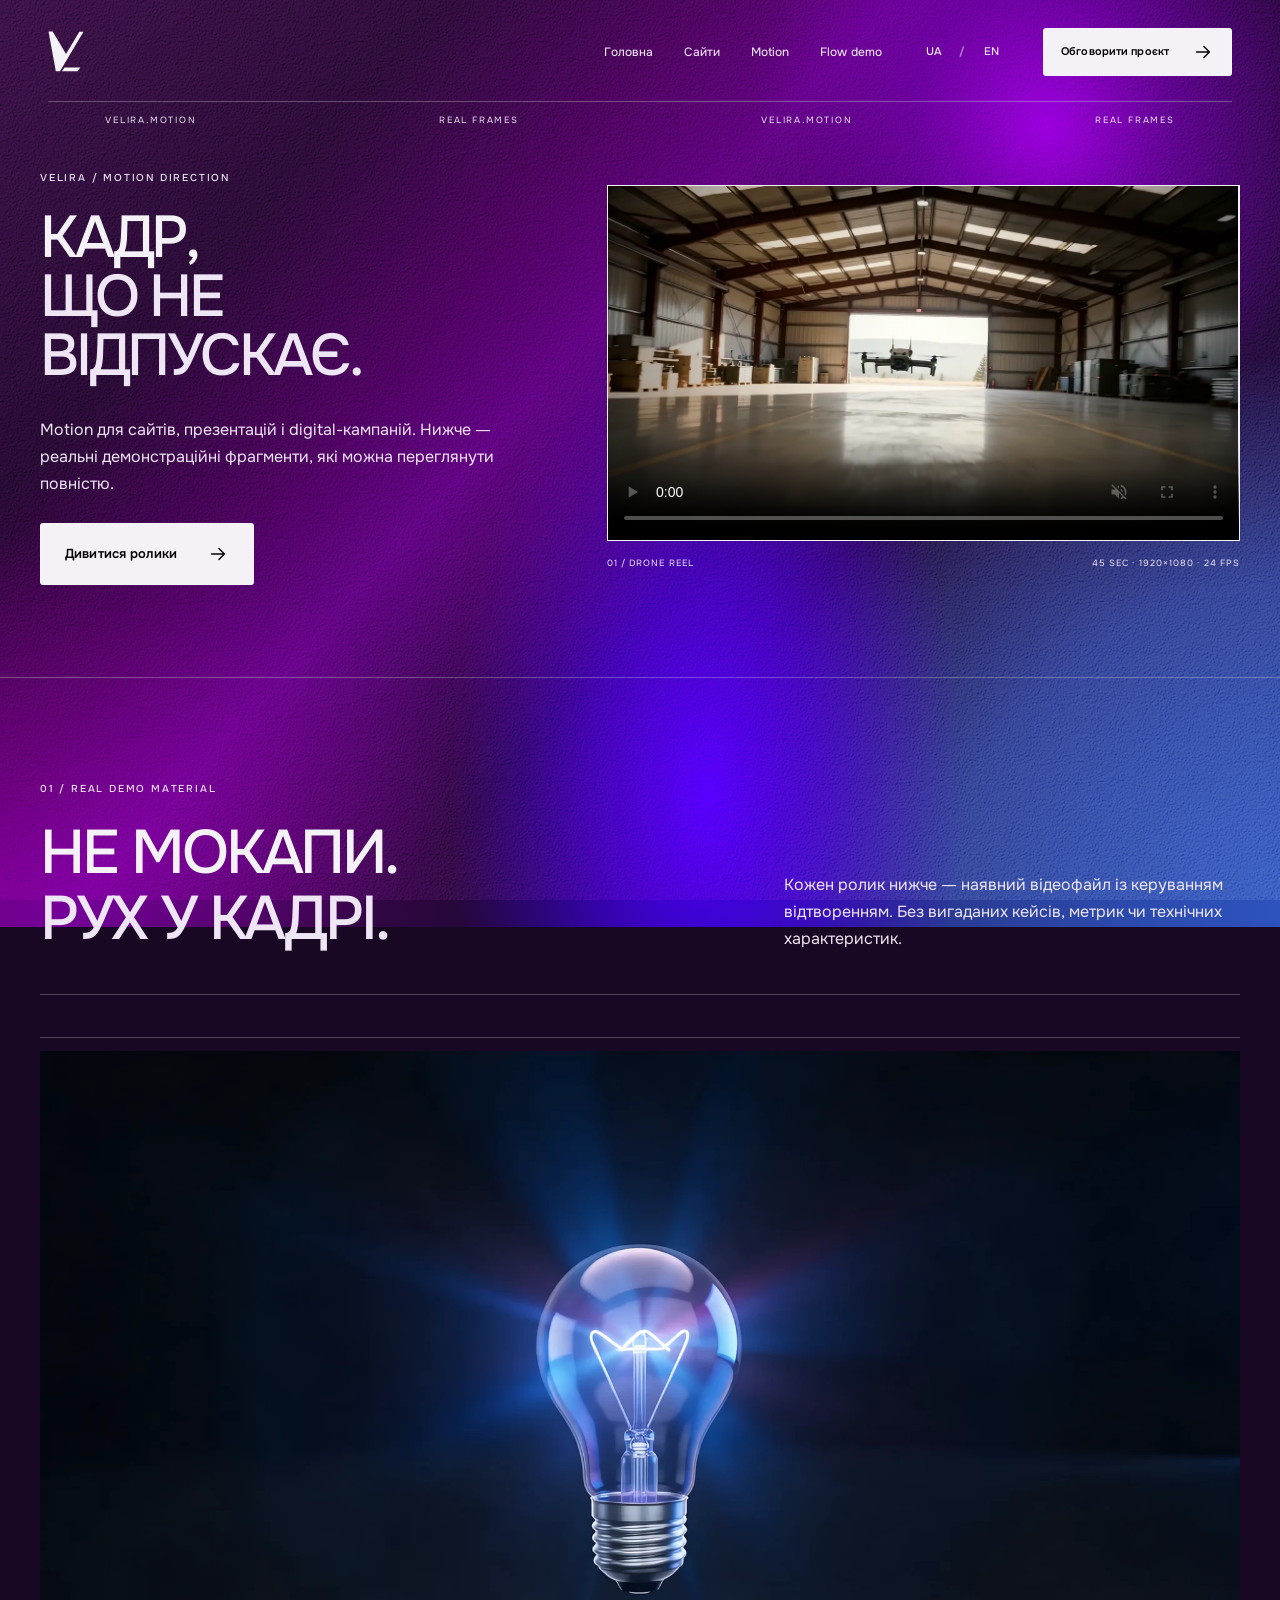
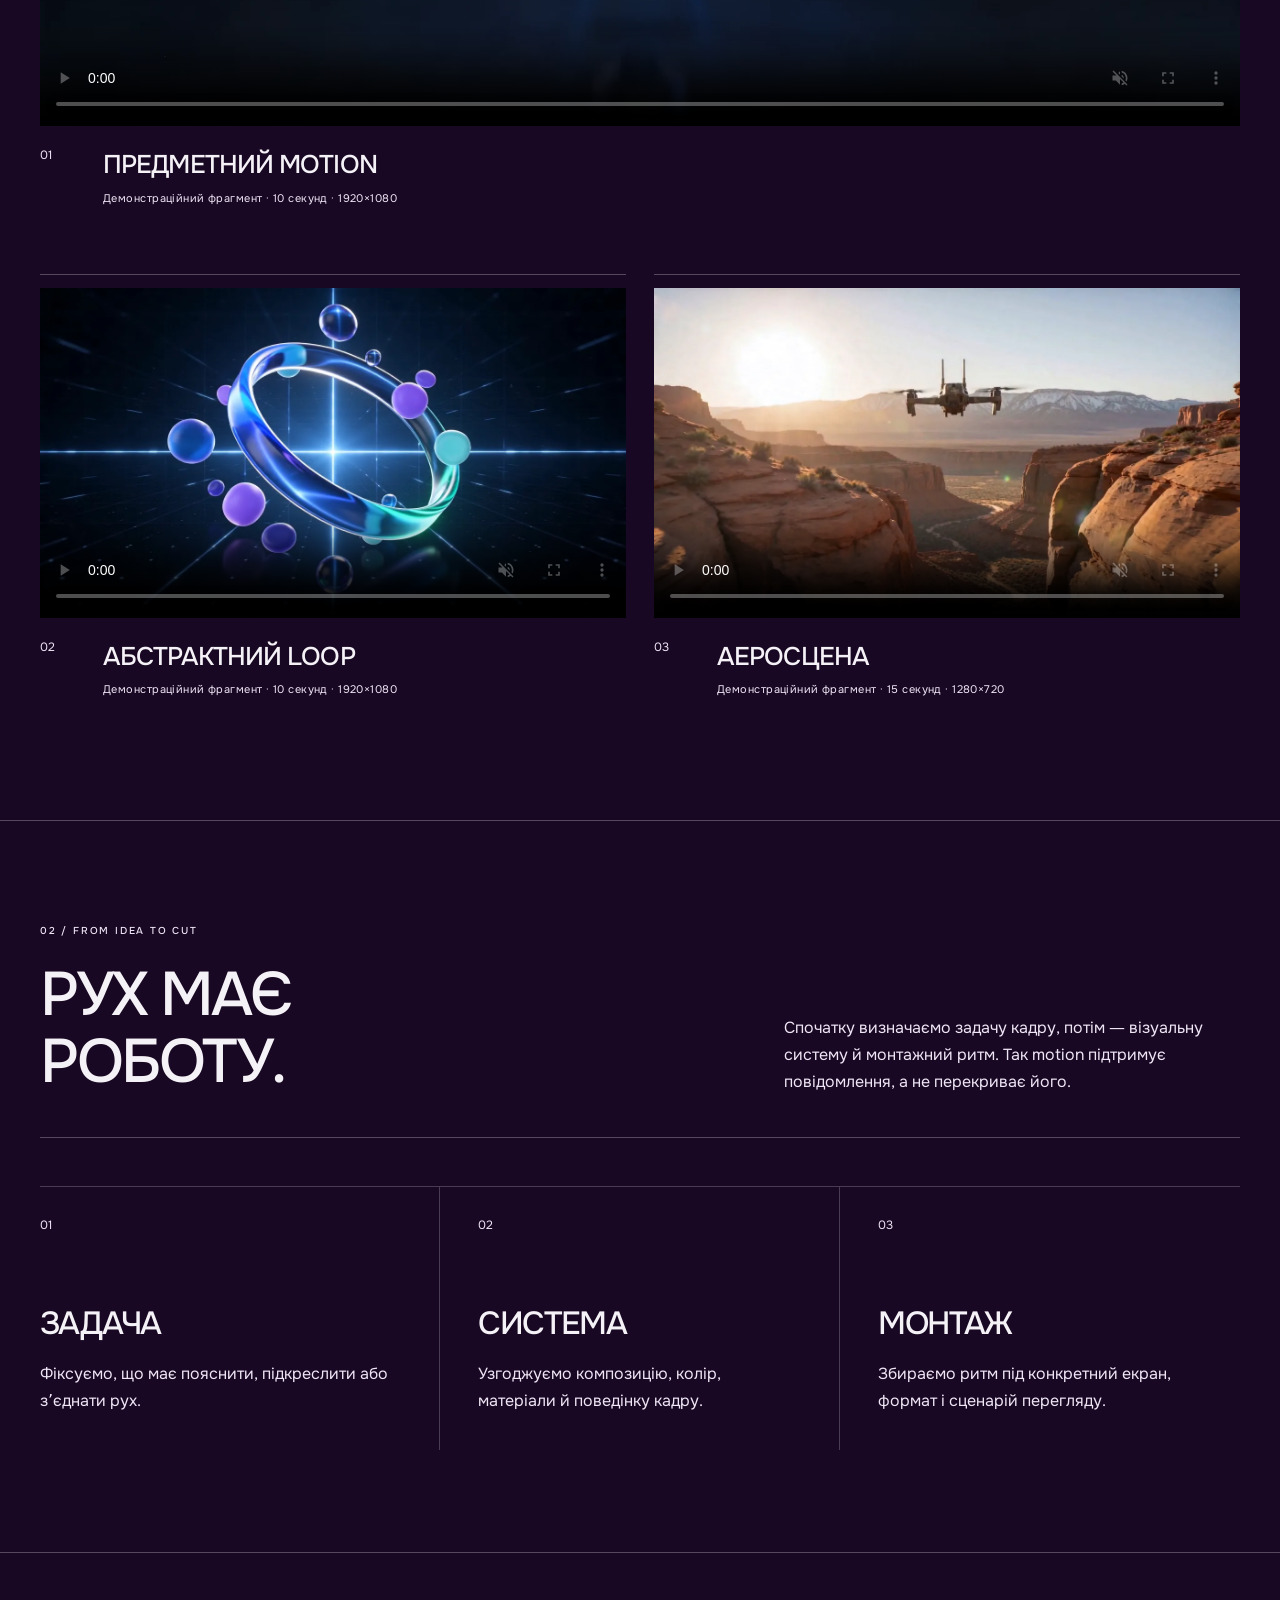
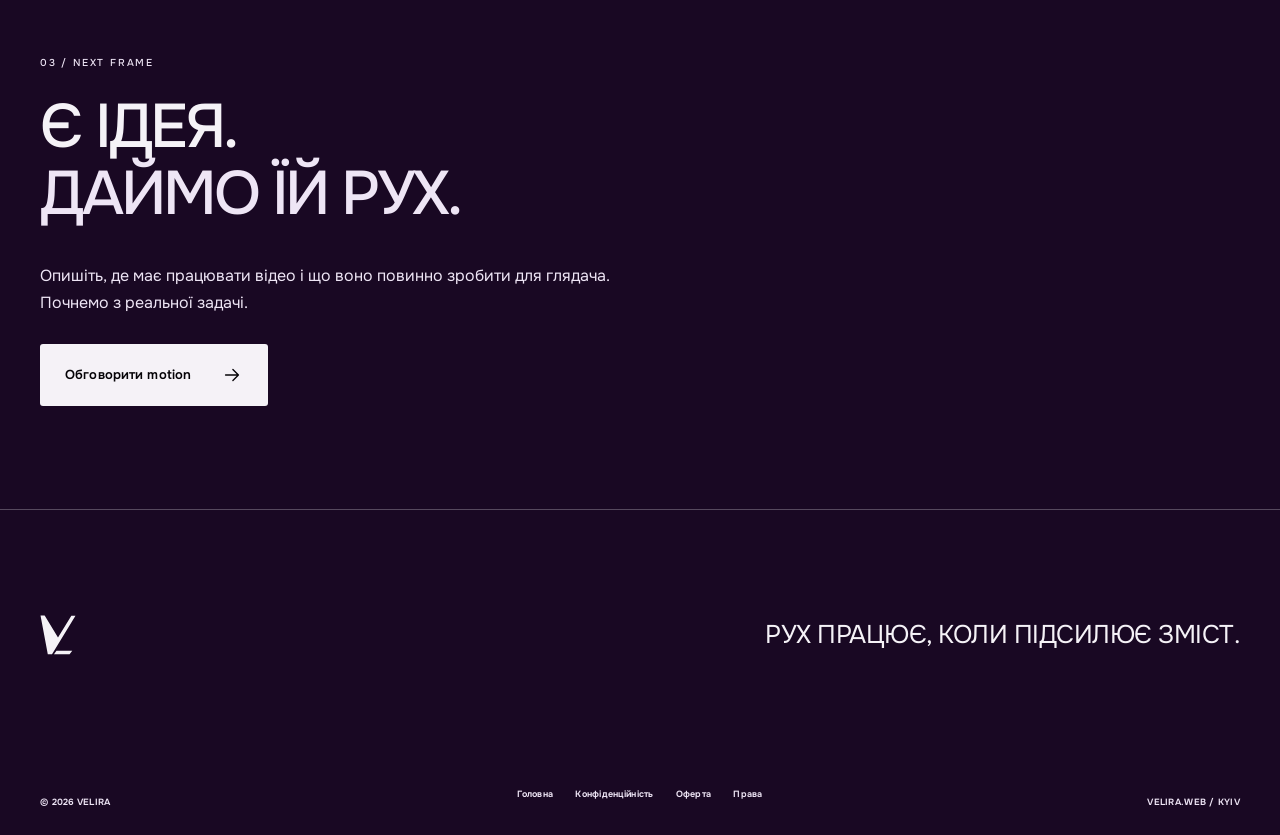
==== commit 25261572: "style: brighten Velira with textured poster lighting across pages" ====
--- a/animations.html
+++ b/animations.html
@@ -21,6 +21,7 @@
 <noscript><style>.vl-nav__links{display:flex!important}[data-reveal]{opacity:1!important;transform:none!important}</style></noscript>
 <link rel="stylesheet" href="assets/css/studio.css?v=9a2bb20dc5" />
 <link rel="stylesheet" href="assets/css/studio-secondary.css?v=adb4310653" />
+<link rel="stylesheet" href="assets/css/studio-atmosphere.css?v=f15136abbe" />
 </head>
 <body id="top" class="vla-page">
 <a class="vl-skip" href="#main-content" data-ua="До головного вмісту" data-en="Skip to main content">До головного вмісту</a>
--- a/assets/css/studio-atmosphere.css
+++ b/assets/css/studio-atmosphere.css
@@ -0,0 +1,104 @@
+/* Poster atmosphere: magenta upper-right, violet diagonal, cobalt lower-right.
+   One shared light surface; stationary SVG grain stays independent of its motion. */
+html { background: #190823; }
+body:is(.studio-home,.studio-websites,.vla-page,.vl-offer-body,.legal-page,.fl) {
+  position: relative;
+  isolation: isolate;
+  background: #190823;
+  --muted: #eee5f5;
+  --line: rgba(245,242,247,.28);
+}
+body:is(.studio-home,.studio-websites,.vla-page,.vl-offer-body,.legal-page,.fl)::before,
+body:is(.studio-home,.studio-websites,.vla-page,.vl-offer-body,.legal-page,.fl)::after {
+  content: "";
+  position: fixed;
+  pointer-events: none;
+  top: 0; left: 0; width: 100%; height: 100vh; height: 100lvh;
+}
+body:is(.studio-home,.studio-websites,.vla-page,.vl-offer-body,.legal-page,.fl)::before {
+  z-index: -2;
+  background:
+    radial-gradient(ellipse 28% 43% at 80% 16%, #9200db 0%, #7200bb99 35%, transparent 78%),
+    linear-gradient(132deg, transparent 23%, #67008380 35%, #9200ce80 43%, transparent 57%),
+    radial-gradient(ellipse 25% 70% at 55% 86%, #4900ff 0%, #4400eea6 35%, transparent 76%),
+    radial-gradient(ellipse 52% 70% at 98% 98%, #2e54bf 0%, #304fbca6 48%, transparent 83%),
+    radial-gradient(ellipse 52% 44% at 0% 95%, #690073 0%, transparent 83%),
+    linear-gradient(145deg, #300d3d 0%, #16051f 38%, #1d0a36 75%, #202c66 100%);
+  transform: scale(1.06);
+  animation: poster-light-drift 26s ease-in-out infinite;
+}
+body:is(.studio-home,.studio-websites,.vla-page,.vl-offer-body,.legal-page,.fl)::after {
+  z-index: -1;
+  background: url('../img/studio-grain.svg') repeat;
+  background-size: 180px 180px;
+  mix-blend-mode: soft-light;
+  opacity: .62;
+}
+@keyframes poster-light-drift {
+  0%,100% { transform: scale(1.06) translate3d(-.7%,.6%,0); }
+  50% { transform: scale(1.09) translate3d(.7%,-.6%,0); }
+}
+/* Open the section surfaces to the continuous poster lighting. */
+.light-field { display: none; }
+.studio-home :is(.studio-hero,.studio-value,.vl-works,.studio-solutions,.studio-price,.vl-process,.vl-contact,.vl-footer),
+.studio-websites :is(.vw-hero,.vw-clarity,.vw-process,.vw-work,.vw-pricing,.vw-faq,.vw-order,.vl-footer),
+.vla-page :is(.vla-hero,.vla-showcase,.vla-method,.vla-cta,.vl-footer),
+.legal-page .legal-footer { background: transparent; }
+.vl-contact::before,.vw-order::before { display: none; }
+.vw-marquee,.vw-payment { background: rgba(31,10,54,.42); }
+/* Keep interactive demos and documents grounded in the same hue. */
+.sx-stage {
+  background: radial-gradient(ellipse at 95% 15%,#8a00ce80,transparent 72%),
+    radial-gradient(ellipse at 10% 100%,#345ed080,transparent 76%),rgba(28,8,49,.87);
+}
+.sx-tab[aria-selected=true] { background: linear-gradient(110deg,#572280cc,#281445df); }
+.sx-tab:hover { background-color: #502074; }
+.vw-plans article { background: rgba(29,10,49,.62); }
+.vw-plans article.is-featured { background: rgba(66,18,99,.9); }
+.vw-plans article:not(.is-featured):hover { background: #32164f; }
+.vw-plans article.is-featured:hover { background: #4e1c73; }
+.vla-page .vl-nav,.vla-page .vl-nav.is-scrolled { background: transparent; }
+.legal-header,.fl-top { background: rgba(31,10,47,.95); }
+.fl-side { background: rgba(30,11,48,.64); }
+.fl-card,.fl-kpi { background: rgba(29,12,48,.91); }
+.fl-canvas { background-color: rgba(29,12,48,.62); }
+.legal-page .legal { background: rgba(26,9,42,.70); box-shadow: 0 0 90px 40px rgba(26,9,42,.70); }
+/* Fine labels retain contrast over the stronger light. */
+.vl-nav__links a,.vl-lang button,.studio-locale button { color: #e4daee; }
+.studio-title .line-mask:last-child,.light-word { color: #eedfff; }
+.hero-description { color: #eee5f5; }
+.hero-caption { color: #e5dced; }
+.sx-system { --sx-muted: #eee5f5; --sx-line: rgba(245,242,247,.28); }
+.sx-rail-caption,.sx-panel-kicker,.sx-outcome-label,.sx-tab-num { color: #e9d9f7; }
+.sx-heading-accent { color: #e4cafa; }
+.absence-list li>span:last-child,.sx-outcome>span:last-child,
+.hero-caption a,.sx-footer .sx-detail-link,.vl-footer__bottom { color: #f5f2f7; }
+.vl-form label,.vl-form label>span,.vl-form__privacy-note,.vl-form__consent b { color: #f0e8f8; }
+.vl-form input::placeholder,.vl-form textarea::placeholder { color: #f0e8f8; }
+.vl-form input:not([type=checkbox]),.vl-form textarea,.vl-form select { border-bottom-color: #d3bfdf; }
+.vl-text-link:hover,.sx-detail-link:hover { color: #fff; border-color: #fff; }
+.vl-lang>span { color: #f5f2f7; }
+@media (max-width:932px) {
+  .vl-nav.is-open .vl-nav__panel,.vla-page .vl-nav__panel { background: #2c1045; }
+}
+@media (max-width:767px) {
+  body:is(.studio-home,.studio-websites,.vla-page,.vl-offer-body,.legal-page,.fl)::before {
+    animation: none;
+    transform: none;
+  }
+  body:is(.studio-home,.studio-websites,.vla-page,.vl-offer-body,.legal-page,.fl)::after {
+    background-size: 160px 160px;
+    opacity: .52;
+  }
+}
+@media (prefers-reduced-motion:reduce) {
+  body:is(.studio-home,.studio-websites,.vla-page,.vl-offer-body,.legal-page,.fl)::before {
+    animation: none;
+    transform: none;
+  }
+}
+@media print {
+  body:is(.studio-home,.studio-websites,.vla-page,.vl-offer-body,.legal-page,.fl)::before,
+  body:is(.studio-home,.studio-websites,.vla-page,.vl-offer-body,.legal-page,.fl)::after { display: none; }
+  .legal-page,.legal-page .legal { background: white; box-shadow: none; }
+}
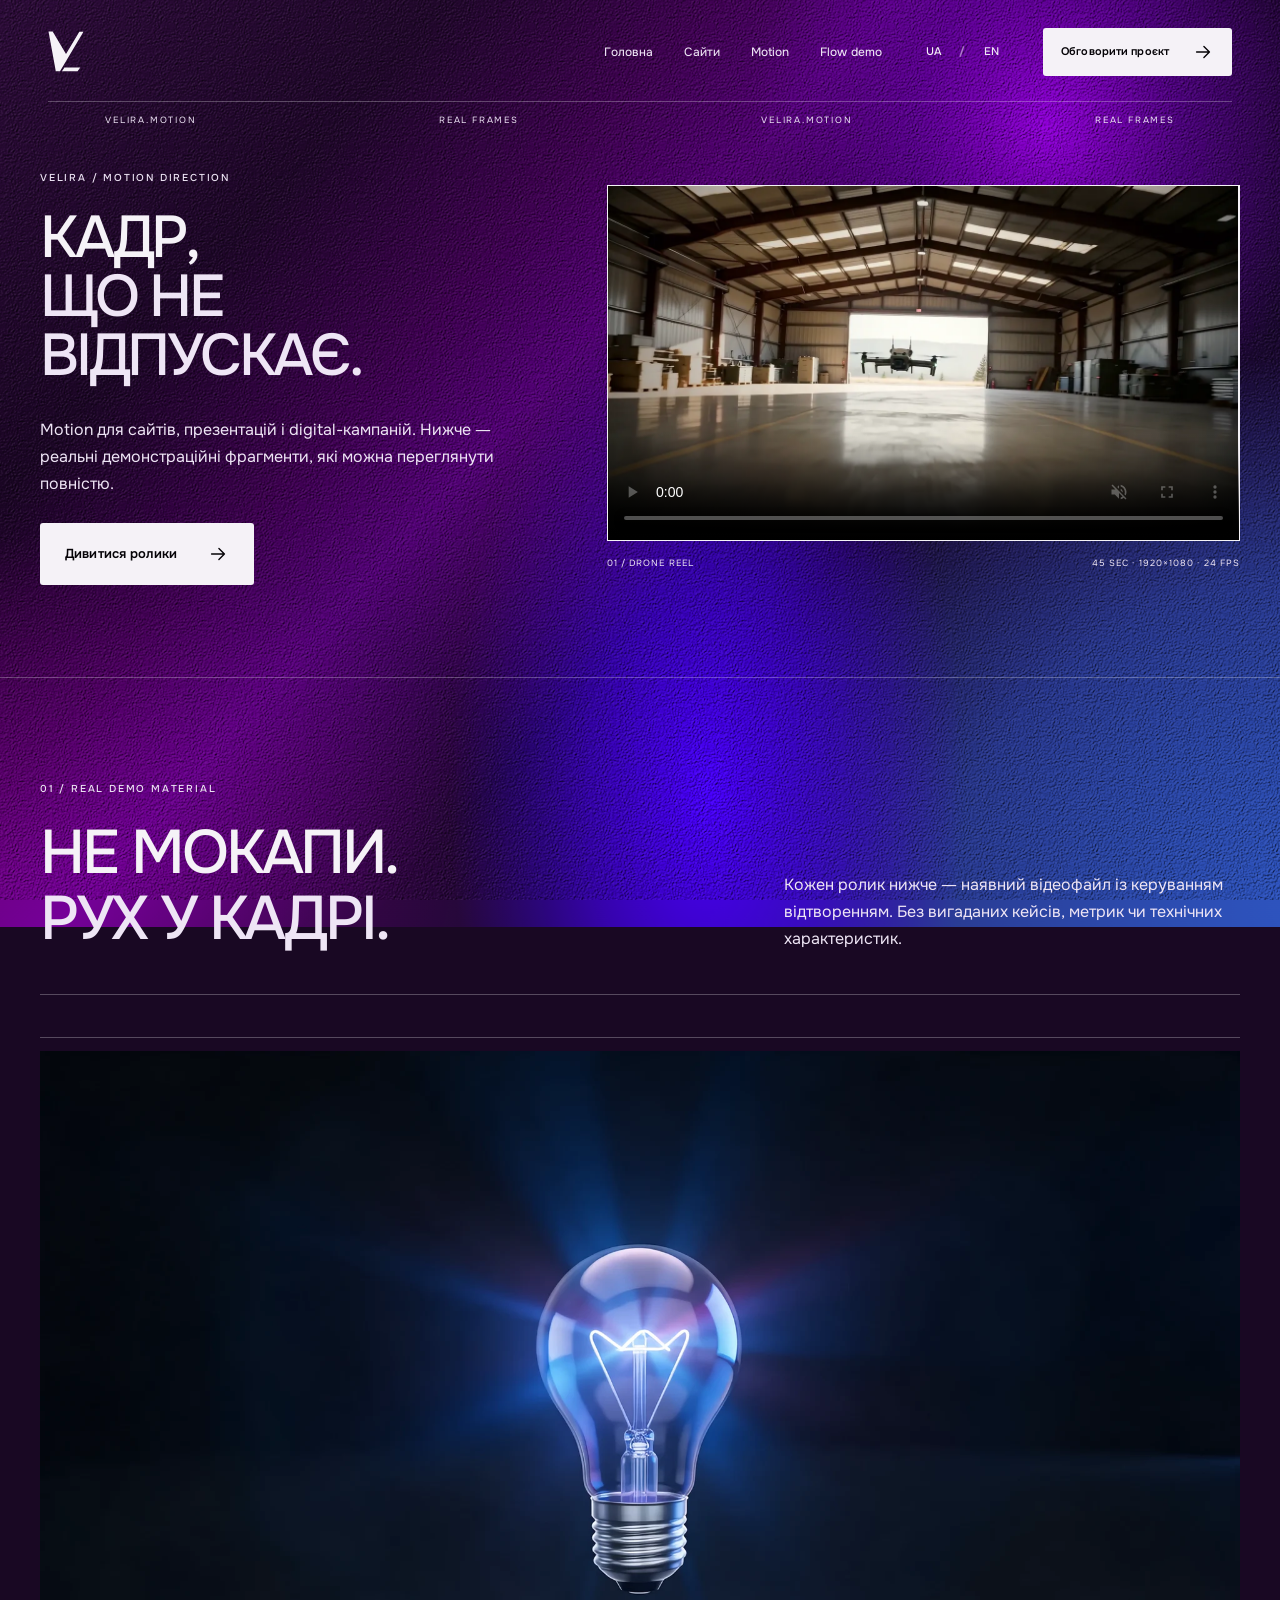
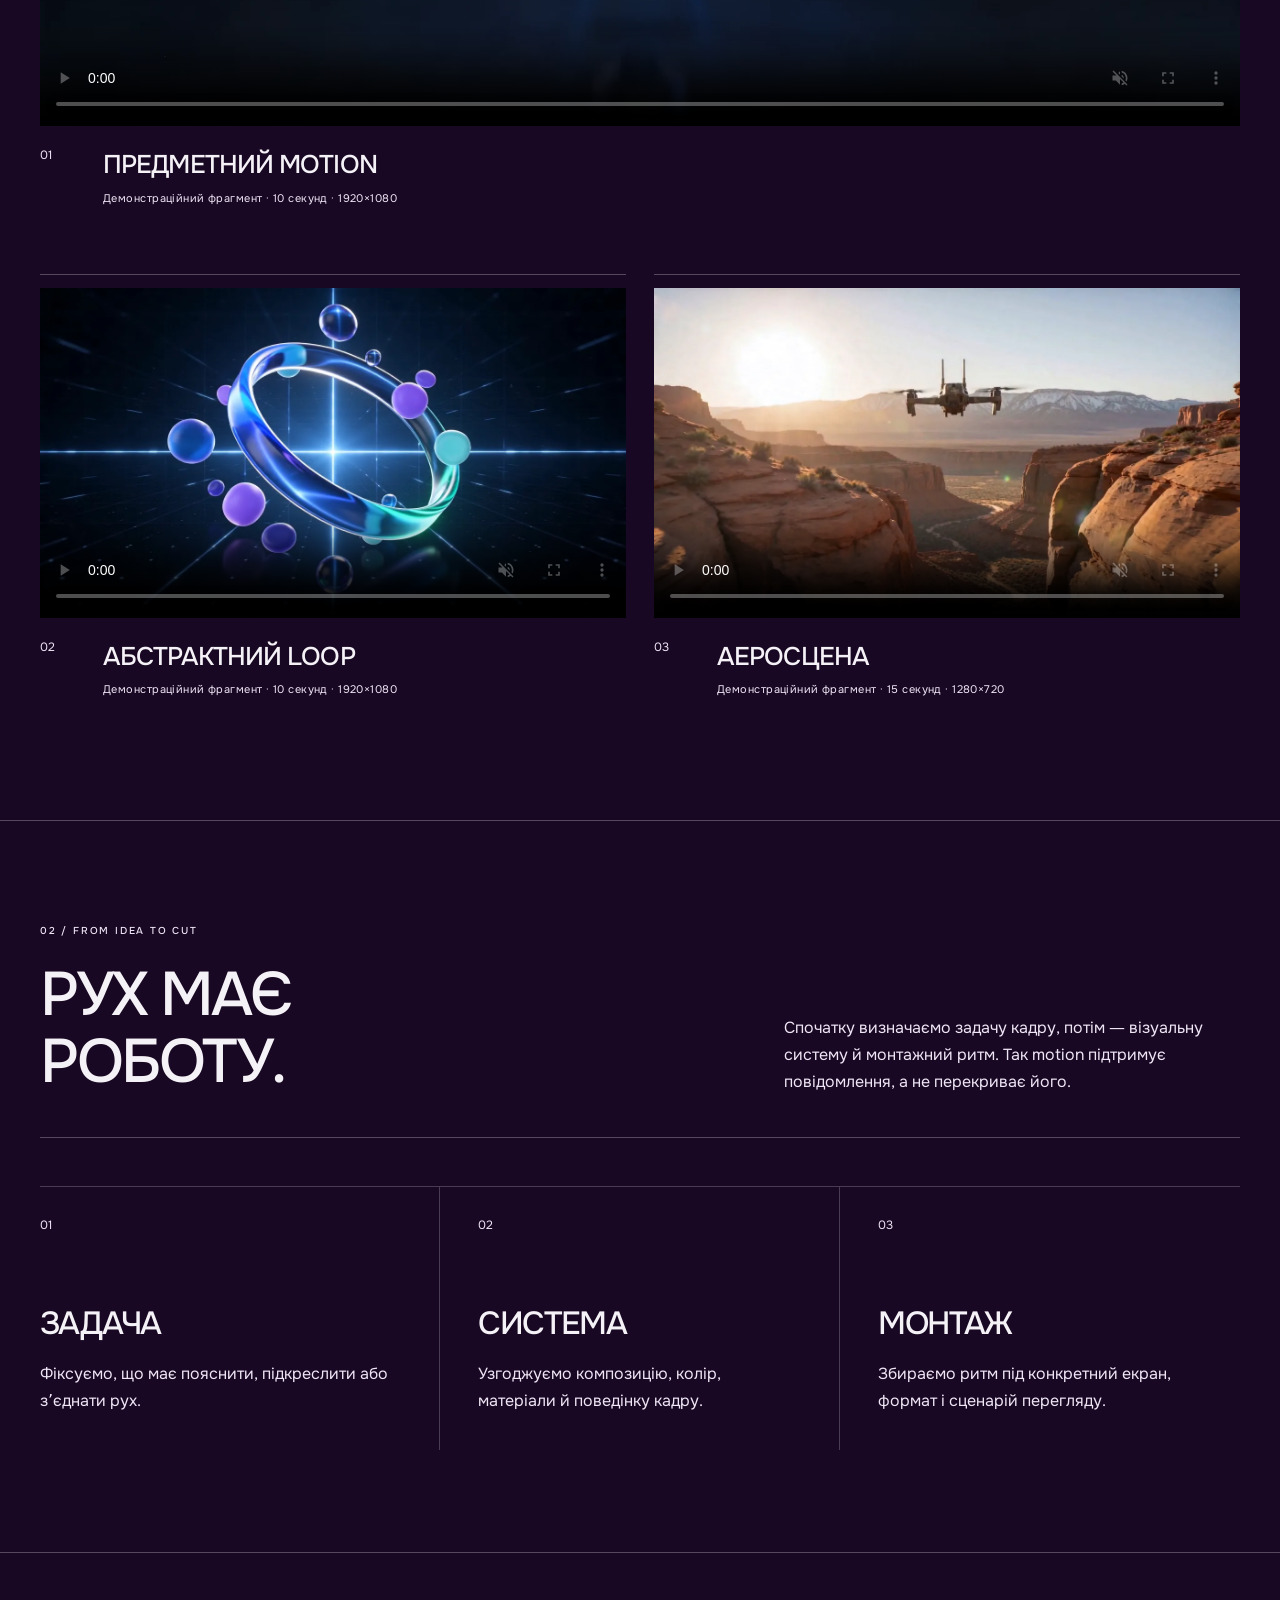
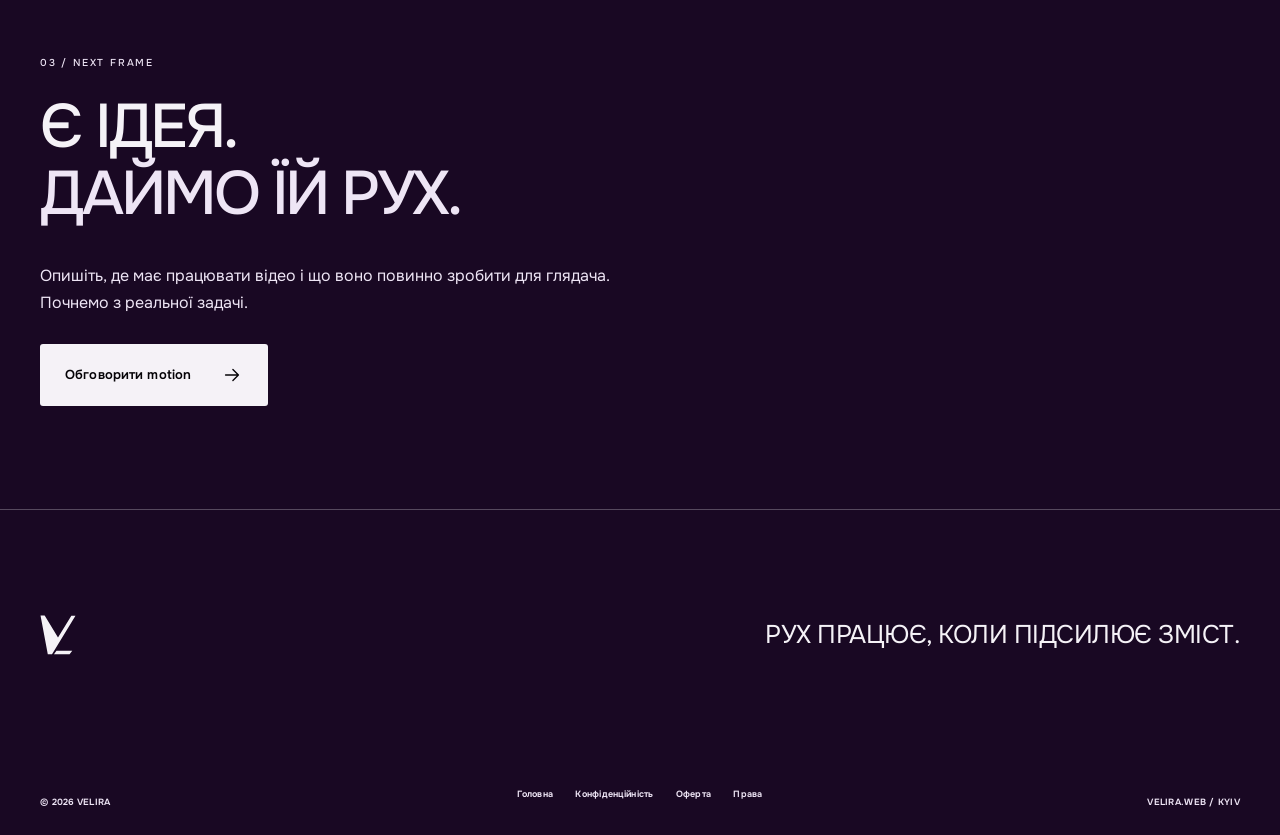
==== commit b00288c3: "fix: render stationary relief without fixed blend compositing" ====
--- a/animations.html
+++ b/animations.html
@@ -21,7 +21,7 @@
 <noscript><style>.vl-nav__links{display:flex!important}[data-reveal]{opacity:1!important;transform:none!important}</style></noscript>
 <link rel="stylesheet" href="assets/css/studio.css?v=9a2bb20dc5" />
 <link rel="stylesheet" href="assets/css/studio-secondary.css?v=adb4310653" />
-<link rel="stylesheet" href="assets/css/studio-atmosphere.css?v=f15136abbe" />
+<link rel="stylesheet" href="assets/css/studio-atmosphere.css?v=0bdb17833e" />
 </head>
 <body id="top" class="vla-page">
 <a class="vl-skip" href="#main-content" data-ua="До головного вмісту" data-en="Skip to main content">До головного вмісту</a>
--- a/assets/css/studio-atmosphere.css
+++ b/assets/css/studio-atmosphere.css
@@ -7,6 +7,12 @@
   background: #190823;
   --muted: #eee5f5;
   --line: rgba(245,242,247,.28);
+}
+/* A content stacking context keeps composited reveal elements above the fixed
+   light/grain layers, including after their entrance transforms finish. */
+body:is(.studio-home,.studio-websites,.vla-page,.vl-offer-body,.legal-page,.fl) > :is(main,footer) {
+  position: relative;
+  z-index: 0;
 }
 body:is(.studio-home,.studio-websites,.vla-page,.vl-offer-body,.legal-page,.fl)::before,
 body:is(.studio-home,.studio-websites,.vla-page,.vl-offer-body,.legal-page,.fl)::after {
@@ -29,10 +35,12 @@
 }
 body:is(.studio-home,.studio-websites,.vla-page,.vl-offer-body,.legal-page,.fl)::after {
   z-index: -1;
-  background: url('../img/studio-grain.svg') repeat;
+  /* Transparent relief contains its own highlights/shadows. Avoid a fixed
+     mix-blend-mode layer: Chromium may drop content tiles after back-scrolling. */
+  background: url('../img/studio-relief.svg') repeat;
   background-size: 180px 180px;
-  mix-blend-mode: soft-light;
-  opacity: .62;
+  mix-blend-mode: normal;
+  opacity: .72;
 }
 @keyframes poster-light-drift {
   0%,100% { transform: scale(1.06) translate3d(-.7%,.6%,0); }
@@ -78,6 +86,7 @@
 .vl-form input:not([type=checkbox]),.vl-form textarea,.vl-form select { border-bottom-color: #d3bfdf; }
 .vl-text-link:hover,.sx-detail-link:hover { color: #fff; border-color: #fff; }
 .vl-lang>span { color: #f5f2f7; }
+.studio-websites .vw-process .vw-kicker { color: #eee5f5; }
 @media (max-width:932px) {
   .vl-nav.is-open .vl-nav__panel,.vla-page .vl-nav__panel { background: #2c1045; }
 }
@@ -88,7 +97,7 @@
   }
   body:is(.studio-home,.studio-websites,.vla-page,.vl-offer-body,.legal-page,.fl)::after {
     background-size: 160px 160px;
-    opacity: .52;
+    opacity: .62;
   }
 }
 @media (prefers-reduced-motion:reduce) {
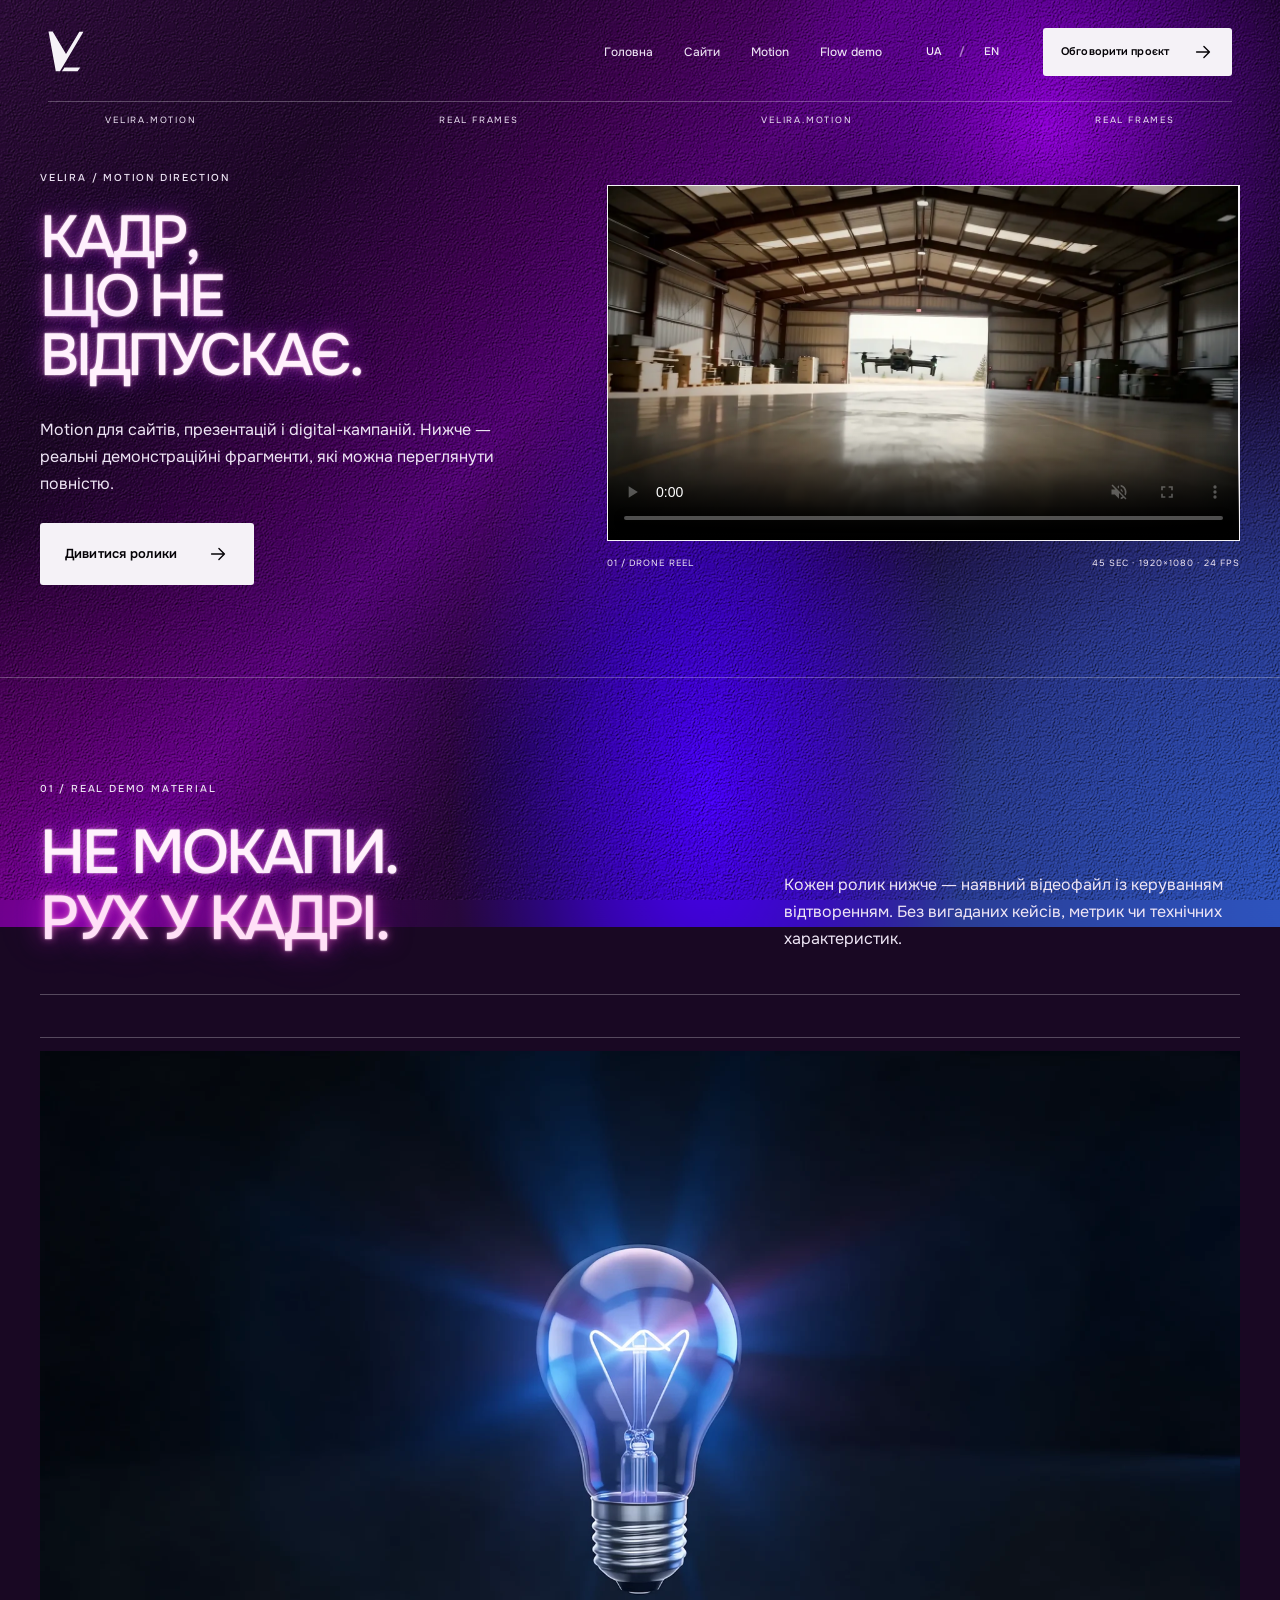
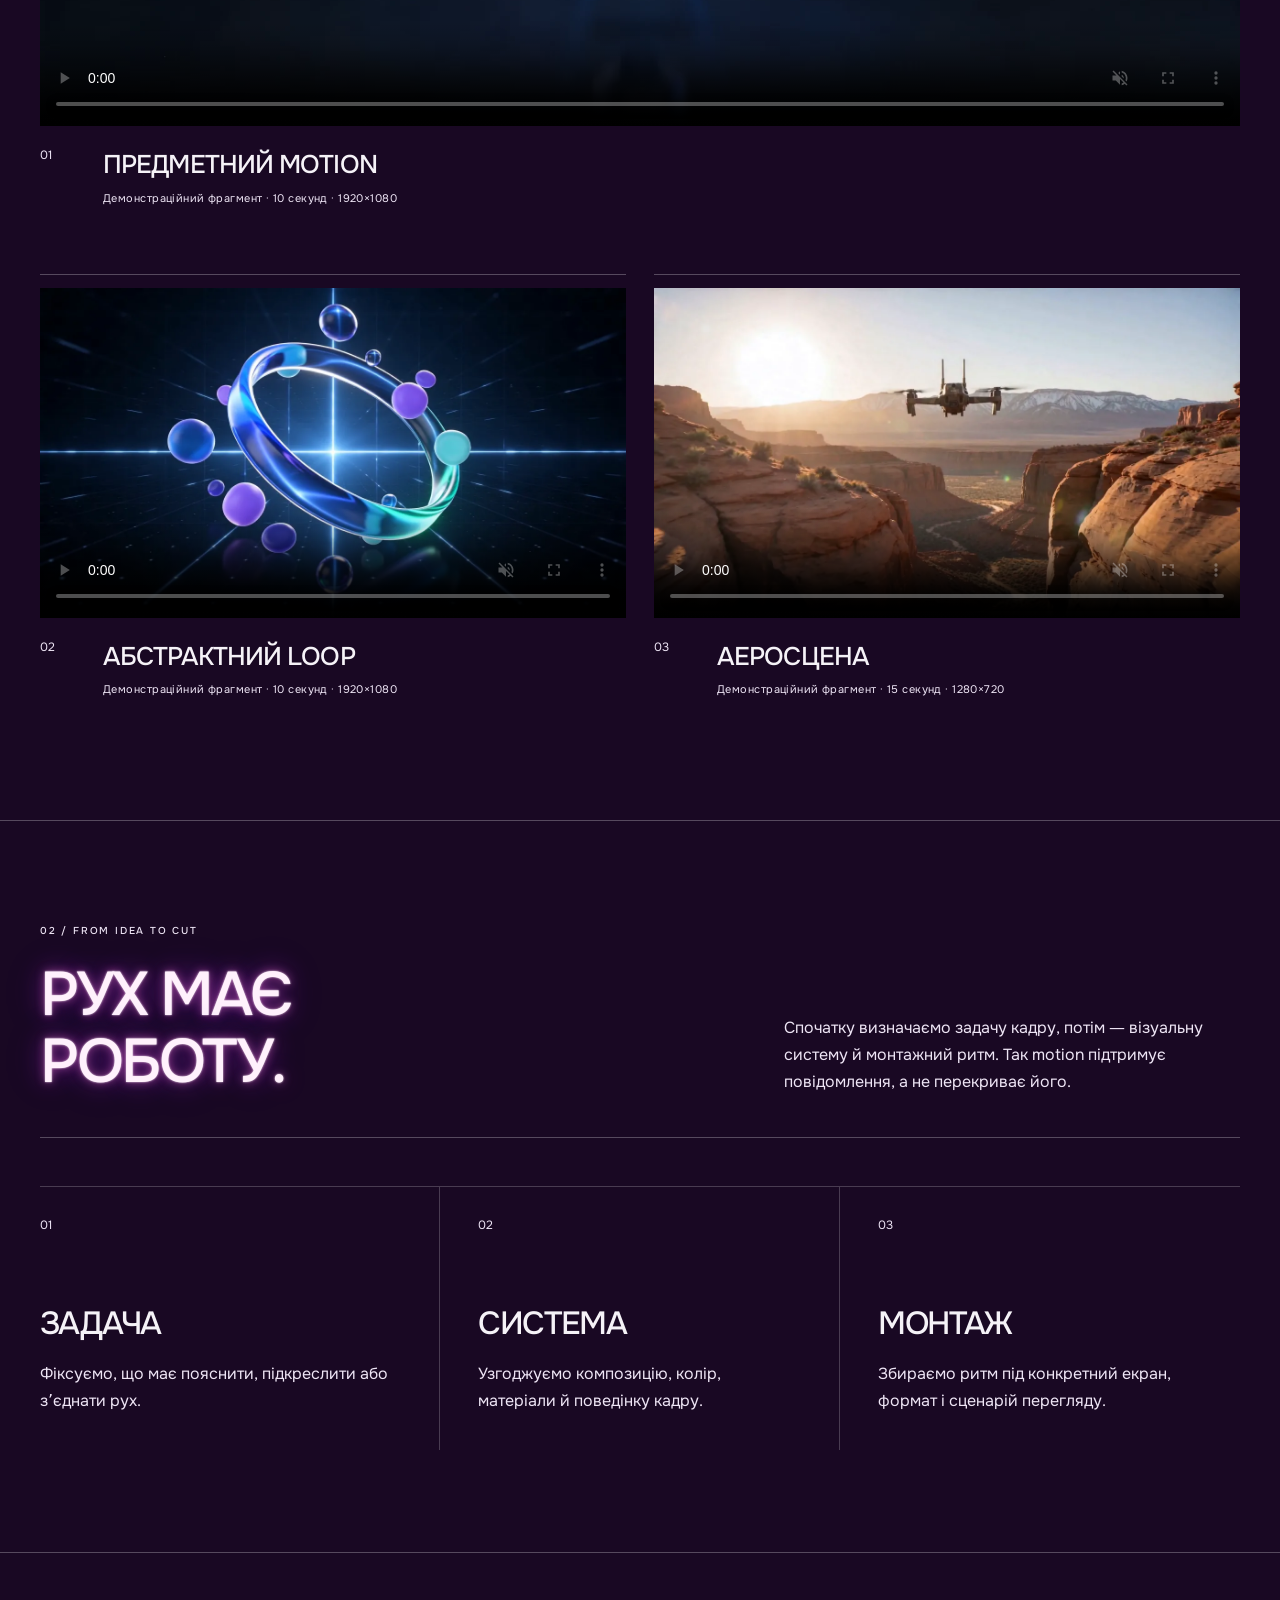
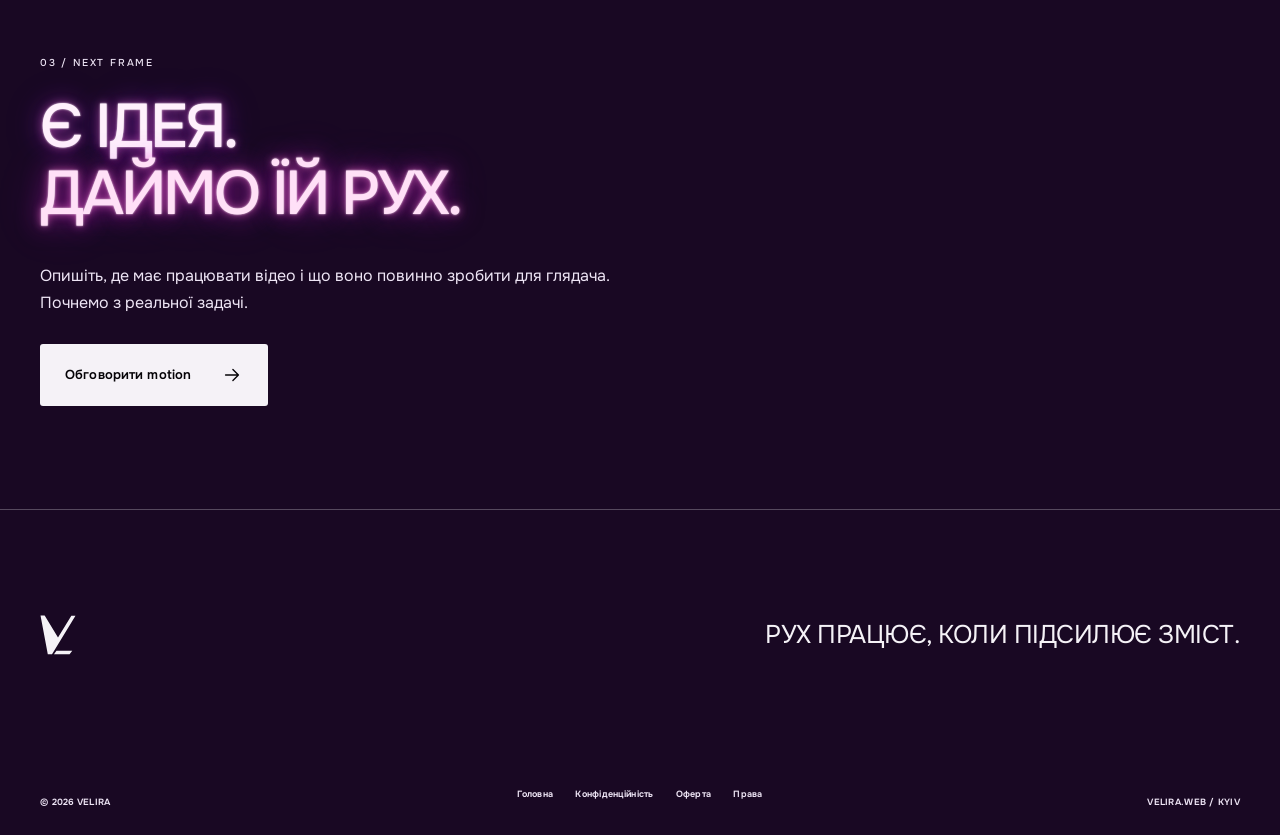
==== commit 7b741a15: "Add static neon treatment to Velira editorial headings" ====
--- a/animations.html
+++ b/animations.html
@@ -22,6 +22,7 @@
 <link rel="stylesheet" href="assets/css/studio.css?v=9a2bb20dc5" />
 <link rel="stylesheet" href="assets/css/studio-secondary.css?v=adb4310653" />
 <link rel="stylesheet" href="assets/css/studio-atmosphere.css?v=0bdb17833e" />
+<link rel="stylesheet" href="assets/css/studio-neon.css?v=134" />
 </head>
 <body id="top" class="vla-page">
 <a class="vl-skip" href="#main-content" data-ua="До головного вмісту" data-en="Skip to main content">До головного вмісту</a>
--- a/assets/css/studio-neon.css
+++ b/assets/css/studio-neon.css
@@ -0,0 +1,66 @@
+/* Neon typography: a crisp light core with a restrained, static colour halo.
+   Scoped to editorial headings so UI labels and long copy stay easy to read. */
+body:is(.studio-home, .studio-websites, .vla-page, .vl-offer-body) {
+  --neon-core: #fff1fc;
+  --neon-glow: 0 0 2px #fff4fc, 0 0 10px #ff79df80,
+    0 0 24px #cc35ff66, 0 0 44px #782bff38;
+  --neon-pink: 0 0 2px #fff0fa, 0 0 9px #ff70daaa,
+    0 0 24px #f12be480, 0 0 48px #bd1bff52;
+  --neon-blue: 0 0 2px #f1f3ff, 0 0 10px #94b1ffaa,
+    0 0 25px #637dff80, 0 0 48px #553bff52;
+}
+
+body:is(.studio-home, .studio-websites, .vla-page, .vl-offer-body) :is(h1, h2, .vc-word) {
+  color: var(--neon-core);
+  text-shadow: var(--neon-glow);
+}
+
+/* Existing coloured spans and reveal masks inherit the same light treatment. */
+body:is(.studio-home, .studio-websites, .vla-page, .vl-offer-body) :is(h1, h2) :is(span, b, em) {
+  color: inherit;
+  text-shadow: inherit;
+}
+
+body:is(.studio-home, .studio-websites, .vla-page, .vl-offer-body) :is(h1, h2) :is(.light-word, .sx-heading-accent, .vc-accent, .is-red),
+.studio-home .studio-title > .line-mask:last-child,
+.studio-websites .vw-hero h1 > .line-mask:nth-child(2),
+.studio-websites .vc-chapter--2 .vc-word {
+  color: #ffe0f7;
+  text-shadow: var(--neon-pink);
+}
+
+.studio-websites h2 :is(.vw-outline, .vw-shadow),
+.studio-websites .vw-hero h1 > .line-mask:last-child,
+.studio-websites .vc-chapter--3 .vc-word,
+.studio-home .vl-contact__copy h2 > span:last-child {
+  color: #e6edff;
+  text-shadow: var(--neon-blue);
+}
+
+/* Cast a little light beyond the reveal mask without changing its overflow:
+   inline-block hero masks depend on overflow:hidden for their baseline. */
+:is(.studio-home, .studio-websites) .line-mask,
+.studio-websites .vc-title-mask {
+  filter: drop-shadow(0 0 8px #b33aff33);
+}
+
+@media (max-width: 767px) {
+  body:is(.studio-home, .studio-websites, .vla-page, .vl-offer-body) {
+    --neon-glow: 0 0 1px #fff4fc, 0 0 7px #ff79df70, 0 0 18px #a02fff52;
+    --neon-pink: 0 0 1px #fff0fa, 0 0 7px #ff70da99, 0 0 20px #ed32e766;
+    --neon-blue: 0 0 1px #f1f3ff, 0 0 7px #94b1ff99, 0 0 20px #637dff66;
+  }
+}
+
+/* Glow is static, including reduced motion; print and forced colours stay plain. */
+@media print, (forced-colors: active) {
+  :is(.studio-home, .studio-websites) .line-mask,
+  .studio-websites .vc-title-mask {
+    filter: none;
+  }
+  body:is(.studio-home, .studio-websites, .vla-page, .vl-offer-body) :is(h1, h2, .vc-word),
+  body:is(.studio-home, .studio-websites, .vla-page, .vl-offer-body) :is(h1, h2) :is(span, b, em) {
+    color: CanvasText;
+    text-shadow: none;
+  }
+}
